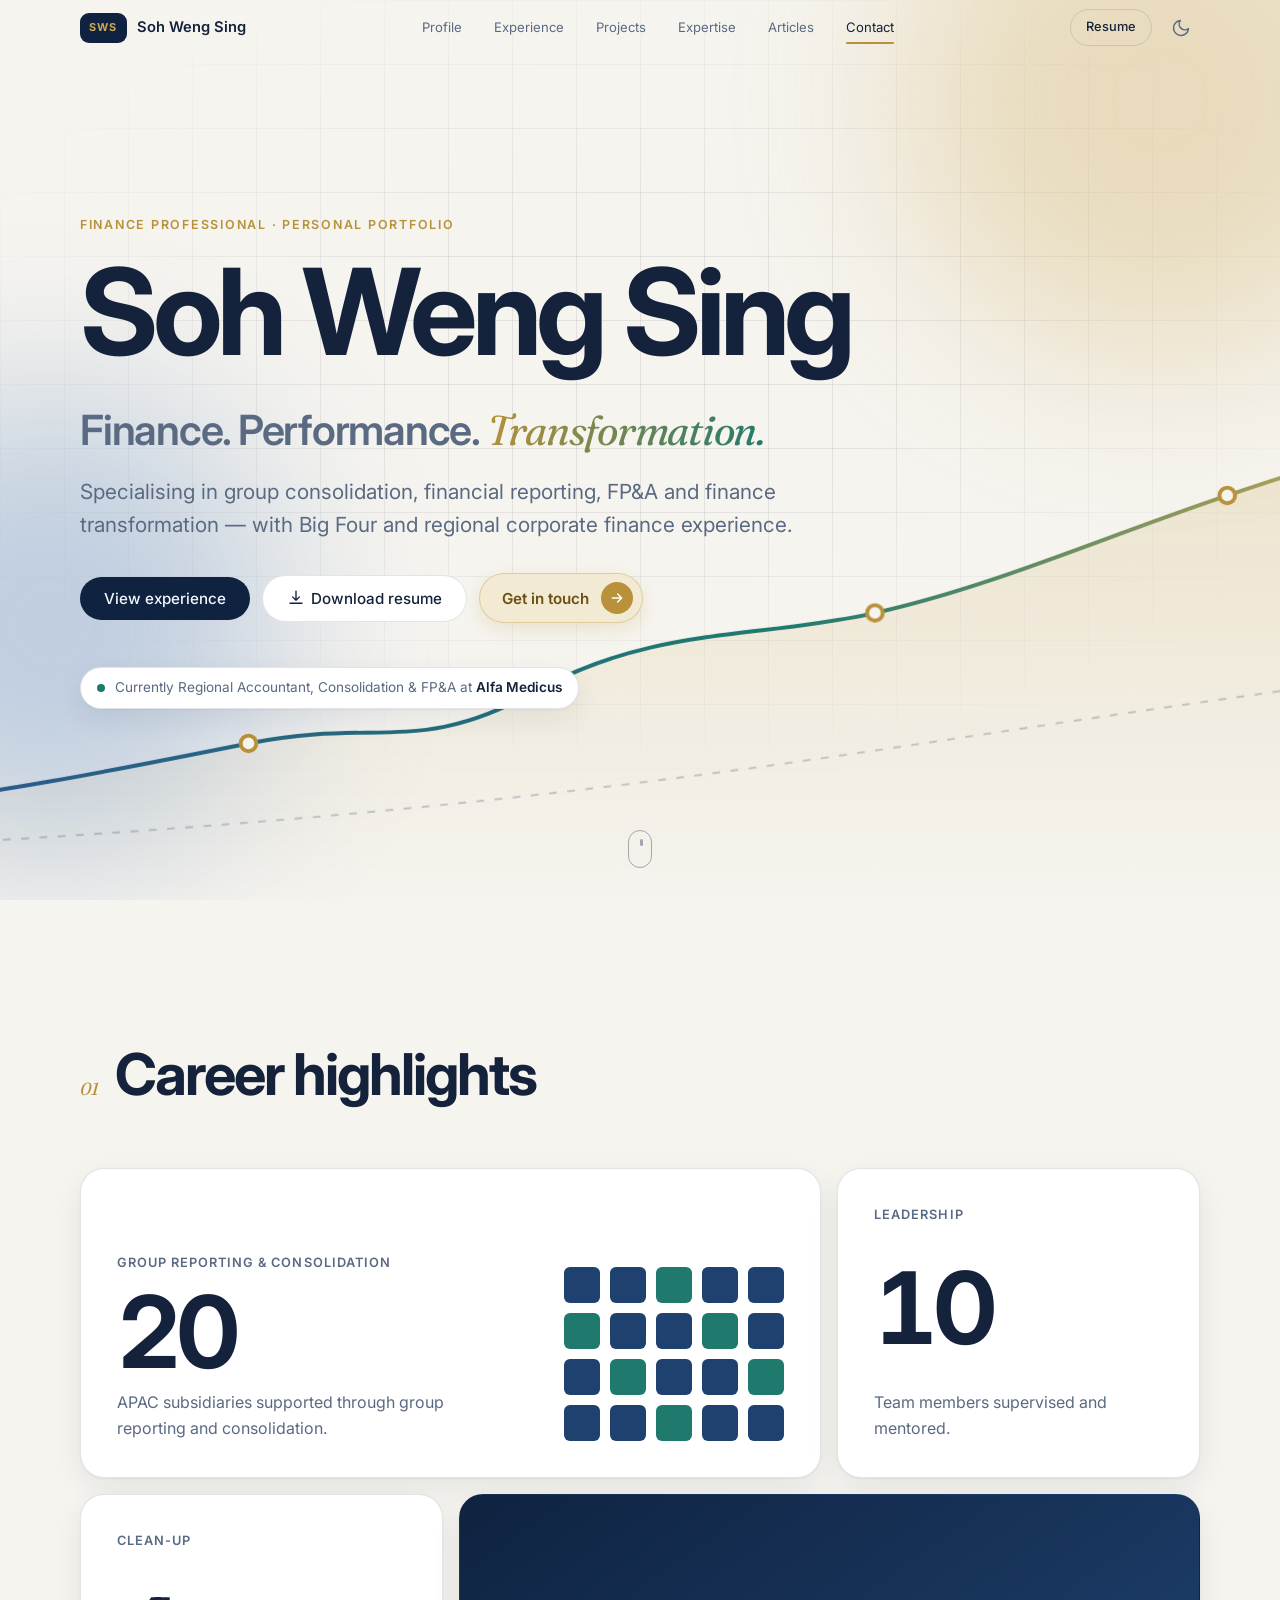
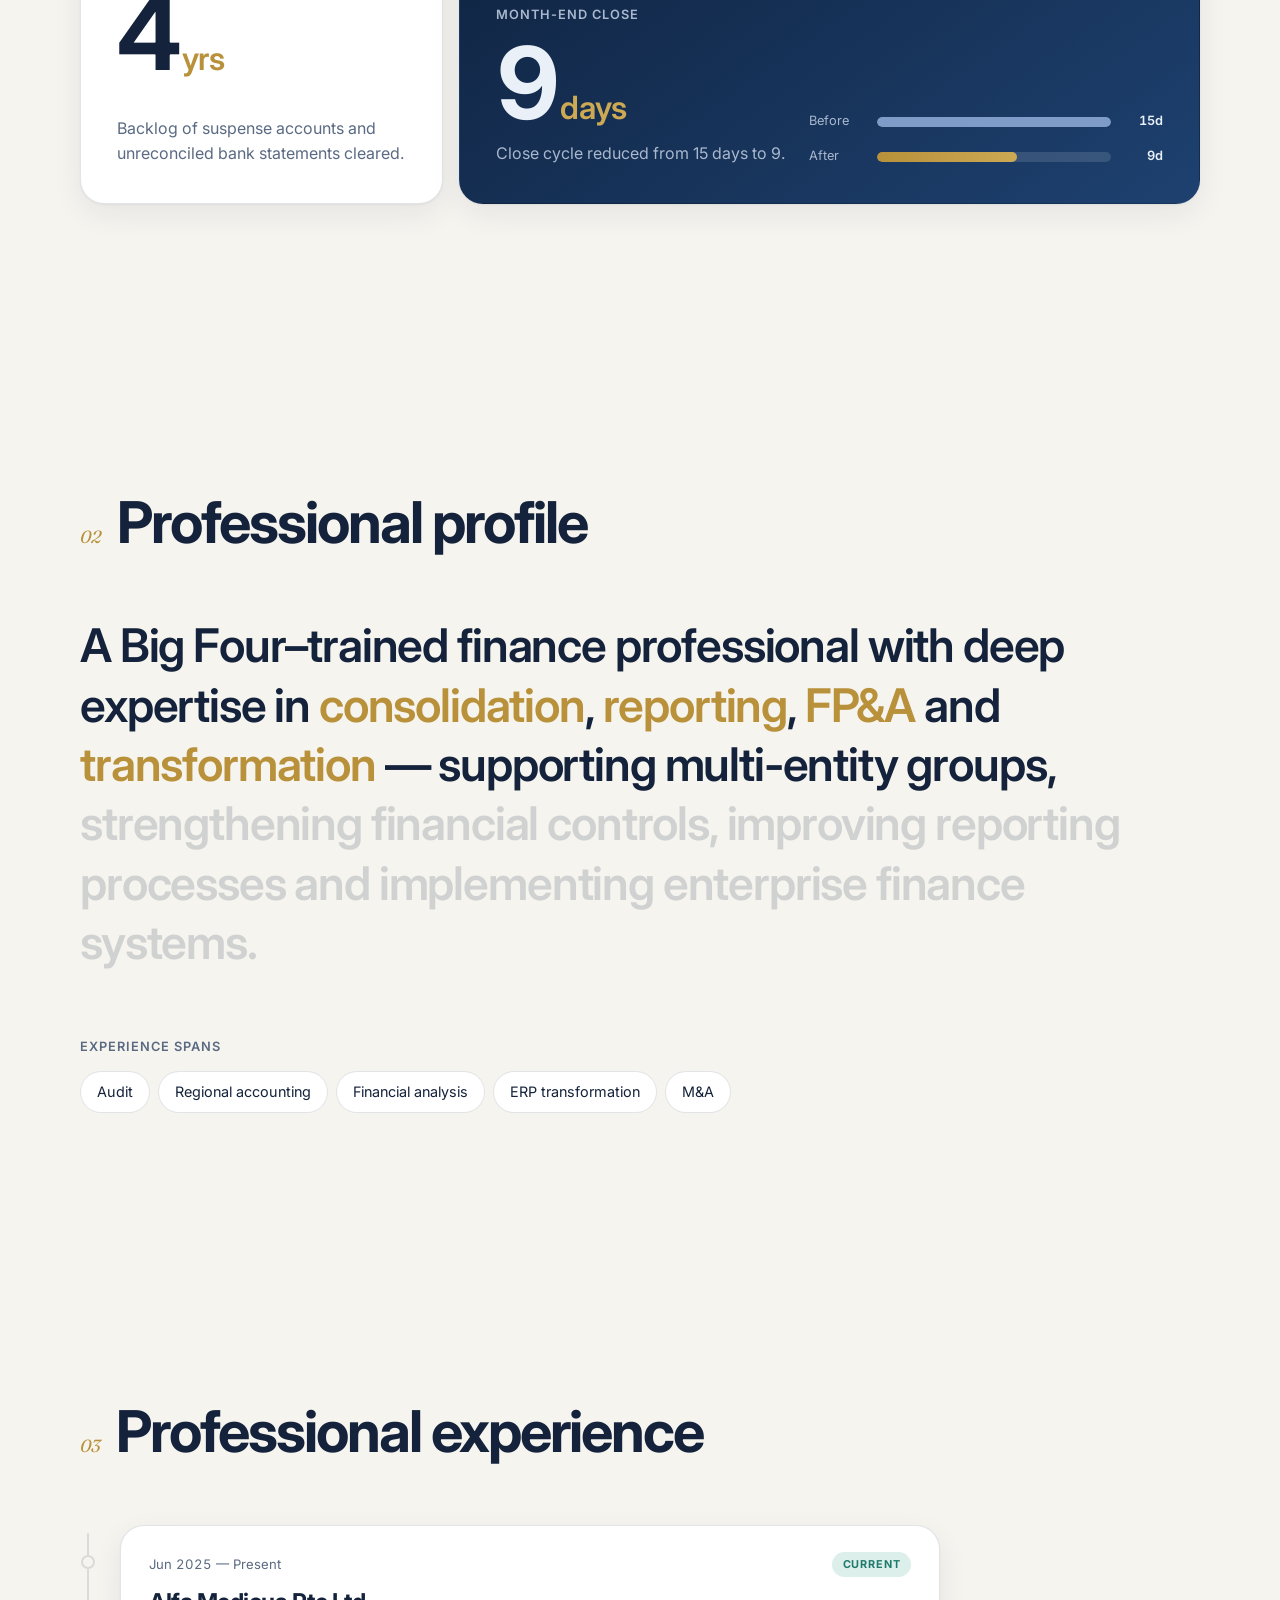
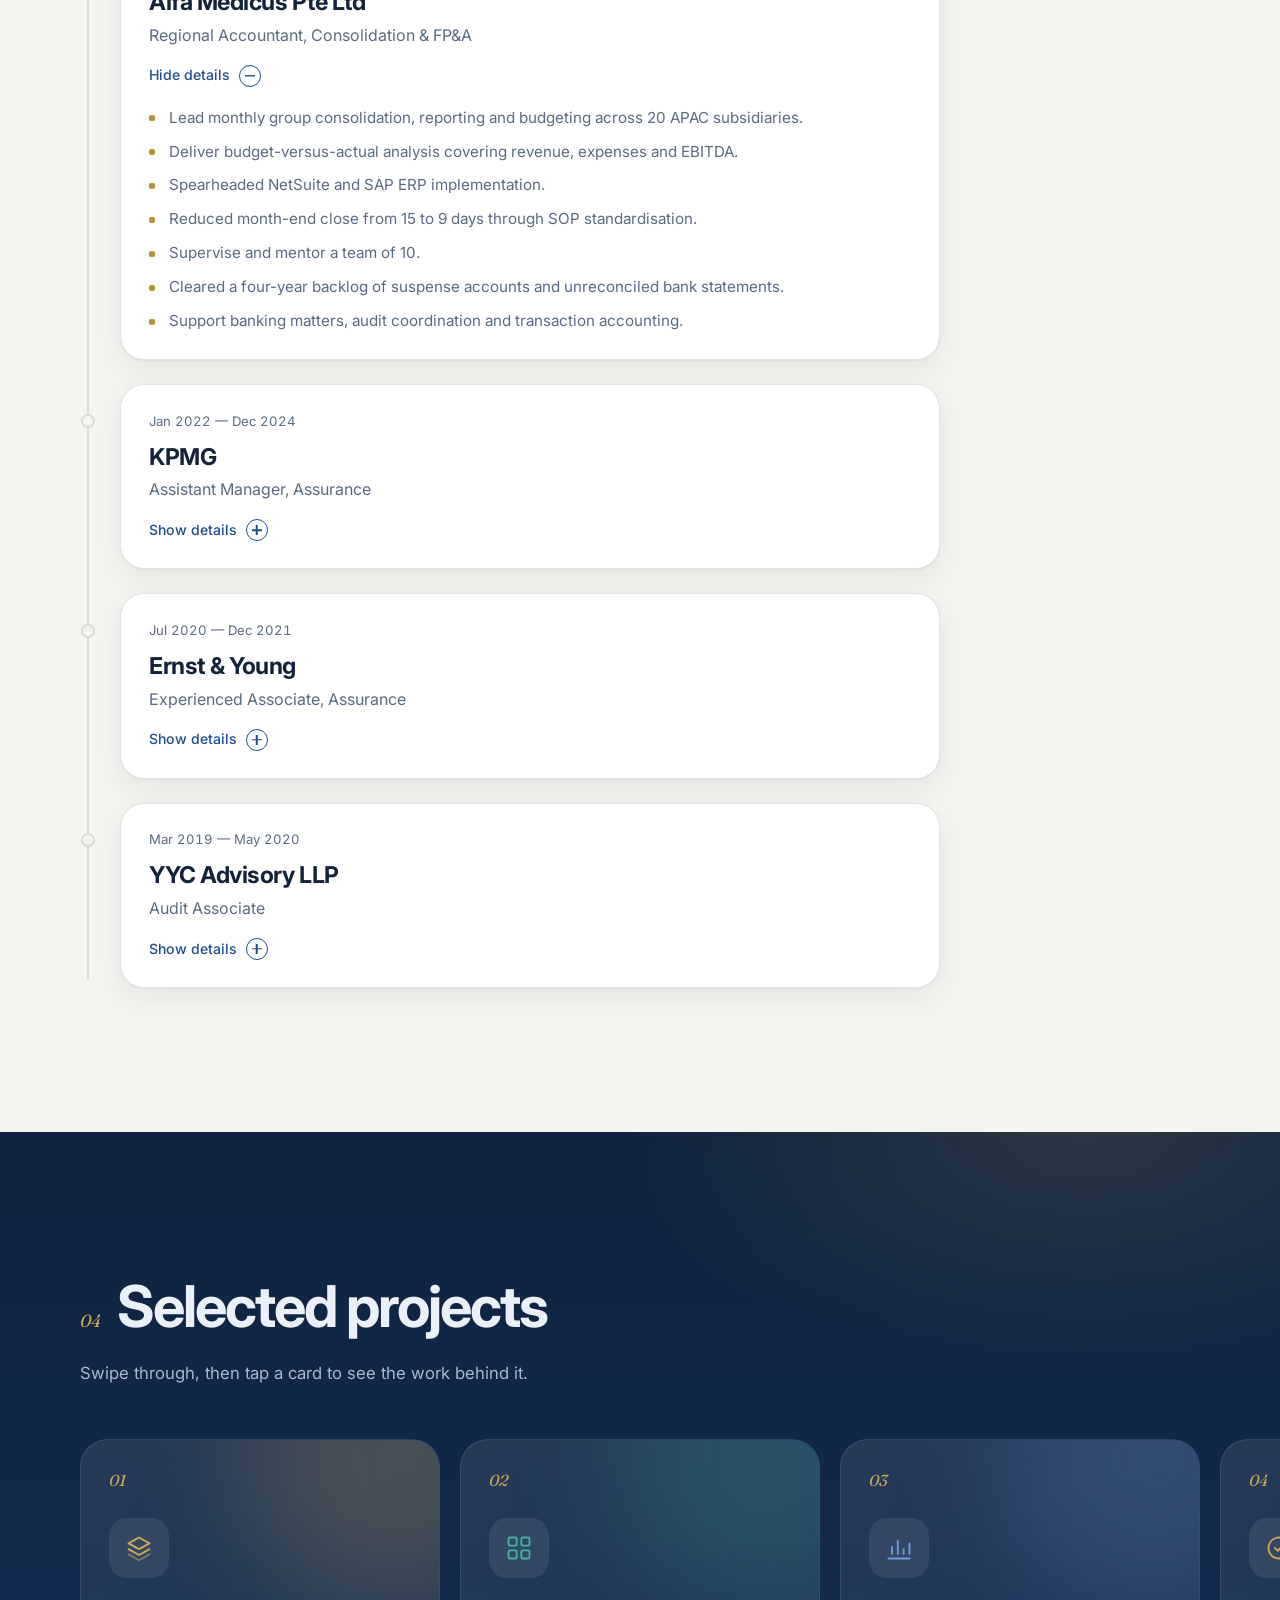
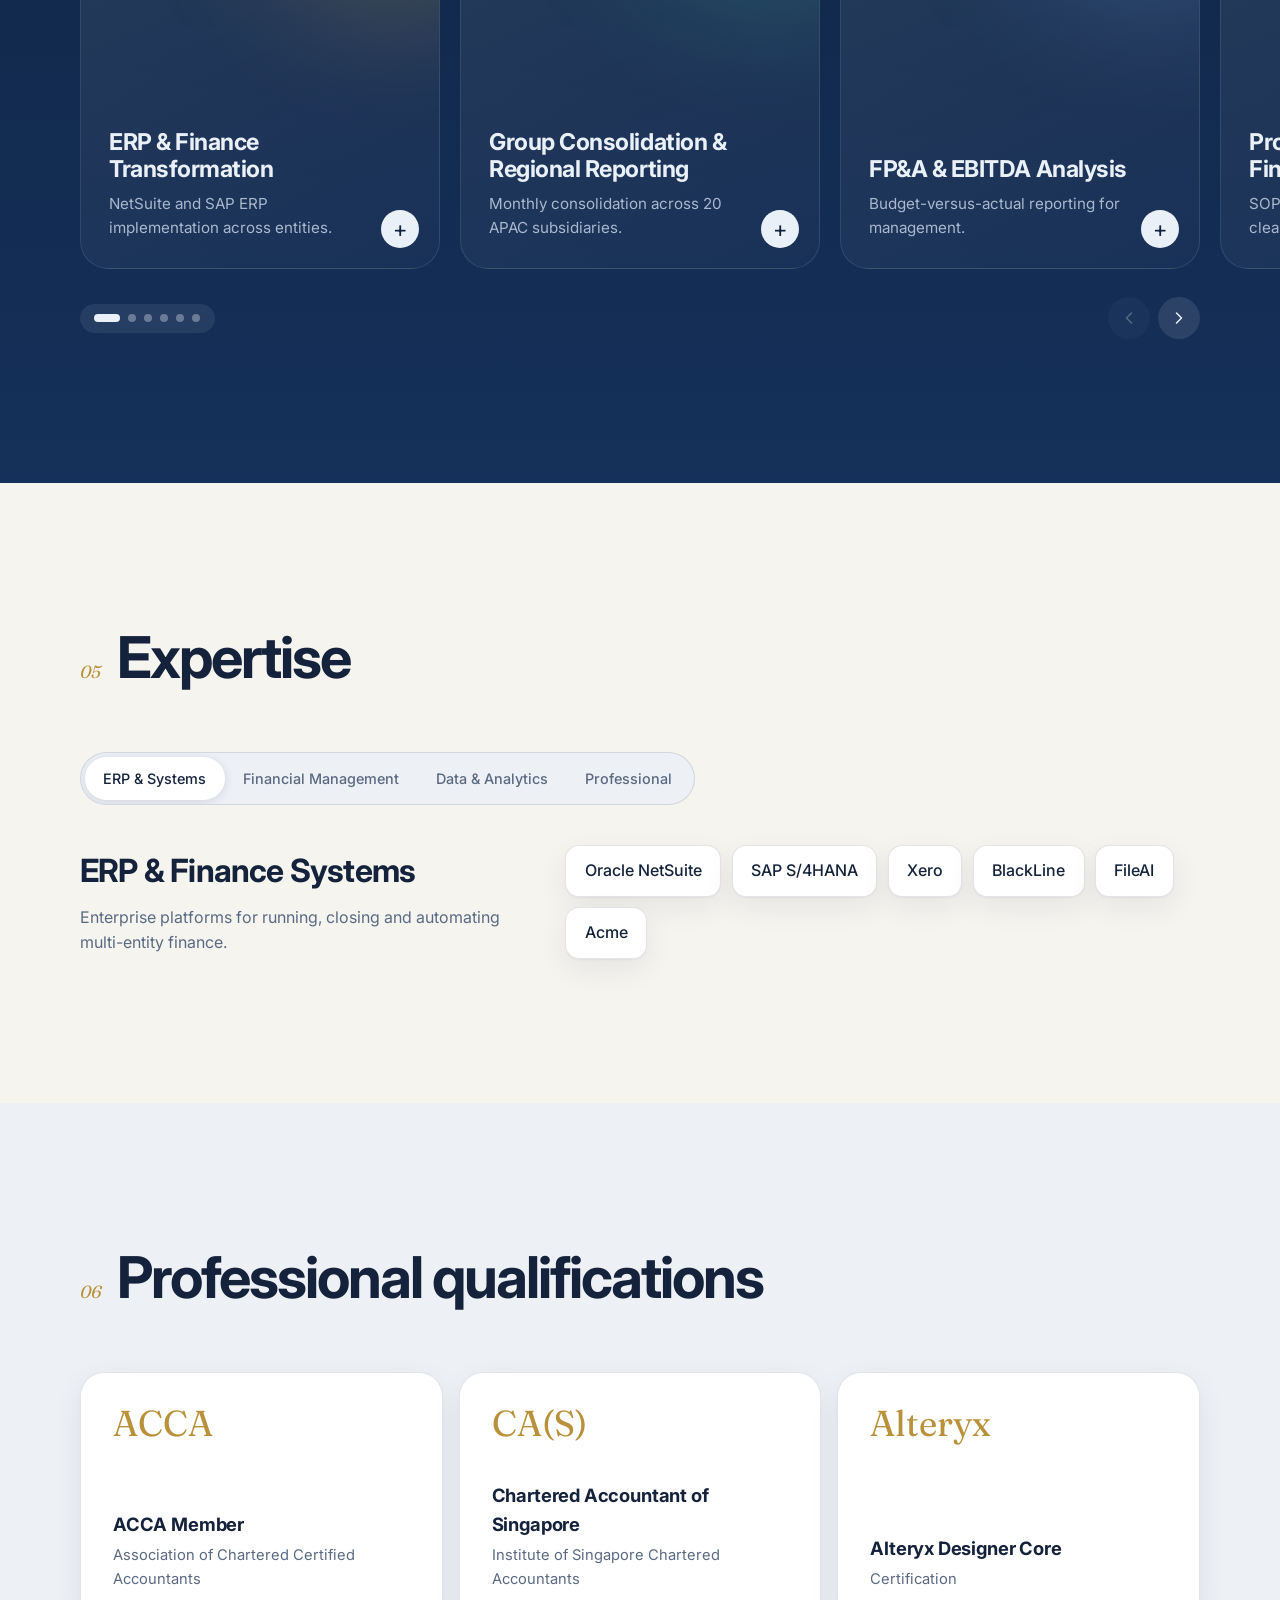
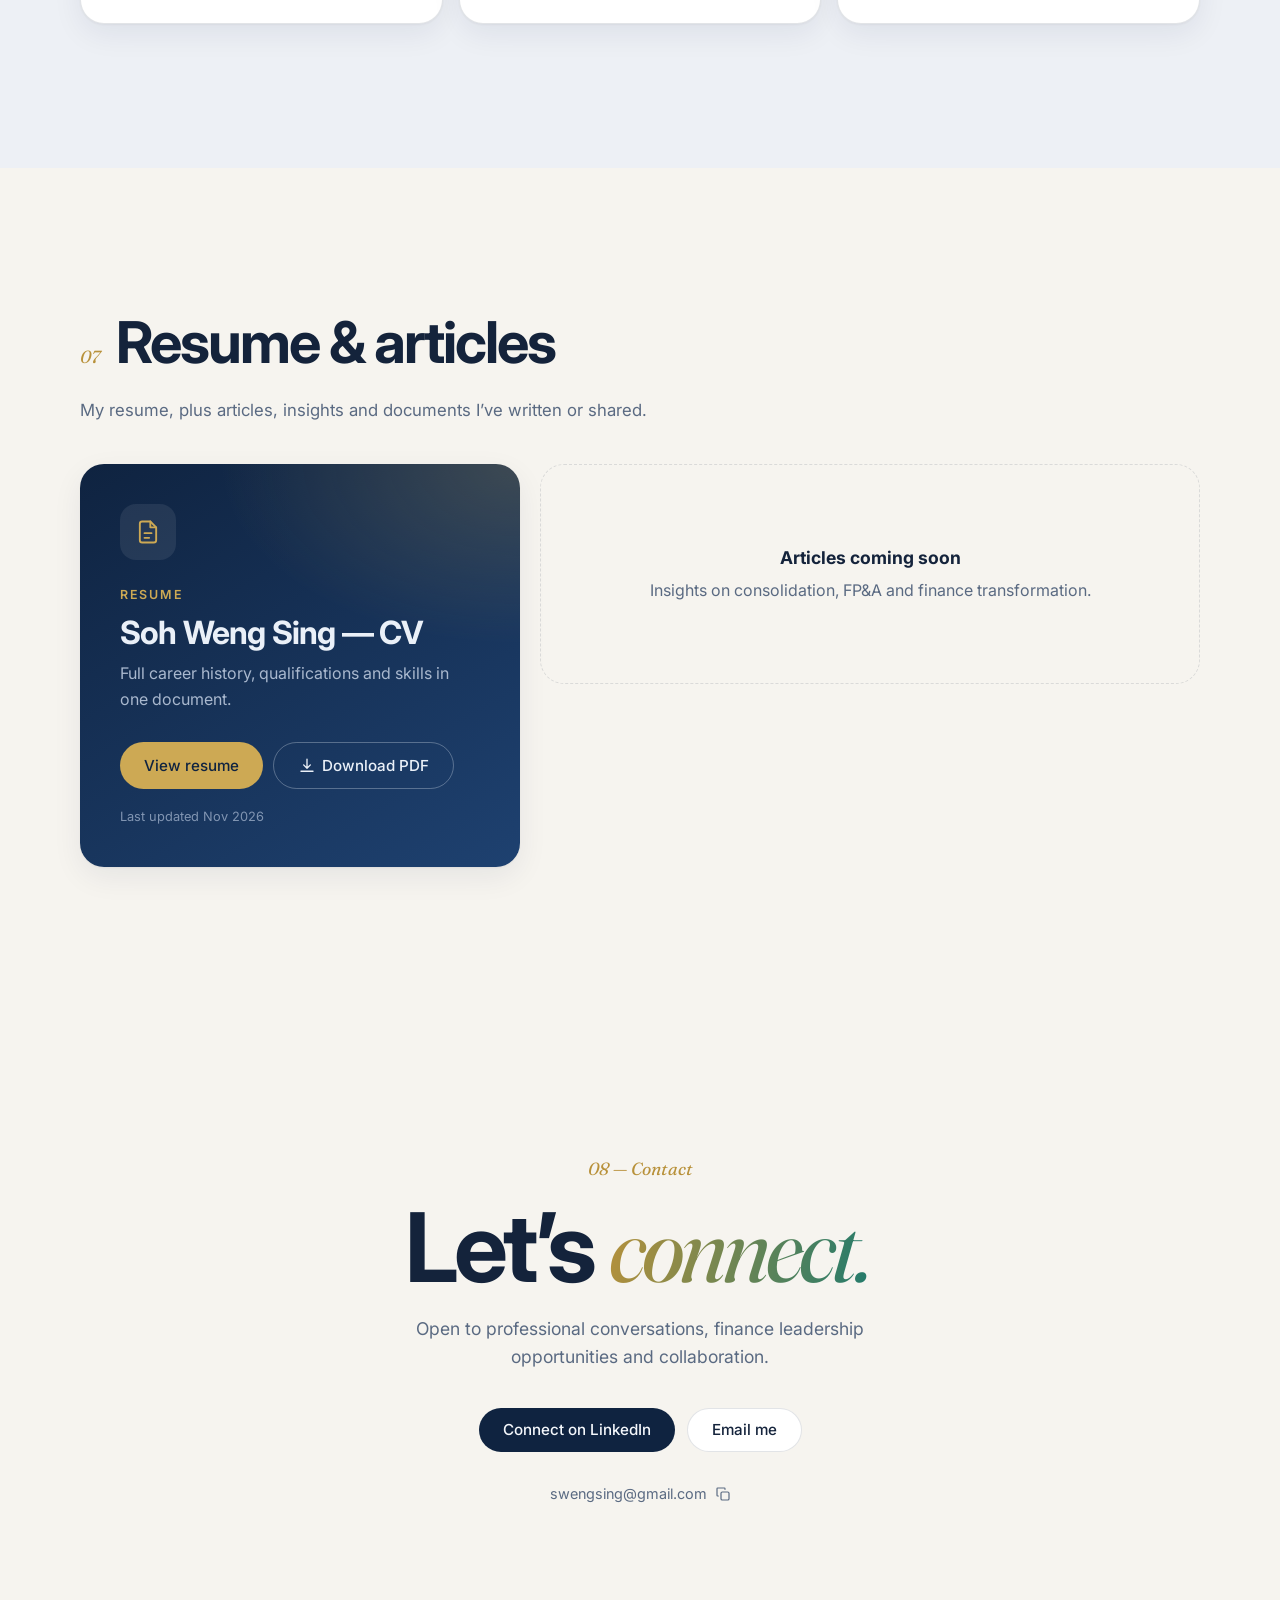
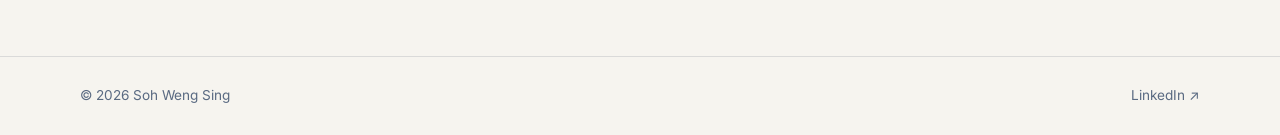
==== index.html @ 488f3e55 "Add files via upload" ====
<!DOCTYPE html>
<html lang="en">
<head>
  <meta charset="UTF-8" />
  <meta name="viewport" content="width=device-width, initial-scale=1, viewport-fit=cover" />
  <title>Soh Weng Sing — Finance Professional</title>
  <meta name="description" content="Soh Weng Sing — Regional Accountant specialising in group consolidation, financial reporting, FP&amp;A and finance transformation." />
  <meta name="theme-color" content="#F6F4EF" />
  <meta property="og:title" content="Soh Weng Sing — Finance Professional" />
  <meta property="og:description" content="Finance. Performance. Transformation." />
  <link rel="icon" href="data:image/svg+xml,<svg xmlns='http://www.w3.org/2000/svg' viewBox='0 0 64 64'><rect width='64' height='64' rx='14' fill='%230F2340'/><text x='50%25' y='58%25' text-anchor='middle' dominant-baseline='middle' font-family='Georgia,serif' font-size='30' fill='%23CDA954'>S</text></svg>" />

  <!-- Fonts -->
  <link rel="preconnect" href="https://fonts.googleapis.com" />
  <link rel="preconnect" href="https://fonts.gstatic.com" crossorigin />
  <link href="https://fonts.googleapis.com/css2?family=Fraunces:ital,opsz,wght@0,9..144,500;1,9..144,400&family=Inter:wght@400;500;600;700&display=swap" rel="stylesheet" />

  <link rel="stylesheet" href="styles.css" />

  <!-- Set theme before paint (prevents a flash of the wrong theme) -->
  <script>
    (function () {
      var d = document.documentElement;
      d.classList.add('js');
      try {
        var t = localStorage.getItem('theme') ||
          (window.matchMedia('(prefers-color-scheme: dark)').matches ? 'dark' : 'light');
        d.setAttribute('data-theme', t);
      } catch (e) { d.setAttribute('data-theme', 'light'); }
    })();
  </script>
  <script src="content.js" defer></script>
  <script src="script.js" defer></script>
</head>

<body>
  <a class="skip-link" href="#main">Skip to content</a>
  <div class="scroll-progress" aria-hidden="true"></div>

  <!-- ============ NAVIGATION ============ -->
  <header class="nav" id="nav">
    <div class="container nav__inner">
      <a href="#top" class="nav__logo" aria-label="Soh Weng Sing — back to top">
        <span class="nav__mark">SWS</span>
        <span class="nav__name">Soh Weng Sing</span>
      </a>

      <nav class="nav__links" aria-label="Primary">
        <a href="#profile">Profile</a>
        <a href="#experience">Experience</a>
        <a href="#projects">Projects</a>
        <a href="#expertise">Expertise</a>
        <a href="#articles">Articles</a>
        <a href="#contact">Contact</a>
      </nav>

      <div class="nav__actions">
        <a class="nav__resume" data-resume-view href="#articles" target="_blank" rel="noopener">Resume</a>
        <button class="icon-btn" id="themeToggle" type="button" aria-label="Switch light / dark theme">
          <svg class="i icon-moon" viewBox="0 0 24 24"><path d="M21 12.8A9 9 0 1 1 11.2 3a7 7 0 0 0 9.8 9.8Z"/></svg>
          <svg class="i icon-sun" viewBox="0 0 24 24"><circle cx="12" cy="12" r="4"/><path d="M12 2v2M12 20v2M4.9 4.9l1.4 1.4M17.7 17.7l1.4 1.4M2 12h2M20 12h2M4.9 19.1l1.4-1.4M17.7 6.3l1.4-1.4"/></svg>
        </button>
        <button class="icon-btn nav__burger" id="burger" type="button" aria-label="Open menu" aria-expanded="false" aria-controls="mobileMenu">
          <span></span><span></span>
        </button>
      </div>
    </div>
  </header>

  <!-- Mobile full-screen menu -->
  <div class="mobile-menu" id="mobileMenu" aria-hidden="true">
    <a href="#profile" style="--i:0">Profile</a>
    <a href="#experience" style="--i:1">Experience</a>
    <a href="#projects" style="--i:2">Projects</a>
    <a href="#expertise" style="--i:3">Expertise</a>
    <a href="#articles" style="--i:4">Articles</a>
    <a href="#contact" style="--i:5">Contact</a>
    <a href="#articles" style="--i:6" data-resume-view target="_blank" rel="noopener">Resume ↗</a>
  </div>

  <main id="main">

    <!-- ============ HERO ============ -->
    <section class="hero" id="top">
      <div class="hero__bg" aria-hidden="true">
        <div class="hero__glow hero__glow--gold"></div>
        <div class="hero__glow hero__glow--blue"></div>
        <div class="hero__grid"></div>
        <svg class="hero__chart" viewBox="0 0 1200 400" preserveAspectRatio="xMidYMax slice">
          <defs>
            <linearGradient id="lineGrad" x1="0" x2="1">
              <stop offset="0" stop-color="#2B5690" />
              <stop offset=".6" stop-color="#1F7A6D" />
              <stop offset="1" stop-color="#CDA954" />
            </linearGradient>
            <linearGradient id="areaGrad" x1="0" y1="0" x2="0" y2="1">
              <stop offset="0" stop-color="#CDA954" stop-opacity=".22" />
              <stop offset="1" stop-color="#CDA954" stop-opacity="0" />
            </linearGradient>
          </defs>
          <path class="chart-bench" d="M0,360 C200,350 400,335 600,310 S900,265 1200,225" />
          <path class="chart-area" d="M0,330 C100,320 200,300 300,280 S430,290 520,240 S690,200 780,180 S960,120 1050,90 S1160,55 1200,45 L1200,400 L0,400 Z" />
          <path class="chart-line" pathLength="1" d="M0,330 C100,320 200,300 300,280 S430,290 520,240 S690,200 780,180 S960,120 1050,90 S1160,55 1200,45" />
          <g class="chart-points">
            <circle cx="300" cy="280" r="6" />
            <circle cx="520" cy="240" r="6" />
            <circle cx="780" cy="180" r="6" />
            <circle cx="1050" cy="90" r="6" />
          </g>
        </svg>
      </div>

      <div class="container hero__content" id="heroContent">
        <p class="eyebrow fade-up" style="--d:.1s">Finance Professional · Personal Portfolio</p>
        <h1 class="hero__title">
          <span class="line"><span>Soh Weng Sing</span></span>
        </h1>
        <p class="hero__tagline fade-up" style="--d:.35s">Finance. Performance. <span class="accent">Transformation.</span></p>
        <p class="hero__sub fade-up" style="--d:.55s">
          Specialising in group consolidation, financial reporting, FP&amp;A and finance transformation —
          with Big Four and regional corporate finance experience.
        </p>
        <div class="hero__cta fade-up" style="--d:.7s">
          <a class="btn btn--primary" href="#experience">View experience</a>
          <a class="btn btn--ghost" data-resume-download href="#articles">
            <svg class="i" viewBox="0 0 24 24"><path d="M12 3v12m0 0-4.5-4.5M12 15l4.5-4.5M4 19h16"/></svg>Download resume
          </a>
          <a class="btn btn--touch" href="#contact">Get in touch <span class="chev" aria-hidden="true"><svg class="i" viewBox="0 0 24 24"><path d="M5 12h14M13 6l6 6-6 6"/></svg></span></a>
        </div>
        <p class="hero__status fade-up" style="--d:.85s">
          <span class="dot" aria-hidden="true"></span>
          <span>Currently Regional Accountant, Consolidation &amp; FP&amp;A at <strong>Alfa&nbsp;Medicus</strong></span>
        </p>
      </div>

      <a href="#highlights" class="scroll-cue" aria-label="Scroll to career highlights"><span></span></a>
    </section>

    <!-- ============ 01 HIGHLIGHTS ============ -->
    <section class="section" id="highlights">
      <div class="container">
        <header class="section-head reveal">
          <span class="section-num">01</span>
          <h2>Career highlights</h2>
        </header>

        <div class="bento">
          <article class="tile tile--wide reveal">
            <div>
              <p class="tile__label">Group reporting &amp; consolidation</p>
              <p class="tile__stat"><span class="count" data-to="20">0</span></p>
              <p class="tile__text">APAC subsidiaries supported through group reporting and consolidation.</p>
            </div>
            <div class="entity-grid" data-dots="20" aria-hidden="true"></div>
          </article>

          <article class="tile tile--narrow reveal" style="--d:.1s">
            <p class="tile__label">Leadership</p>
            <p class="tile__stat"><span class="count" data-to="10">0</span></p>
            <p class="tile__text">Team members supervised and mentored.</p>
          </article>

          <article class="tile tile--narrow reveal">
            <p class="tile__label">Clean-up</p>
            <p class="tile__stat"><span class="count" data-to="4">0</span><span class="tile__unit">yrs</span></p>
            <p class="tile__text">Backlog of suspense accounts and unreconciled bank statements cleared.</p>
          </article>

          <article class="tile tile--wide tile--navy reveal" style="--d:.1s">
            <div>
              <p class="tile__label">Month-end close</p>
              <p class="tile__stat"><span class="count" data-from="15" data-to="9" data-duration="2000">15</span><span class="tile__unit">days</span></p>
              <p class="tile__text">Close cycle reduced from 15 days to 9.</p>
            </div>
            <div class="bars" aria-hidden="true">
              <div class="bar"><span class="bar__label">Before</span><span class="bar__track"><span class="bar__fill" style="--w:100%"></span></span><span class="bar__val">15d</span></div>
              <div class="bar"><span class="bar__label">After</span><span class="bar__track"><span class="bar__fill bar__fill--gold" style="--w:60%"></span></span><span class="bar__val">9d</span></div>
            </div>
          </article>
        </div>
      </div>
    </section>

    <!-- ============ 02 PROFILE ============ -->
    <section class="section section--profile" id="profile">
      <div class="container">
        <header class="section-head reveal">
          <span class="section-num">02</span>
          <h2>Professional profile</h2>
        </header>

        <p class="scrub-text" data-scrub>
          A Big Four–trained finance professional with deep expertise in
          <em>consolidation</em>, <em>reporting</em>, <em>FP&amp;A</em> and <em>transformation</em> —
          supporting multi-entity groups, strengthening financial controls, improving reporting
          processes and implementing enterprise finance systems.
        </p>

        <div class="profile-meta reveal">
          <p class="profile-meta__label">Experience spans</p>
          <ul class="pill-list">
            <li>Audit</li>
            <li>Regional accounting</li>
            <li>Financial analysis</li>
            <li>ERP transformation</li>
            <li>M&amp;A</li>
          </ul>
        </div>
      </div>
    </section>

    <!-- ============ 03 EXPERIENCE ============ -->
    <section class="section" id="experience">
      <div class="container">
        <header class="section-head reveal">
          <span class="section-num">03</span>
          <h2>Professional experience</h2>
        </header>

        <div class="timeline">
          <div class="timeline__rail" aria-hidden="true"><div class="timeline__fill"></div></div>

          <article class="job is-open">
            <span class="job__marker" aria-hidden="true"></span>
            <div class="job__card reveal">
              <div class="job__top">
                <span class="job__date">Jun 2025 — Present</span>
                <span class="badge">Current</span>
              </div>
              <h3 class="job__company">Alfa Medicus Pte Ltd</h3>
              <p class="job__role">Regional Accountant, Consolidation &amp; FP&amp;A</p>
              <button class="job__toggle" type="button" aria-expanded="true" aria-controls="job-1">
                <span class="job__toggle-label">Hide details</span><span class="plus" aria-hidden="true"></span>
              </button>
              <div class="job__details" id="job-1">
                <div>
                  <ul>
                    <li>Lead monthly group consolidation, reporting and budgeting across 20 APAC subsidiaries.</li>
                    <li>Deliver budget-versus-actual analysis covering revenue, expenses and EBITDA.</li>
                    <li>Spearheaded NetSuite and SAP ERP implementation.</li>
                    <li>Reduced month-end close from 15 to 9 days through SOP standardisation.</li>
                    <li>Supervise and mentor a team of 10.</li>
                    <li>Cleared a four-year backlog of suspense accounts and unreconciled bank statements.</li>
                    <li>Support banking matters, audit coordination and transaction accounting.</li>
                  </ul>
                </div>
              </div>
            </div>
          </article>

          <article class="job">
            <span class="job__marker" aria-hidden="true"></span>
            <div class="job__card reveal">
              <div class="job__top"><span class="job__date">Jan 2022 — Dec 2024</span></div>
              <h3 class="job__company">KPMG</h3>
              <p class="job__role">Assistant Manager, Assurance</p>
              <button class="job__toggle" type="button" aria-expanded="false" aria-controls="job-2">
                <span class="job__toggle-label">Show details</span><span class="plus" aria-hidden="true"></span>
              </button>
              <div class="job__details" id="job-2">
                <div>
                  <ul>
                    <li>Led external audits for listed and multinational groups across APAC.</li>
                    <li>Managed and coached audit teams.</li>
                    <li>Performed SOX testing across R2R, P2P and O2C cycles.</li>
                    <li>Financial analysis, impairment assessments and M&amp;A due diligence.</li>
                    <li>Built an Alteryx fixed-asset depreciation tool, cutting testing from three days to one.</li>
                  </ul>
                </div>
              </div>
            </div>
          </article>

          <article class="job">
            <span class="job__marker" aria-hidden="true"></span>
            <div class="job__card reveal">
              <div class="job__top"><span class="job__date">Jul 2020 — Dec 2021</span></div>
              <h3 class="job__company">Ernst &amp; Young</h3>
              <p class="job__role">Experienced Associate, Assurance</p>
              <button class="job__toggle" type="button" aria-expanded="false" aria-controls="job-3">
                <span class="job__toggle-label">Show details</span><span class="plus" aria-hidden="true"></span>
              </button>
              <div class="job__details" id="job-3">
                <div>
                  <ul>
                    <li>Executed external audits across multiple industries.</li>
                  </ul>
                  <ul class="tag-row">
                    <li>Semiconductor</li><li>Industrial technology</li><li>Telecommunications</li><li>Property</li>
                  </ul>
                </div>
              </div>
            </div>
          </article>

          <article class="job">
            <span class="job__marker" aria-hidden="true"></span>
            <div class="job__card reveal">
              <div class="job__top"><span class="job__date">Mar 2019 — May 2020</span></div>
              <h3 class="job__company">YYC Advisory LLP</h3>
              <p class="job__role">Audit Associate</p>
              <button class="job__toggle" type="button" aria-expanded="false" aria-controls="job-4">
                <span class="job__toggle-label">Show details</span><span class="plus" aria-hidden="true"></span>
              </button>
              <div class="job__details" id="job-4">
                <div>
                  <ul>
                    <li>Performed audits for SME clients under MFRS and MPERS frameworks.</li>
                  </ul>
                </div>
              </div>
            </div>
          </article>
        </div>
      </div>
    </section>

    <!-- ============ 04 PROJECTS (Apple-style gallery) ============ -->
    <section class="section section--navy" id="projects">
      <div class="container">
        <header class="section-head reveal">
          <span class="section-num">04</span>
          <h2>Selected projects</h2>
        </header>
        <p class="section-lede reveal">Swipe through, then tap a card to see the work behind it.</p>
      </div>

      <div class="carousel reveal">
        <div class="carousel__track" id="projectTrack">
          <button class="project-card" type="button" style="--glow:#CDA954" aria-haspopup="dialog">
            <span class="project-card__num">01</span>
            <span class="project-card__icon"><svg class="i" viewBox="0 0 24 24"><path d="M12 3 3 8l9 5 9-5-9-5Z"/><path d="m3 13 9 5 9-5"/><path d="m3 17.5 9 5 9-5" opacity=".5"/></svg></span>
            <span class="project-card__body">
              <span class="project-card__title">ERP &amp; Finance Transformation</span>
              <span class="project-card__text">NetSuite and SAP ERP implementation across entities.</span>
            </span>
            <span class="project-card__plus" aria-hidden="true">+</span>
          </button>

          <button class="project-card" type="button" style="--glow:#3FB3A0" aria-haspopup="dialog">
            <span class="project-card__num">02</span>
            <span class="project-card__icon"><svg class="i" viewBox="0 0 24 24"><rect x="3" y="3" width="7" height="7" rx="1.5"/><rect x="14" y="3" width="7" height="7" rx="1.5"/><rect x="3" y="14" width="7" height="7" rx="1.5"/><rect x="14" y="14" width="7" height="7" rx="1.5"/></svg></span>
            <span class="project-card__body">
              <span class="project-card__title">Group Consolidation &amp; Regional Reporting</span>
              <span class="project-card__text">Monthly consolidation across 20 APAC subsidiaries.</span>
            </span>
            <span class="project-card__plus" aria-hidden="true">+</span>
          </button>

          <button class="project-card" type="button" style="--glow:#6F9BD8" aria-haspopup="dialog">
            <span class="project-card__num">03</span>
            <span class="project-card__icon"><svg class="i" viewBox="0 0 24 24"><path d="M3 21h18"/><path d="M6 17V11M11 17V6M16 17v-4M21 17V8"/></svg></span>
            <span class="project-card__body">
              <span class="project-card__title">FP&amp;A &amp; EBITDA Analysis</span>
              <span class="project-card__text">Budget-versus-actual reporting for management.</span>
            </span>
            <span class="project-card__plus" aria-hidden="true">+</span>
          </button>

          <button class="project-card" type="button" style="--glow:#CDA954" aria-haspopup="dialog">
            <span class="project-card__num">04</span>
            <span class="project-card__icon"><svg class="i" viewBox="0 0 24 24"><path d="M21 12a9 9 0 1 1-3-6.7L21 8"/><path d="M21 3v5h-5"/><path d="m8.5 12 2.5 2.5 4.5-5"/></svg></span>
            <span class="project-card__body">
              <span class="project-card__title">Process Improvement &amp; Financial Controls</span>
              <span class="project-card__text">SOP standardisation and backlog clearance.</span>
            </span>
            <span class="project-card__plus" aria-hidden="true">+</span>
          </button>

          <button class="project-card" type="button" style="--glow:#3FB3A0" aria-haspopup="dialog">
            <span class="project-card__num">05</span>
            <span class="project-card__icon"><svg class="i" viewBox="0 0 24 24"><circle cx="6" cy="5" r="2.5"/><circle cx="18" cy="5" r="2.5"/><path d="M6 7.5V9a6 6 0 0 0 12 0V7.5M12 15v6"/></svg></span>
            <span class="project-card__body">
              <span class="project-card__title">M&amp;A &amp; Corporate Transactions</span>
              <span class="project-card__text">Due diligence, entity amalgamation and PPA exposure.</span>
            </span>
            <span class="project-card__plus" aria-hidden="true">+</span>
          </button>

          <button class="project-card" type="button" style="--glow:#6F9BD8" aria-haspopup="dialog">
            <span class="project-card__num">06</span>
            <span class="project-card__icon"><svg class="i" viewBox="0 0 24 24"><ellipse cx="12" cy="5" rx="8" ry="3"/><path d="M4 5v14c0 1.7 3.6 3 8 3s8-1.3 8-3V5"/><path d="M4 12c0 1.7 3.6 3 8 3s8-1.3 8-3"/></svg></span>
            <span class="project-card__body">
              <span class="project-card__title">Data Analytics &amp; Automation</span>
              <span class="project-card__text">Alteryx and Excel VBA tools for finance and audit work.</span>
            </span>
            <span class="project-card__plus" aria-hidden="true">+</span>
          </button>
        </div>

        <div class="container carousel__controls">
          <div class="carousel__dots" id="carouselDots"></div>
          <div class="carousel__arrows">
            <button type="button" id="carouselPrev" aria-label="Previous project"><svg class="i" viewBox="0 0 24 24"><path d="m15 18-6-6 6-6"/></svg></button>
            <button type="button" id="carouselNext" aria-label="Next project"><svg class="i" viewBox="0 0 24 24"><path d="m9 18 6-6-6-6"/></svg></button>
          </div>
        </div>
      </div>
    </section>

    <!-- ============ 05 EXPERTISE (segmented control) ============ -->
    <section class="section" id="expertise">
      <div class="container">
        <header class="section-head reveal">
          <span class="section-num">05</span>
          <h2>Expertise</h2>
        </header>

        <div class="segmented reveal" role="tablist" aria-label="Expertise categories">
          <span class="segmented__pill" aria-hidden="true"></span>
          <button type="button" role="tab" id="tab-erp" aria-controls="panel-erp" aria-selected="true">ERP &amp; Systems</button>
          <button type="button" role="tab" id="tab-fin" aria-controls="panel-fin" aria-selected="false" tabindex="-1">Financial Management</button>
          <button type="button" role="tab" id="tab-data" aria-controls="panel-data" aria-selected="false" tabindex="-1">Data &amp; Analytics</button>
          <button type="button" role="tab" id="tab-pro" aria-controls="panel-pro" aria-selected="false" tabindex="-1">Professional</button>
        </div>

        <div class="tab-panels">
          <div class="tab-panel is-active" id="panel-erp" role="tabpanel" aria-labelledby="tab-erp">
            <div class="tab-panel__intro">
              <h3>ERP &amp; Finance Systems</h3>
              <p>Enterprise platforms for running, closing and automating multi-entity finance.</p>
            </div>
            <ul class="chips">
              <li class="chip">Oracle NetSuite</li><li class="chip">SAP S/4HANA</li><li class="chip">Xero</li>
              <li class="chip">BlackLine</li><li class="chip">FileAI</li><li class="chip">Acme</li>
            </ul>
          </div>

          <div class="tab-panel" id="panel-fin" role="tabpanel" aria-labelledby="tab-fin">
            <div class="tab-panel__intro">
              <h3>Financial Management</h3>
              <p>The core disciplines behind accurate group numbers and sound decisions.</p>
            </div>
            <ul class="chips">
              <li class="chip">Consolidation</li><li class="chip">Financial reporting</li><li class="chip">FP&amp;A</li>
              <li class="chip">Budgeting</li><li class="chip">EBITDA analysis</li><li class="chip">Financial controls</li>
              <li class="chip">M&amp;A accounting</li>
            </ul>
          </div>

          <div class="tab-panel" id="panel-data" role="tabpanel" aria-labelledby="tab-data">
            <div class="tab-panel__intro">
              <h3>Data &amp; Analytics</h3>
              <p>Tools for turning finance data into insight — and removing manual work.</p>
            </div>
            <ul class="chips">
              <li class="chip">Power BI</li><li class="chip">Tableau</li><li class="chip">Alteryx Designer Core</li>
              <li class="chip">Excel VBA</li><li class="chip">Power Query</li>
            </ul>
          </div>

          <div class="tab-panel" id="panel-pro" role="tabpanel" aria-labelledby="tab-pro">
            <div class="tab-panel__intro">
              <h3>Professional Experience</h3>
              <p>Assurance foundations paired with hands-on regional finance operations.</p>
            </div>
            <ul class="chips">
              <li class="chip">External audit</li><li class="chip">SOX</li><li class="chip">Financial statement analysis</li>
              <li class="chip">Process improvement</li><li class="chip">Regional finance operations</li>
            </ul>
          </div>
        </div>
      </div>
    </section>

    <!-- ============ 06 QUALIFICATIONS ============ -->
    <section class="section section--tint" id="qualifications">
      <div class="container">
        <header class="section-head reveal">
          <span class="section-num">06</span>
          <h2>Professional qualifications</h2>
        </header>

        <div class="quals reveal">
          <article class="qual">
            <span class="qual__badge">ACCA</span>
            <div>
              <h3>ACCA Member</h3>
              <p>Association of Chartered Certified Accountants</p>
            </div>
          </article>
          <article class="qual">
            <span class="qual__badge">CA(S)</span>
            <div>
              <h3>Chartered Accountant of Singapore</h3>
              <p>Institute of Singapore Chartered Accountants</p>
            </div>
          </article>
          <article class="qual">
            <span class="qual__badge">Alteryx</span>
            <div>
              <h3>Alteryx Designer Core</h3>
              <p>Certification</p>
            </div>
          </article>
        </div>
      </div>
    </section>

    <!-- ============ 07 RESUME, ARTICLES & DOCUMENTS ============ -->
    <!-- The resume link and article list come from content.js — edit that file, not this one. -->
    <section class="section" id="articles">
      <div class="container">
        <header class="section-head reveal">
          <span class="section-num">07</span>
          <h2>Resume &amp; articles</h2>
        </header>
        <p class="section-lede reveal">My resume, plus articles, insights and documents I’ve written or shared.</p>

        <div class="docs-grid">
          <article class="resume-card reveal" id="resumeCard">
            <span class="resume-card__icon" aria-hidden="true">
              <svg class="i" viewBox="0 0 24 24"><path d="M14 3H7a2 2 0 0 0-2 2v14a2 2 0 0 0 2 2h10a2 2 0 0 0 2-2V8l-5-5Z"/><path d="M14 3v5h5M9 13h6M9 17h4"/></svg>
            </span>
            <p class="eyebrow">Resume</p>
            <h3>Soh Weng Sing — CV</h3>
            <p class="resume-card__text">Full career history, qualifications and skills in one document.</p>
            <div class="resume-card__actions">
              <a class="btn btn--gold" data-resume-view href="#" target="_blank" rel="noopener">View resume</a>
              <a class="btn btn--outline-light" data-resume-download href="#">
                <svg class="i" viewBox="0 0 24 24"><path d="M12 3v12m0 0-4.5-4.5M12 15l4.5-4.5M4 19h16"/></svg>Download PDF
              </a>
            </div>
            <p class="resume-card__updated" data-resume-updated></p>
          </article>

          <div class="article-list reveal" id="articleList" style="--d:.1s"></div>
        </div>
      </div>
    </section>

    <!-- ============ 08 CONTACT ============ -->
    <section class="section section--contact" id="contact">
      <div class="container">
        <span class="section-num reveal">08 — Contact</span>
        <h2 class="contact__title reveal">Let’s <span class="accent">connect.</span></h2>
        <p class="contact__text reveal">Open to professional conversations, finance leadership opportunities and collaboration.</p>
        <div class="contact__actions reveal">
          <a class="btn btn--primary" href="https://www.linkedin.com/in/wengsingsoh/" target="_blank" rel="noopener">
            Connect on LinkedIn
          </a>
          <a class="btn btn--ghost" href="mailto:swengsing@gmail.com">Email me</a>
        </div>
        <button class="copy-email reveal" id="copyEmail" type="button" data-email="swengsing@gmail.com" aria-label="Copy email address">
          swengsing@gmail.com
          <svg class="i" viewBox="0 0 24 24"><rect x="9" y="9" width="12" height="12" rx="2"/><path d="M5 15H4a1 1 0 0 1-1-1V4a1 1 0 0 1 1-1h10a1 1 0 0 1 1 1v1"/></svg>
        </button>
      </div>
    </section>
  </main>

  <!-- ============ FOOTER ============ -->
  <footer class="footer">
    <div class="container footer__inner">
      <p>© <span id="year">2026</span> Soh Weng Sing</p>
      <a href="https://www.linkedin.com/in/wengsingsoh/" target="_blank" rel="noopener">LinkedIn ↗</a>
    </div>
  </footer>

  <!-- Project detail modal -->
  <dialog class="modal" id="projectModal" aria-labelledby="modalTitle">
    <div class="modal__inner">
      <button class="modal__close" id="modalClose" type="button" aria-label="Close">
        <svg class="i" viewBox="0 0 24 24"><path d="M18 6 6 18M6 6l12 12"/></svg>
      </button>
      <p class="modal__tag" id="modalTag"></p>
      <h3 class="modal__title" id="modalTitle"></h3>
      <div class="modal__metric" id="modalMetric"></div>
      <p class="modal__summary" id="modalSummary"></p>
      <ul class="modal__points" id="modalPoints"></ul>
      <ul class="tag-row" id="modalTags"></ul>
    </div>
  </dialog>

  <div class="toast" id="toast" role="status" aria-live="polite"></div>

  <button class="to-top" id="toTop" type="button" aria-label="Back to top">
    <svg class="i" viewBox="0 0 24 24"><path d="m18 15-6-6-6 6"/></svg>
  </button>
</body>
</html>
---- styles.css ----
/* =========================================================
   Soh Weng Sing — Portfolio
   Palette: deep navy · ivory · brass gold · ledger teal
   ========================================================= */

:root {
  /* Brand */
  --navy-900: #0F2340;
  --navy-800: #15305A;
  --navy-700: #1E4170;
  --navy-600: #2B5690;
  --gold-500: #B8913A;
  --gold-400: #CDA954;
  --gold-100: #F3EAD3;
  --teal-600: #1F7A6D;
  --teal-100: #DCEFEA;

  /* Light theme (default) */
  --bg: #F6F4EF;
  --surface: #FFFFFF;
  --surface-2: #EDF0F5;
  --text: #14233B;
  --text-muted: #5A6A82;
  --line: rgba(20, 35, 59, .12);
  --accent: var(--gold-500);
  --accent-2: var(--teal-600);
  --link: #1E4F8F;
  --nav-bg: rgba(246, 244, 239, .72);
  --day: var(--navy-700);
  --shadow: 0 1px 2px rgba(15, 35, 64, .05), 0 10px 30px rgba(15, 35, 64, .07);

  /* Type & layout */
  --font-sans: "Inter", -apple-system, BlinkMacSystemFont, "SF Pro Text", "Segoe UI", Roboto, sans-serif;
  --font-serif: "Fraunces", Georgia, "Times New Roman", serif;
  --radius: 24px;
  --container: 1120px;
  --nav-h: 56px;
  --ease: cubic-bezier(.22, 1, .36, 1);
}

[data-theme="dark"] {
  --bg: #0E1D33;
  --surface: #14284A;
  --surface-2: #112443;
  --text: #EAF0F8;
  --text-muted: #A3B2C8;
  --line: rgba(234, 240, 248, .12);
  --accent: var(--gold-400);
  --accent-2: #3FB3A0;
  --link: #E2C27A;
  --nav-bg: rgba(14, 29, 51, .72);
  --day: var(--navy-600);
  --shadow: 0 10px 30px rgba(5, 14, 30, .35);
}

/* ---------- Base ---------- */
*, *::before, *::after { box-sizing: border-box; }
html { scroll-behavior: smooth; -webkit-text-size-adjust: 100%; }
body {
  margin: 0;
  font-family: var(--font-sans);
  background: var(--bg);
  color: var(--text);
  line-height: 1.6;
  -webkit-font-smoothing: antialiased;
  overflow-x: clip;
  transition: background-color .4s var(--ease), color .4s var(--ease);
}
body.menu-open, body.modal-open { overflow: hidden; }
img, svg { display: block; max-width: 100%; }
a { color: inherit; text-decoration: none; }
button { font: inherit; color: inherit; background: none; border: 0; padding: 0; cursor: pointer; }
h1, h2, h3 { font-weight: 700; }
:focus-visible { outline: 2px solid var(--accent); outline-offset: 3px; border-radius: 8px; }
section[id] { scroll-margin-top: var(--nav-h); }

.container { width: min(100% - 2.5rem, var(--container)); margin-inline: auto; }

.i { width: 20px; height: 20px; fill: none; stroke: currentColor; stroke-width: 1.8; stroke-linecap: round; stroke-linejoin: round; }

.skip-link {
  position: absolute; left: 1rem; top: -100px; z-index: 999;
  padding: .6rem 1rem; border-radius: 10px; background: var(--navy-900); color: #fff;
}
.skip-link:focus { top: 1rem; }

.eyebrow {
  margin: 0;
  font-size: .78rem; font-weight: 600; letter-spacing: .14em; text-transform: uppercase;
  color: var(--accent);
}
.accent {
  font-family: var(--font-serif); font-style: italic; font-weight: 400;
  background: linear-gradient(100deg, var(--accent), var(--accent-2));
  -webkit-background-clip: text; background-clip: text; color: transparent;
  padding-right: .08em;
}

/* ---------- Scroll progress ---------- */
.scroll-progress {
  position: fixed; inset: 0 0 auto 0; height: 2px; z-index: 200;
  transform-origin: 0 50%; transform: scaleX(0);
  background: linear-gradient(90deg, var(--accent), var(--accent-2));
}

/* ---------- Buttons ---------- */
.btn {
  display: inline-flex; align-items: center; justify-content: center; gap: .4rem;
  padding: .85rem 1.5rem; border-radius: 980px;
  font-size: .95rem; font-weight: 500; line-height: 1;
  transition: transform .25s var(--ease), background-color .25s, border-color .25s, color .25s;
}
.btn:active { transform: scale(.97); }
.btn--primary { background: var(--navy-900); color: #F4F7FB; }
.btn--primary:hover { background: var(--navy-700); }
[data-theme="dark"] .btn--primary { background: var(--gold-400); color: var(--navy-900); }
[data-theme="dark"] .btn--primary:hover { background: #DDBB6A; }
.btn--link { color: var(--link); padding-inline: .5rem; }
.btn--link .chev { display: inline-block; font-size: 1.25em; transition: transform .25s var(--ease); }
.btn--link:hover .chev { transform: translateX(4px); }
.btn--ghost { background: var(--surface); border: 1px solid var(--line); }
.btn--ghost:hover { border-color: var(--accent); }
/* "Get in touch" — warm gold pill with an arrow that slides on hover */
.btn--touch {
  padding: .5rem .55rem .5rem 1.35rem; gap: .75rem;
  background: var(--gold-100); color: #6B4F14; font-weight: 600;
  border: 1px solid rgba(184, 145, 58, .35);
  box-shadow: 0 6px 18px rgba(184, 145, 58, .18);
}
.btn--touch .chev {
  display: grid; place-items: center; width: 32px; height: 32px; border-radius: 50%;
  background: var(--gold-500); color: #fff; transition: transform .3s var(--ease), background-color .3s;
}
.btn--touch .chev .i { width: 16px; height: 16px; stroke-width: 2.2; }
.btn--touch:hover { background: #EEDFB8; border-color: var(--gold-500); }
.btn--touch:hover .chev { transform: translateX(3px); background: var(--navy-900); }
[data-theme="dark"] .btn--touch { background: rgba(205, 169, 84, .14); color: var(--gold-400); border-color: rgba(205, 169, 84, .4); box-shadow: none; }
[data-theme="dark"] .btn--touch .chev { background: var(--gold-400); color: var(--navy-900); }
[data-theme="dark"] .btn--touch:hover .chev { background: #F4F7FB; }
.btn .i { width: 18px; height: 18px; }
.btn--gold { background: var(--gold-400); color: var(--navy-900); }
.btn--gold:hover { background: #DDBB6A; }
.btn--outline-light { border: 1px solid rgba(234, 240, 248, .3); color: #EAF0F8; }
.btn--outline-light:hover { border-color: var(--gold-400); }

/* ---------- Navigation (frosted glass, hides on scroll down) ---------- */
.nav {
  position: fixed; inset: 0 0 auto 0; z-index: 100; height: var(--nav-h);
  border-bottom: 1px solid transparent;
  transition: transform .5s var(--ease), background-color .3s, border-color .3s;
}
.nav.is-scrolled, body.menu-open .nav {
  background: var(--nav-bg);
  -webkit-backdrop-filter: saturate(180%) blur(20px);
  backdrop-filter: saturate(180%) blur(20px);
  border-bottom-color: var(--line);
}
.nav.is-hidden { transform: translateY(-100%); }
.nav__inner { height: 100%; display: flex; align-items: center; justify-content: space-between; gap: 1rem; }
.nav__logo { display: inline-flex; align-items: center; gap: .65rem; font-weight: 600; font-size: .92rem; }
.nav__mark {
  display: grid; place-items: center; height: 30px; padding: 0 .55rem; border-radius: 9px;
  background: var(--navy-900); color: var(--gold-400);
  font-size: .68rem; font-weight: 700; letter-spacing: .12em;
}
[data-theme="dark"] .nav__mark { background: var(--gold-400); color: var(--navy-900); }
.nav__links { display: flex; gap: 2rem; }
.nav__links a { position: relative; font-size: .82rem; color: var(--text-muted); transition: color .2s; }
.nav__links a:hover, .nav__links a.is-active { color: var(--text); }
.nav__links a::after {
  content: ""; position: absolute; left: 0; right: 0; bottom: -6px; height: 2px; border-radius: 2px;
  background: var(--accent); transform: scaleX(0); transition: transform .35s var(--ease);
}
.nav__links a.is-active::after { transform: scaleX(1); }
.nav__actions { display: flex; align-items: center; gap: .25rem; }
.icon-btn {
  width: 38px; height: 38px; border-radius: 50%; display: grid; place-items: center;
  color: var(--text-muted); transition: background-color .2s, color .2s;
}
.icon-btn:hover { background: var(--surface-2); color: var(--text); }
.icon-sun { display: none; }
[data-theme="dark"] .icon-sun { display: block; }
[data-theme="dark"] .icon-moon { display: none; }

.nav__resume {
  margin-right: .35rem; padding: .45rem .95rem; border-radius: 999px;
  border: 1px solid var(--line); font-size: .8rem; font-weight: 500;
  transition: border-color .2s, background-color .2s;
}
.nav__resume:hover { border-color: var(--accent); background: var(--surface); }
.nav__burger { display: none; place-content: center; gap: 6px; }
.nav__burger span { display: block; width: 18px; height: 1.5px; border-radius: 2px; background: currentColor; transition: transform .4s var(--ease); }
.nav__burger[aria-expanded="true"] span:first-child { transform: translateY(3.75px) rotate(45deg); }
.nav__burger[aria-expanded="true"] span:last-child { transform: translateY(-3.75px) rotate(-45deg); }

.mobile-menu {
  position: fixed; inset: 0; z-index: 90;
  display: flex; flex-direction: column;
  padding: calc(var(--nav-h) + 2rem) 1.5rem 2rem;
  background: var(--bg);
  opacity: 0; visibility: hidden;
  transition: opacity .4s var(--ease), visibility .4s;
}
.mobile-menu.is-open { opacity: 1; visibility: visible; }
.mobile-menu a {
  padding: .7rem 0; border-bottom: 1px solid var(--line);
  font-size: 1.75rem; font-weight: 600; letter-spacing: -.02em;
  opacity: 0; transform: translateY(-10px);
  transition: opacity .45s var(--ease), transform .45s var(--ease);
}
.mobile-menu.is-open a { opacity: 1; transform: none; transition-delay: calc(var(--i) * 50ms + 80ms); }

@media (max-width: 820px) {
  .nav__links, .nav__resume { display: none; }
  .nav__burger { display: grid; }
}
@media (max-width: 380px) { .nav__name { display: none; } }

/* ---------- Hero ---------- */
.hero {
  position: relative; isolation: isolate; overflow: hidden;
  min-height: 100vh; min-height: 100svh;
  display: flex; align-items: center;
  padding: calc(var(--nav-h) + 4rem) 0 6rem;
}
.hero__bg { position: absolute; inset: 0; z-index: -1; pointer-events: none; will-change: transform; }
.hero__glow { position: absolute; border-radius: 50%; filter: blur(90px); opacity: .32; animation: drift 14s ease-in-out infinite; }
.hero__glow--gold { width: 520px; height: 520px; top: -160px; right: -140px; background: var(--gold-400); }
.hero__glow--blue { width: 460px; height: 460px; bottom: 5%; left: -180px; background: #4F7FBF; animation-delay: -7s; }
.hero__grid {
  position: absolute; inset: 0; opacity: .7;
  background-image:
    linear-gradient(var(--line) 1px, transparent 1px),
    linear-gradient(90deg, var(--line) 1px, transparent 1px);
  background-size: 64px 64px;
  -webkit-mask-image: radial-gradient(ellipse 80% 65% at 50% 40%, #fff 25%, transparent 75%);
  mask-image: radial-gradient(ellipse 80% 65% at 50% 40%, #fff 25%, transparent 75%);
}
.hero__chart { position: absolute; left: 0; bottom: 0; width: 100%; height: 58%; }
.chart-line { fill: none; stroke: url(#lineGrad); stroke-width: 3; stroke-linecap: round; stroke-dasharray: 1; stroke-dashoffset: 1; animation: draw 2.4s var(--ease) .5s forwards; }
.chart-area { fill: url(#areaGrad); opacity: 0; animation: fadeIn 1.4s ease 1.5s forwards; }
.chart-bench { fill: none; stroke: var(--text-muted); stroke-opacity: .35; stroke-width: 1.5; stroke-dasharray: 6 8; opacity: 0; animation: fadeIn 1s ease 1s forwards; }
.chart-points circle {
  fill: var(--bg); stroke: var(--accent); stroke-width: 3;
  transform-box: fill-box; transform-origin: center; transform: scale(0);
  animation: pop .6s var(--ease) forwards;
}
.chart-points circle:nth-child(1) { animation-delay: 1.1s; }
.chart-points circle:nth-child(2) { animation-delay: 1.4s; }
.chart-points circle:nth-child(3) { animation-delay: 1.7s; }
.chart-points circle:nth-child(4) { animation-delay: 2s; }

.hero__content { position: relative; will-change: transform, opacity; }
.hero__title {
  margin: 1rem 0 1.5rem;
  font-size: clamp(3rem, 10vw, 7.5rem); line-height: 1.02; letter-spacing: -.045em;
}
.hero__period { color: var(--accent); }
.hero__tagline {
  margin: 0 0 1.25rem; font-size: clamp(1.45rem, 3.6vw, 2.6rem); font-weight: 600;
  line-height: 1.15; letter-spacing: -.03em; color: var(--text-muted);
}
.hero__title .line { display: block; overflow: hidden; padding-bottom: .08em; }
.hero__title .line > span { display: inline-block; transform: translateY(110%); animation: rise 1.1s var(--ease) forwards; }
.hero__sub { max-width: 36em; margin: 0 0 2rem; font-size: clamp(1.05rem, 1.8vw, 1.3rem); color: var(--text-muted); }
.hero__cta { display: flex; flex-wrap: wrap; align-items: center; gap: .75rem; }
.hero__status {
  display: inline-flex; align-items: center; gap: .6rem; margin: 2.75rem 0 0;
  padding: .55rem 1rem; border-radius: 999px;
  background: var(--surface); border: 1px solid var(--line); box-shadow: var(--shadow);
  font-size: .85rem; color: var(--text-muted);
}
.hero__status strong { color: var(--text); font-weight: 600; }
@media (max-width: 600px) { .hero__status { border-radius: 16px; font-size: .8rem; } }
.dot { flex-shrink: 0; width: 8px; height: 8px; border-radius: 50%; background: var(--accent-2); animation: pulse 2s infinite; }

.fade-up { opacity: 0; transform: translateY(18px); animation: fadeUp .9s var(--ease) forwards; animation-delay: var(--d, 0s); }

.scroll-cue {
  position: absolute; left: 50%; bottom: 2rem; transform: translateX(-50%);
  width: 24px; height: 38px; border: 1.5px solid var(--text-muted); border-radius: 12px; opacity: .55;
}
.scroll-cue span { position: absolute; left: 50%; top: 8px; width: 3px; height: 7px; border-radius: 2px; background: var(--text-muted); animation: scrollDot 1.8s infinite; }
@media (max-height: 680px), (max-width: 600px) { .scroll-cue { display: none; } }
@media (max-width: 600px) { .hero__chart { opacity: .6; height: 45%; } }

/* ---------- Sections ---------- */
.section { padding: clamp(5rem, 12vw, 9rem) 0; }
.section--tint { background: var(--surface-2); }
.section-head { display: flex; align-items: baseline; gap: 1rem; margin-bottom: clamp(2.5rem, 6vw, 4rem); }
.section-num { font-family: var(--font-serif); font-style: italic; font-size: 1.1rem; color: var(--accent); }
.section-head h2 { margin: 0; font-size: clamp(2rem, 5.2vw, 3.6rem); line-height: 1.05; letter-spacing: -.035em; }
.section-lede { max-width: 36em; margin: calc(-1 * clamp(1.5rem, 4vw, 2.5rem)) 0 2.5rem; color: var(--text-muted); font-size: 1.05rem; }

/* Reveal on scroll (only when JS is running) */
.js .reveal { opacity: 0; transform: translateY(36px); transition: opacity 1s var(--ease), transform 1s var(--ease); transition-delay: var(--d, 0s); }
.js .reveal.is-visible { opacity: 1; transform: none; }

/* ---------- 01 Bento highlights ---------- */
.bento { display: grid; grid-template-columns: repeat(6, 1fr); gap: 1rem; }
.tile {
  position: relative; overflow: hidden;
  display: flex; flex-direction: column; justify-content: space-between; gap: 1.5rem;
  min-height: 240px; padding: clamp(1.5rem, 3vw, 2.25rem);
  background: var(--surface); border: 1px solid var(--line); border-radius: var(--radius);
  box-shadow: var(--shadow);
}
.tile--wide { grid-column: span 4; flex-direction: row; align-items: flex-end; }
.tile--narrow { grid-column: span 2; }
.tile__label { margin: 0; font-size: .8rem; font-weight: 600; letter-spacing: .08em; text-transform: uppercase; color: var(--text-muted); }
.tile__stat { margin: .5rem 0; font-size: clamp(3.75rem, 9vw, 6.25rem); font-weight: 700; line-height: 1; letter-spacing: -.05em; font-variant-numeric: tabular-nums; }
.tile__unit { margin-left: .35rem; font-size: .32em; font-weight: 600; letter-spacing: -.01em; color: var(--accent); }
.tile__text { margin: 0; max-width: 24em; color: var(--text-muted); }
.tile--navy { background: linear-gradient(145deg, var(--navy-900), var(--navy-700)); border-color: transparent; color: #EAF0F8; }
.tile--navy .tile__label, .tile--navy .tile__text { color: #A9B8CE; }
.tile--navy .tile__unit { color: var(--gold-400); }

.entity-grid { flex-shrink: 0; display: grid; grid-template-columns: repeat(5, 1fr); gap: 10px; width: min(100%, 220px); }
.entity-grid span {
  aspect-ratio: 1; border-radius: 6px; background: var(--surface-2); border: 1px solid var(--line);
  transform: scale(.8);
  transition: background-color .5s var(--ease), transform .5s var(--ease), border-color .5s;
  transition-delay: calc(var(--i) * 45ms + .3s);
}
.is-visible .entity-grid span { background: var(--navy-700); border-color: transparent; transform: none; }
.is-visible .entity-grid span:nth-child(3n) { background: var(--accent-2); }
[data-theme="dark"] .is-visible .entity-grid span { background: var(--navy-600); }
[data-theme="dark"] .is-visible .entity-grid span:nth-child(3n) { background: var(--gold-400); }

.bars { flex: 1; display: grid; gap: .9rem; min-width: min(100%, 280px); }
.bar { display: grid; grid-template-columns: 3.5rem 1fr 2.5rem; align-items: center; gap: .75rem; font-size: .8rem; color: #A9B8CE; }
.bar__track { height: 10px; border-radius: 99px; background: rgba(255, 255, 255, .12); overflow: hidden; }
.bar__fill { display: block; height: 100%; width: 0; border-radius: inherit; background: #7E9CC7; transition: width 1.4s var(--ease) .4s; }
.bar__fill--gold { background: linear-gradient(90deg, var(--gold-500), var(--gold-400)); transition-delay: .8s; }
.is-visible .bar__fill { width: var(--w); }
.bar__val { text-align: right; font-weight: 600; color: #EAF0F8; font-variant-numeric: tabular-nums; }

@media (max-width: 820px) {
  .tile--wide, .tile--narrow { grid-column: span 6; }
  .tile--wide { flex-direction: column; align-items: stretch; }
  .tile { min-height: 0; }
}

/* ---------- 02 Profile: scroll-scrubbed text ---------- */
.scrub-text { max-width: 24em; margin: 0; font-size: clamp(1.6rem, 3.8vw, 2.9rem); font-weight: 600; line-height: 1.28; letter-spacing: -.025em; }
.scrub-text em { font-style: normal; color: var(--accent); }
.js .scrub-text .w { opacity: .16; transition: opacity .35s ease; }
.js .scrub-text .w.is-lit { opacity: 1; }
.profile-meta { margin-top: clamp(2.5rem, 6vw, 4rem); }
.profile-meta__label { margin: 0 0 .9rem; font-size: .8rem; font-weight: 600; letter-spacing: .08em; text-transform: uppercase; color: var(--text-muted); }
.pill-list { display: flex; flex-wrap: wrap; gap: .5rem; margin: 0; padding: 0; list-style: none; }
.pill-list li { padding: .5rem 1rem; border-radius: 999px; border: 1px solid var(--line); background: var(--surface); font-size: .9rem; }

/* ---------- 03 Experience timeline ---------- */
.timeline { position: relative; max-width: 860px; padding-left: 2.5rem; }
.timeline__rail { position: absolute; left: 7px; top: 8px; bottom: 8px; width: 2px; border-radius: 2px; background: var(--line); overflow: hidden; }
.timeline__fill { position: absolute; inset: 0; transform-origin: top; transform: scaleY(0); background: linear-gradient(var(--accent), var(--accent-2)); }
.job { position: relative; padding-bottom: 1.5rem; }
.job:last-child { padding-bottom: 0; }
.job__marker {
  position: absolute; left: calc(-2.5rem + 1px); top: 1.9rem;
  width: 14px; height: 14px; border-radius: 50%;
  background: var(--bg); border: 2px solid var(--line);
  transition: background-color .4s, border-color .4s, box-shadow .4s;
}
.job.is-reached .job__marker { background: var(--accent); border-color: var(--accent); box-shadow: 0 0 0 5px color-mix(in srgb, var(--accent) 20%, transparent); }
.job__card { padding: 1.6rem 1.75rem; border-radius: var(--radius); background: var(--surface); border: 1px solid var(--line); box-shadow: var(--shadow); }
.job__top { display: flex; flex-wrap: wrap; justify-content: space-between; align-items: center; gap: .5rem; }
.job__date { font-size: .82rem; color: var(--text-muted); font-variant-numeric: tabular-nums; }
.badge { padding: .25rem .65rem; border-radius: 999px; background: var(--teal-100); color: var(--teal-600); font-size: .68rem; font-weight: 700; letter-spacing: .08em; text-transform: uppercase; }
[data-theme="dark"] .badge { background: rgba(63, 179, 160, .15); color: #6FD0BF; }
.job__company { margin: .45rem 0 .1rem; font-size: clamp(1.2rem, 2.4vw, 1.45rem); letter-spacing: -.02em; }
.job__role { margin: 0; color: var(--text-muted); }
.job__toggle { display: inline-flex; align-items: center; gap: .55rem; margin-top: 1rem; font-size: .88rem; font-weight: 500; color: var(--link); }
.plus { position: relative; width: 22px; height: 22px; border-radius: 50%; border: 1.5px solid currentColor; }
.plus::before, .plus::after { content: ""; position: absolute; left: 50%; top: 50%; width: 10px; height: 1.5px; background: currentColor; transform: translate(-50%, -50%); transition: transform .4s var(--ease); }
.plus::after { transform: translate(-50%, -50%) rotate(90deg); }
[aria-expanded="true"] .plus::after { transform: translate(-50%, -50%) rotate(0deg); }
.job__details { display: grid; grid-template-rows: 0fr; transition: grid-template-rows .55s var(--ease); }
.job.is-open .job__details { grid-template-rows: 1fr; }
.job__details > div { overflow: hidden; }
.job__details ul:not(.tag-row) { display: grid; gap: .6rem; margin: 1.1rem 0 0; padding: 0; list-style: none; }
.job__details li { position: relative; padding-left: 1.25rem; font-size: .95rem; color: var(--text-muted); }
.job__details ul:not(.tag-row) li::before { content: ""; position: absolute; left: 0; top: .62em; width: 6px; height: 6px; border-radius: 2px; background: var(--accent); }

.tag-row { display: flex; flex-wrap: wrap; gap: .4rem; margin: 1rem 0 0; padding: 0; list-style: none; }
.tag-row li { padding: .3rem .75rem !important; border-radius: 999px; background: var(--surface-2); color: var(--text); font-size: .8rem; }

@media (max-width: 600px) {
  .timeline { padding-left: 1.75rem; }
  .job__marker { left: calc(-1.75rem + 1px); }
  .job__card { padding: 1.25rem; }
}

/* ---------- 04 Projects gallery ---------- */
.section--navy {
  color: #EAF0F8;
  background:
    radial-gradient(800px 400px at 85% 0%, rgba(205, 169, 84, .14), transparent 60%),
    linear-gradient(180deg, var(--navy-900), var(--navy-800));
}
[data-theme="dark"] .section--navy {
  background:
    radial-gradient(800px 400px at 85% 0%, rgba(205, 169, 84, .12), transparent 60%),
    linear-gradient(180deg, #0B1A31, #102443);
}
.section--navy .section-num { color: var(--gold-400); }
.section--navy .section-lede { color: #A9B8CE; }

.carousel__track {
  --side: max(1.25rem, calc((100vw - var(--container)) / 2));
  position: relative;
  display: flex; gap: 1.25rem;
  overflow-x: auto; overscroll-behavior-x: contain;
  scroll-snap-type: x mandatory; scroll-padding-inline: var(--side);
  padding: .75rem var(--side) 1.75rem;
  scrollbar-width: none; -webkit-overflow-scrolling: touch;
}
.carousel__track::-webkit-scrollbar { display: none; }

.project-card {
  position: relative; overflow: hidden; isolation: isolate;
  flex: 0 0 clamp(270px, 31vw, 360px); min-height: 430px;
  display: flex; flex-direction: column; gap: 1.5rem;
  padding: 1.75rem; border-radius: 28px; text-align: left; scroll-snap-align: start;
  background: linear-gradient(160deg, rgba(255, 255, 255, .09), rgba(255, 255, 255, .025));
  border: 1px solid rgba(255, 255, 255, .1);
  transition: transform .5s var(--ease), border-color .3s;
}
.project-card::before {
  content: ""; position: absolute; z-index: -1; width: 320px; height: 320px; top: -140px; right: -120px; border-radius: 50%;
  background: var(--glow); opacity: .22; filter: blur(60px); transition: opacity .4s, transform .6s var(--ease);
}
.project-card:hover { transform: translateY(-6px); border-color: rgba(205, 169, 84, .45); }
.project-card:hover::before { opacity: .38; transform: scale(1.15); }
.project-card__num { font-family: var(--font-serif); font-style: italic; color: var(--gold-400); }
.project-card__icon { display: grid; place-items: center; width: 60px; height: 60px; border-radius: 18px; background: rgba(255, 255, 255, .08); color: var(--glow); }
.project-card__icon .i { width: 28px; height: 28px; stroke-width: 1.6; }
.project-card__body { display: grid; gap: .55rem; margin-top: auto; padding-right: 2.75rem; }
.project-card__title { font-size: 1.45rem; font-weight: 700; line-height: 1.15; letter-spacing: -.02em; }
.project-card__text { font-size: .95rem; color: #A9B8CE; }
.project-card__plus {
  position: absolute; right: 1.25rem; bottom: 1.25rem; display: grid; place-items: center;
  width: 38px; height: 38px; border-radius: 50%; background: #EAF0F8; color: var(--navy-900);
  font-size: 1.4rem; line-height: 1; transition: transform .45s var(--ease), background-color .3s;
}
.project-card:hover .project-card__plus { transform: rotate(90deg); background: var(--gold-400); }

.carousel__controls { display: flex; justify-content: space-between; align-items: center; gap: 1rem; }
.carousel__dots { display: flex; gap: .5rem; padding: .65rem .9rem; border-radius: 999px; background: rgba(255, 255, 255, .08); -webkit-backdrop-filter: blur(10px); backdrop-filter: blur(10px); }
.carousel__dots button { width: 8px; height: 8px; border-radius: 999px; background: rgba(234, 240, 248, .35); transition: width .45s var(--ease), background-color .3s; }
.carousel__dots button.is-active { width: 26px; background: #EAF0F8; }
.carousel__arrows { display: flex; gap: .5rem; }
.carousel__arrows button { display: grid; place-items: center; width: 42px; height: 42px; border-radius: 50%; background: rgba(255, 255, 255, .1); transition: background-color .2s, opacity .2s; }
.carousel__arrows button:hover:not(:disabled) { background: rgba(255, 255, 255, .2); }
.carousel__arrows button:disabled { opacity: .3; cursor: default; }

/* ---------- Modal ---------- */
.modal {
  width: min(720px, calc(100% - 2rem)); max-width: none; max-height: calc(100svh - 4rem);
  padding: 0; border: 0; border-radius: 28px;
  background: var(--surface); color: var(--text);
  box-shadow: 0 30px 80px rgba(8, 20, 40, .35);
}
.modal::backdrop { background: rgba(11, 27, 51, .55); -webkit-backdrop-filter: blur(8px); backdrop-filter: blur(8px); }
.modal[open] { animation: modalIn .55s var(--ease); }
.modal[open]::backdrop { animation: backdropIn .4s ease; }
.modal.is-closing { animation: modalOut .3s ease forwards; }
.modal__inner { position: relative; max-height: inherit; overflow: auto; padding: clamp(1.75rem, 5vw, 3rem); }
.modal__close { position: absolute; top: 1rem; right: 1rem; display: grid; place-items: center; width: 38px; height: 38px; border-radius: 50%; background: var(--surface-2); transition: transform .3s var(--ease); }
.modal__close:hover { transform: rotate(90deg); }
.modal__tag { margin: 0 0 .5rem; font-size: .78rem; font-weight: 600; letter-spacing: .1em; text-transform: uppercase; color: var(--accent); }
.modal__title { margin: 0 0 1.25rem; padding-right: 2.5rem; font-size: clamp(1.75rem, 4vw, 2.5rem); line-height: 1.1; letter-spacing: -.03em; }
.modal__metric:empty { display: none; }
.modal__metric { display: inline-flex; align-items: baseline; gap: .6rem; margin-bottom: 1.25rem; padding: .8rem 1.1rem; border-radius: 16px; background: var(--surface-2); }
.modal__metric strong { font-size: 1.75rem; letter-spacing: -.03em; font-variant-numeric: tabular-nums; }
.modal__metric span { font-size: .9rem; color: var(--text-muted); }
.modal__summary { margin: 0 0 1.25rem; font-size: 1.08rem; color: var(--text-muted); }
.modal__points { display: grid; gap: .7rem; margin: 0; padding: 0; list-style: none; }
.modal__points li { position: relative; padding-left: 1.5rem; }
.modal__points li::before { content: ""; position: absolute; left: 0; top: .5em; width: 10px; height: 6px; border-left: 2px solid var(--accent-2); border-bottom: 2px solid var(--accent-2); transform: rotate(-45deg); }

@media (max-width: 600px) {
  /* Bottom sheet on phones */
  .modal { width: 100%; margin: auto 0 0; border-radius: 24px 24px 0 0; max-height: 88svh; }
  .modal[open] { animation: sheetIn .5s var(--ease); }
  .modal.is-closing { animation: sheetOut .3s ease forwards; }
  .modal__inner { padding-bottom: calc(2rem + env(safe-area-inset-bottom)); }
}

/* ---------- 05 Expertise segmented control ---------- */
.segmented {
  position: relative; display: inline-flex; max-width: 100%; padding: 4px;
  border-radius: 999px; background: var(--surface-2); border: 1px solid var(--line);
  overflow-x: auto; scrollbar-width: none;
}
.segmented::-webkit-scrollbar { display: none; }
.segmented__pill {
  position: absolute; z-index: 0; top: 4px; bottom: 4px; left: 0;
  border-radius: 999px; background: var(--surface); box-shadow: 0 2px 10px rgba(15, 35, 64, .12);
  transition: transform .5s var(--ease), width .5s var(--ease);
}
[data-theme="dark"] .segmented__pill { background: var(--navy-600); }
.segmented button {
  position: relative; z-index: 1; padding: .65rem 1.15rem; border-radius: 999px; white-space: nowrap;
  font-size: .9rem; font-weight: 500; color: var(--text-muted); transition: color .3s;
}
.segmented button[aria-selected="true"] { color: var(--text); }

.tab-panels { display: grid; margin-top: 2.5rem; }
.tab-panel {
  grid-area: 1 / 1; display: grid; grid-template-columns: 1fr 1.4fr; gap: 2rem; align-items: start;
  opacity: 0; visibility: hidden; transform: translateY(14px);
  transition: opacity .5s var(--ease), transform .5s var(--ease), visibility .5s;
}
.tab-panel.is-active { opacity: 1; visibility: visible; transform: none; }
.tab-panel__intro h3 { margin: 0 0 .5rem; font-size: clamp(1.4rem, 3vw, 2rem); letter-spacing: -.025em; }
.tab-panel__intro p { margin: 0; color: var(--text-muted); }
.chips { display: flex; flex-wrap: wrap; gap: .65rem; margin: 0; padding: 0; list-style: none; }
.chip {
  padding: .75rem 1.15rem; border-radius: 14px;
  background: var(--surface); border: 1px solid var(--line); box-shadow: var(--shadow);
  font-weight: 500; transition: border-color .25s, transform .25s var(--ease);
}
.chip:hover { border-color: var(--accent); transform: translateY(-2px); }
.tab-panel.is-active .chip { animation: chipIn .55s var(--ease) both; animation-delay: calc(var(--i, 0) * 45ms + 80ms); }
@media (max-width: 820px) { .tab-panel { grid-template-columns: 1fr; gap: 1.25rem; } }

/* ---------- 06 Qualifications ---------- */
.quals { display: grid; grid-template-columns: repeat(3, 1fr); gap: 1rem; }
.qual {
  position: relative; overflow: hidden;
  display: flex; flex-direction: column; justify-content: space-between; gap: 2.5rem;
  min-height: 250px; padding: 2rem; border-radius: var(--radius);
  background: var(--surface); border: 1px solid var(--line); box-shadow: var(--shadow);
  transition: transform .25s ease-out, border-color .3s;
}
.qual::before {
  content: ""; position: absolute; inset: 0; pointer-events: none; opacity: 0; transition: opacity .3s;
  background: radial-gradient(420px circle at var(--mx, 50%) var(--my, 50%), rgba(184, 145, 58, .16), transparent 45%);
}
.qual:hover { border-color: color-mix(in srgb, var(--accent) 40%, transparent); }
.qual:hover::before { opacity: 1; }
.qual__badge { font-family: var(--font-serif); font-size: 2.25rem; line-height: 1; color: var(--accent); }
.qual h3 { margin: 0 0 .3rem; font-size: 1.15rem; letter-spacing: -.01em; }
.qual p { margin: 0; font-size: .92rem; color: var(--text-muted); }
@media (max-width: 820px) { .quals { grid-template-columns: 1fr; } .qual { min-height: 0; } }

/* ---------- 07 Resume & articles ---------- */
.docs-grid { display: grid; grid-template-columns: minmax(0, 1fr) minmax(0, 1.5fr); gap: 1.25rem; align-items: start; }
.resume-card {
  position: relative; overflow: hidden; display: flex; flex-direction: column; gap: .6rem;
  padding: clamp(1.75rem, 4vw, 2.5rem); border-radius: var(--radius);
  background: radial-gradient(500px 300px at 100% 0%, rgba(205, 169, 84, .22), transparent 60%),
              linear-gradient(150deg, var(--navy-900), var(--navy-700));
  color: #EAF0F8; box-shadow: var(--shadow);
}
.resume-card .eyebrow { color: var(--gold-400); }
.resume-card__icon { display: grid; place-items: center; width: 56px; height: 56px; margin-bottom: 1rem; border-radius: 16px; background: rgba(255, 255, 255, .08); color: var(--gold-400); }
.resume-card__icon .i { width: 28px; height: 28px; stroke-width: 1.6; }
.resume-card h3 { margin: 0; font-size: clamp(1.5rem, 3vw, 2rem); letter-spacing: -.025em; line-height: 1.15; }
.resume-card__text { margin: 0; color: #A9B8CE; }
.resume-card__actions { display: flex; flex-wrap: wrap; gap: .6rem; margin-top: 1.25rem; }
.resume-card__updated { margin: .5rem 0 0; font-size: .8rem; color: #8195B2; }
.resume-card__updated:empty { display: none; }

.article-list { display: grid; gap: .75rem; }
.article-item {
  display: grid; grid-template-columns: 1fr auto; gap: .35rem 1.25rem; align-items: center;
  padding: 1.35rem 1.5rem; border-radius: 20px;
  background: var(--surface); border: 1px solid var(--line); box-shadow: var(--shadow);
  transition: transform .35s var(--ease), border-color .25s;
}
.article-item:hover { transform: translateY(-3px); border-color: var(--accent); }
.article-item__meta { display: flex; flex-wrap: wrap; align-items: center; gap: .6rem; font-size: .78rem; color: var(--text-muted); }
.article-item__type { padding: .2rem .6rem; border-radius: 999px; background: var(--gold-100); color: #7A5C1C; font-size: .68rem; font-weight: 700; letter-spacing: .08em; text-transform: uppercase; }
[data-theme="dark"] .article-item__type { background: rgba(205, 169, 84, .15); color: var(--gold-400); }
.article-item__title { grid-column: 1; font-size: 1.1rem; font-weight: 600; letter-spacing: -.015em; line-height: 1.3; }
.article-item__summary { grid-column: 1; font-size: .92rem; color: var(--text-muted); }
.article-item__arrow {
  grid-column: 2; grid-row: 1 / span 3; display: grid; place-items: center;
  width: 40px; height: 40px; border-radius: 50%; background: var(--surface-2); color: var(--text);
  transition: transform .35s var(--ease), background-color .25s, color .25s;
}
.article-item:hover .article-item__arrow { transform: translateX(3px); background: var(--accent); color: #fff; }
.article-empty {
  display: grid; place-items: center; align-content: center; gap: .4rem; min-height: 220px; padding: 2rem; text-align: center;
  border: 1.5px dashed var(--line); border-radius: var(--radius); color: var(--text-muted);
}
.article-empty strong { font-size: 1.1rem; color: var(--text); }
@media (max-width: 820px) { .docs-grid { grid-template-columns: 1fr; } }

/* ---------- 08 Contact ---------- */
.section--contact { text-align: center; }
.section--contact .section-num { display: inline-block; margin-bottom: 1rem; }
.contact__title { margin: 0 0 1.25rem; font-size: clamp(2.75rem, 9vw, 6rem); line-height: 1; letter-spacing: -.045em; }
.contact__text { max-width: 30em; margin: 0 auto; font-size: 1.1rem; color: var(--text-muted); }
.contact__actions { display: flex; flex-wrap: wrap; justify-content: center; gap: .75rem; margin-top: 2.25rem; }
.copy-email {
  display: inline-flex; align-items: center; gap: .5rem; margin-top: 1.5rem;
  padding: .4rem .8rem; border-radius: 10px; font-size: .9rem; color: var(--text-muted);
  transition: color .2s, background-color .2s;
}
.copy-email:hover { color: var(--text); background: var(--surface-2); }
.copy-email .i { width: 16px; height: 16px; }

/* ---------- Footer ---------- */
.footer { border-top: 1px solid var(--line); padding: 1.75rem 0 calc(1.75rem + env(safe-area-inset-bottom)); font-size: .85rem; color: var(--text-muted); }
.footer__inner { display: flex; flex-wrap: wrap; justify-content: space-between; gap: 1rem; }
.footer p { margin: 0; }
.footer a:hover { color: var(--text); }

/* ---------- Toast & back-to-top ---------- */
.toast {
  position: fixed; left: 50%; bottom: calc(1.5rem + env(safe-area-inset-bottom)); z-index: 300;
  padding: .75rem 1.25rem; border-radius: 999px; background: var(--navy-900); color: #F4F7FB;
  font-size: .9rem; box-shadow: var(--shadow);
  opacity: 0; transform: translate(-50%, 20px); pointer-events: none;
  transition: opacity .4s var(--ease), transform .4s var(--ease);
}
[data-theme="dark"] .toast { background: var(--gold-400); color: var(--navy-900); }
.toast.is-visible { opacity: 1; transform: translate(-50%, 0); }

.to-top {
  position: fixed; right: 1.25rem; bottom: calc(1.25rem + env(safe-area-inset-bottom)); z-index: 80;
  display: grid; place-items: center; width: 46px; height: 46px; border-radius: 50%;
  background: var(--surface); border: 1px solid var(--line); box-shadow: var(--shadow); color: var(--text);
  opacity: 0; visibility: hidden; transform: translateY(12px) scale(.9);
  transition: opacity .35s var(--ease), transform .35s var(--ease), visibility .35s;
}
.to-top.is-visible { opacity: 1; visibility: visible; transform: none; }
.to-top:hover { border-color: var(--accent); }

/* ---------- Keyframes ---------- */
@keyframes rise { to { transform: translateY(0); } }
@keyframes fadeUp { to { opacity: 1; transform: none; } }
@keyframes fadeIn { to { opacity: 1; } }
@keyframes draw { to { stroke-dashoffset: 0; } }
@keyframes pop { to { transform: scale(1); } }
@keyframes pulse {
  0% { box-shadow: 0 0 0 0 rgba(31, 122, 109, .45); }
  70% { box-shadow: 0 0 0 10px rgba(31, 122, 109, 0); }
  100% { box-shadow: 0 0 0 0 rgba(31, 122, 109, 0); }
}
@keyframes drift { 0%, 100% { transform: translate(0, 0); } 50% { transform: translate(40px, -30px); } }
@keyframes scrollDot {
  0% { opacity: 0; transform: translate(-50%, 0); }
  40% { opacity: 1; }
  80% { opacity: 0; transform: translate(-50%, 12px); }
  100% { opacity: 0; }
}
@keyframes chipIn { from { opacity: 0; transform: translateY(12px); } }
@keyframes modalIn { from { opacity: 0; transform: translateY(28px) scale(.97); } }
@keyframes modalOut { to { opacity: 0; transform: translateY(16px) scale(.98); } }
@keyframes backdropIn { from { opacity: 0; } }
@keyframes sheetIn { from { transform: translateY(100%); } }
@keyframes sheetOut { to { transform: translateY(100%); } }

/* ---------- Accessibility: reduced motion ---------- */
@media (prefers-reduced-motion: reduce) {
  html { scroll-behavior: auto; }
  *, *::before, *::after {
    animation-duration: .01ms !important;
    animation-iteration-count: 1 !important;
    animation-delay: 0s !important;
    transition-duration: .01ms !important;
    transition-delay: 0s !important;
  }
  .js .reveal { opacity: 1; transform: none; }
}
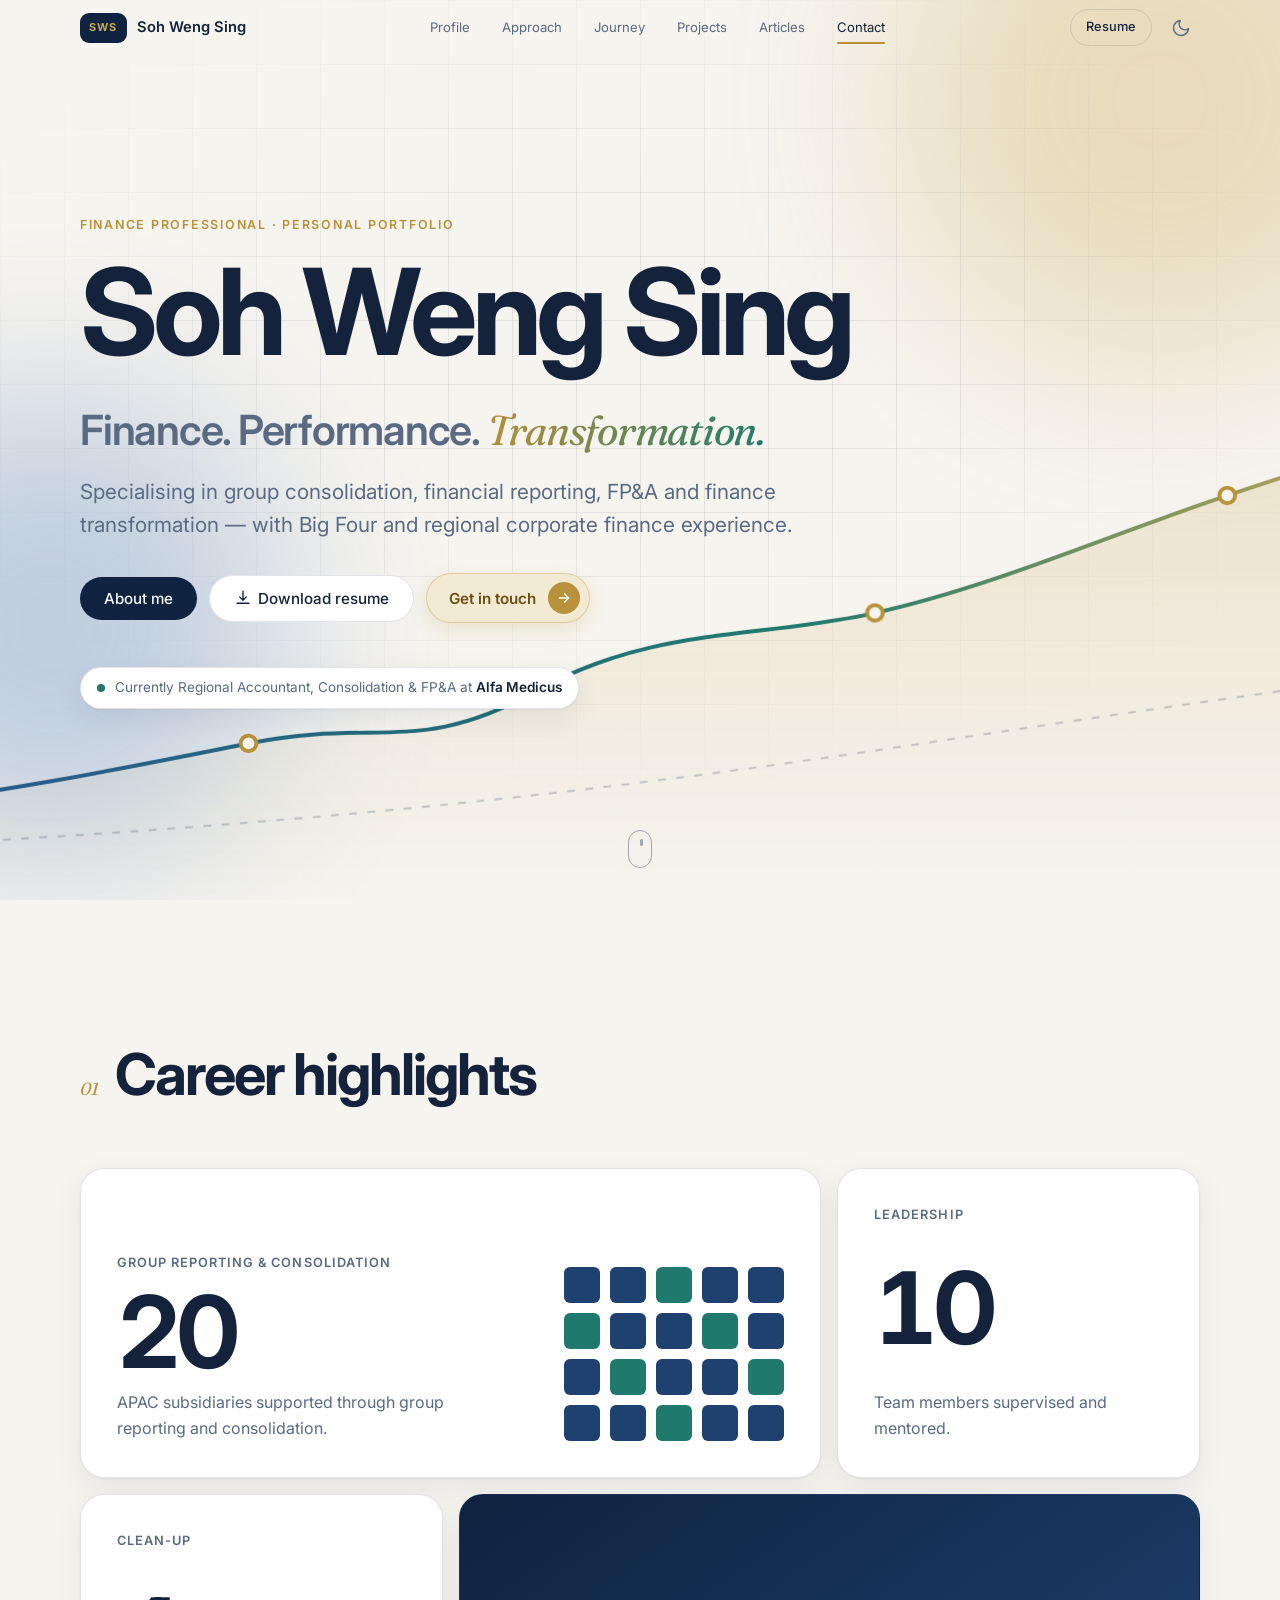
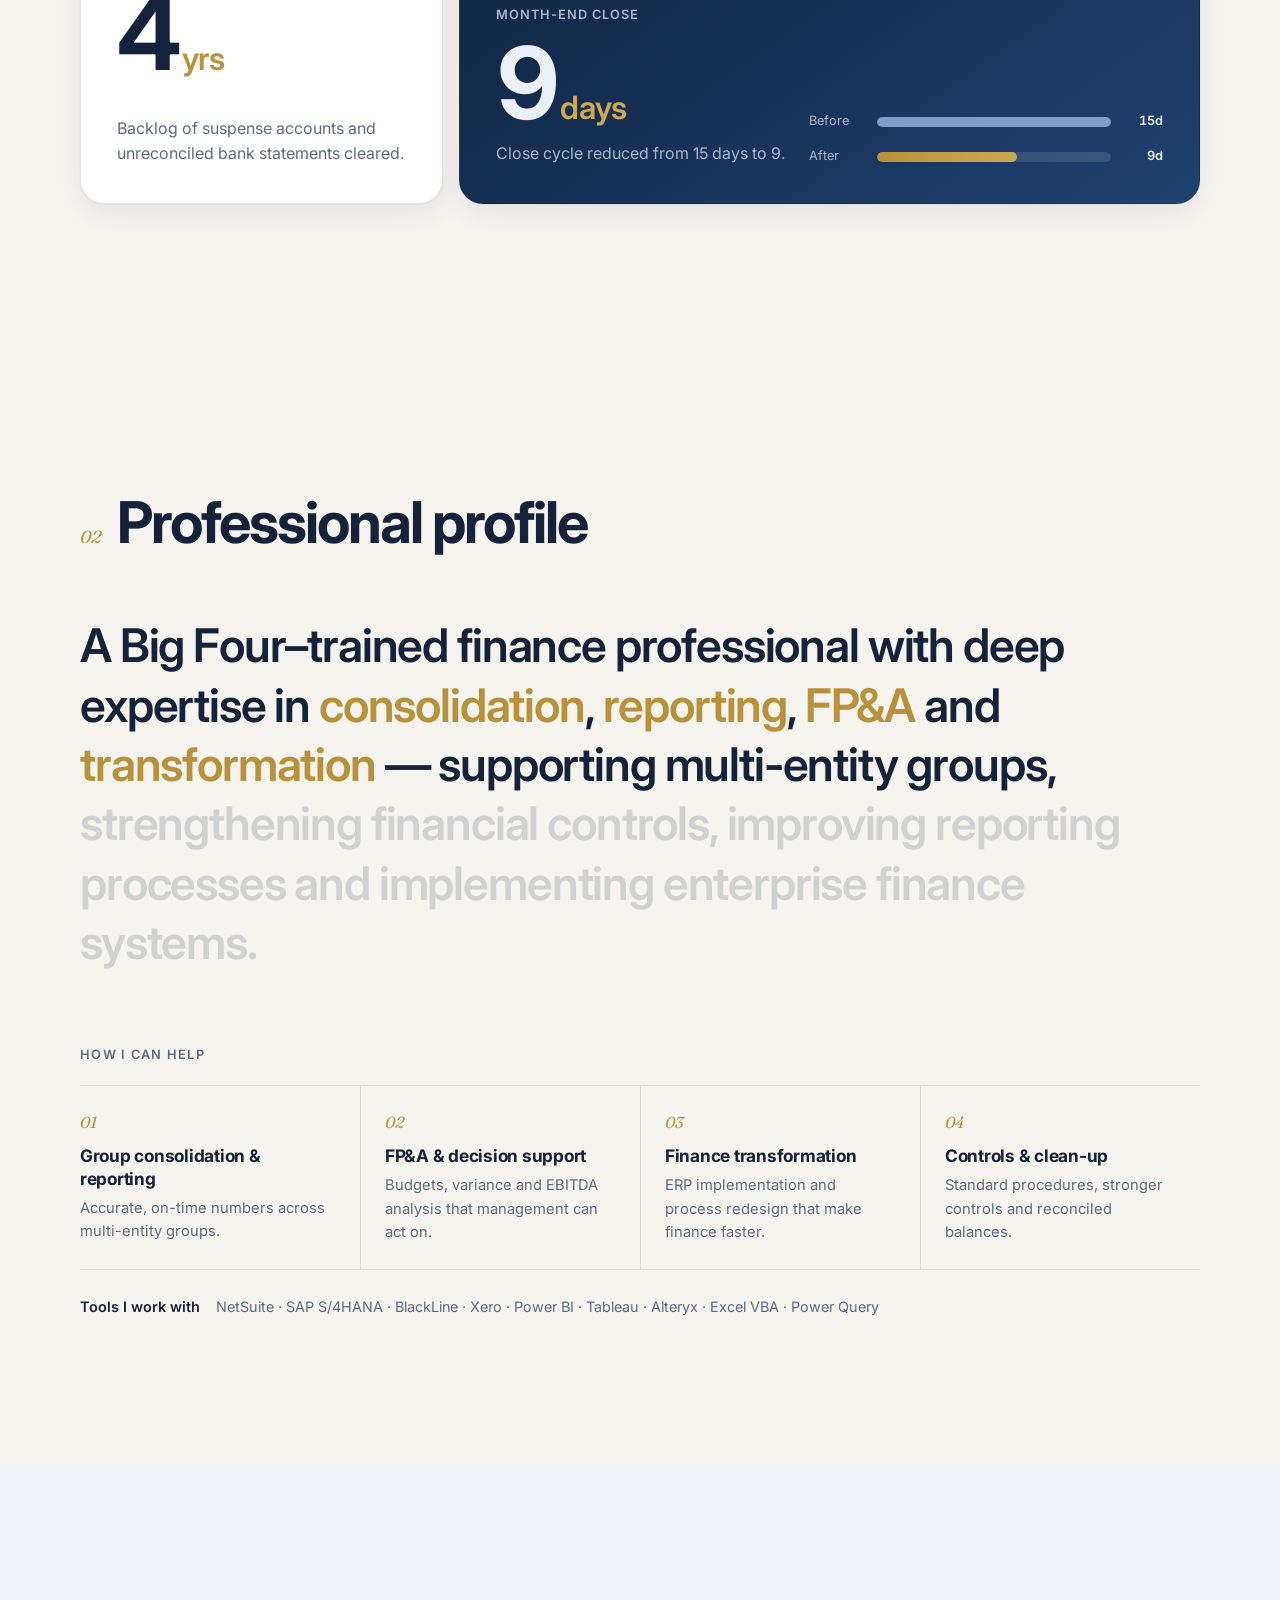
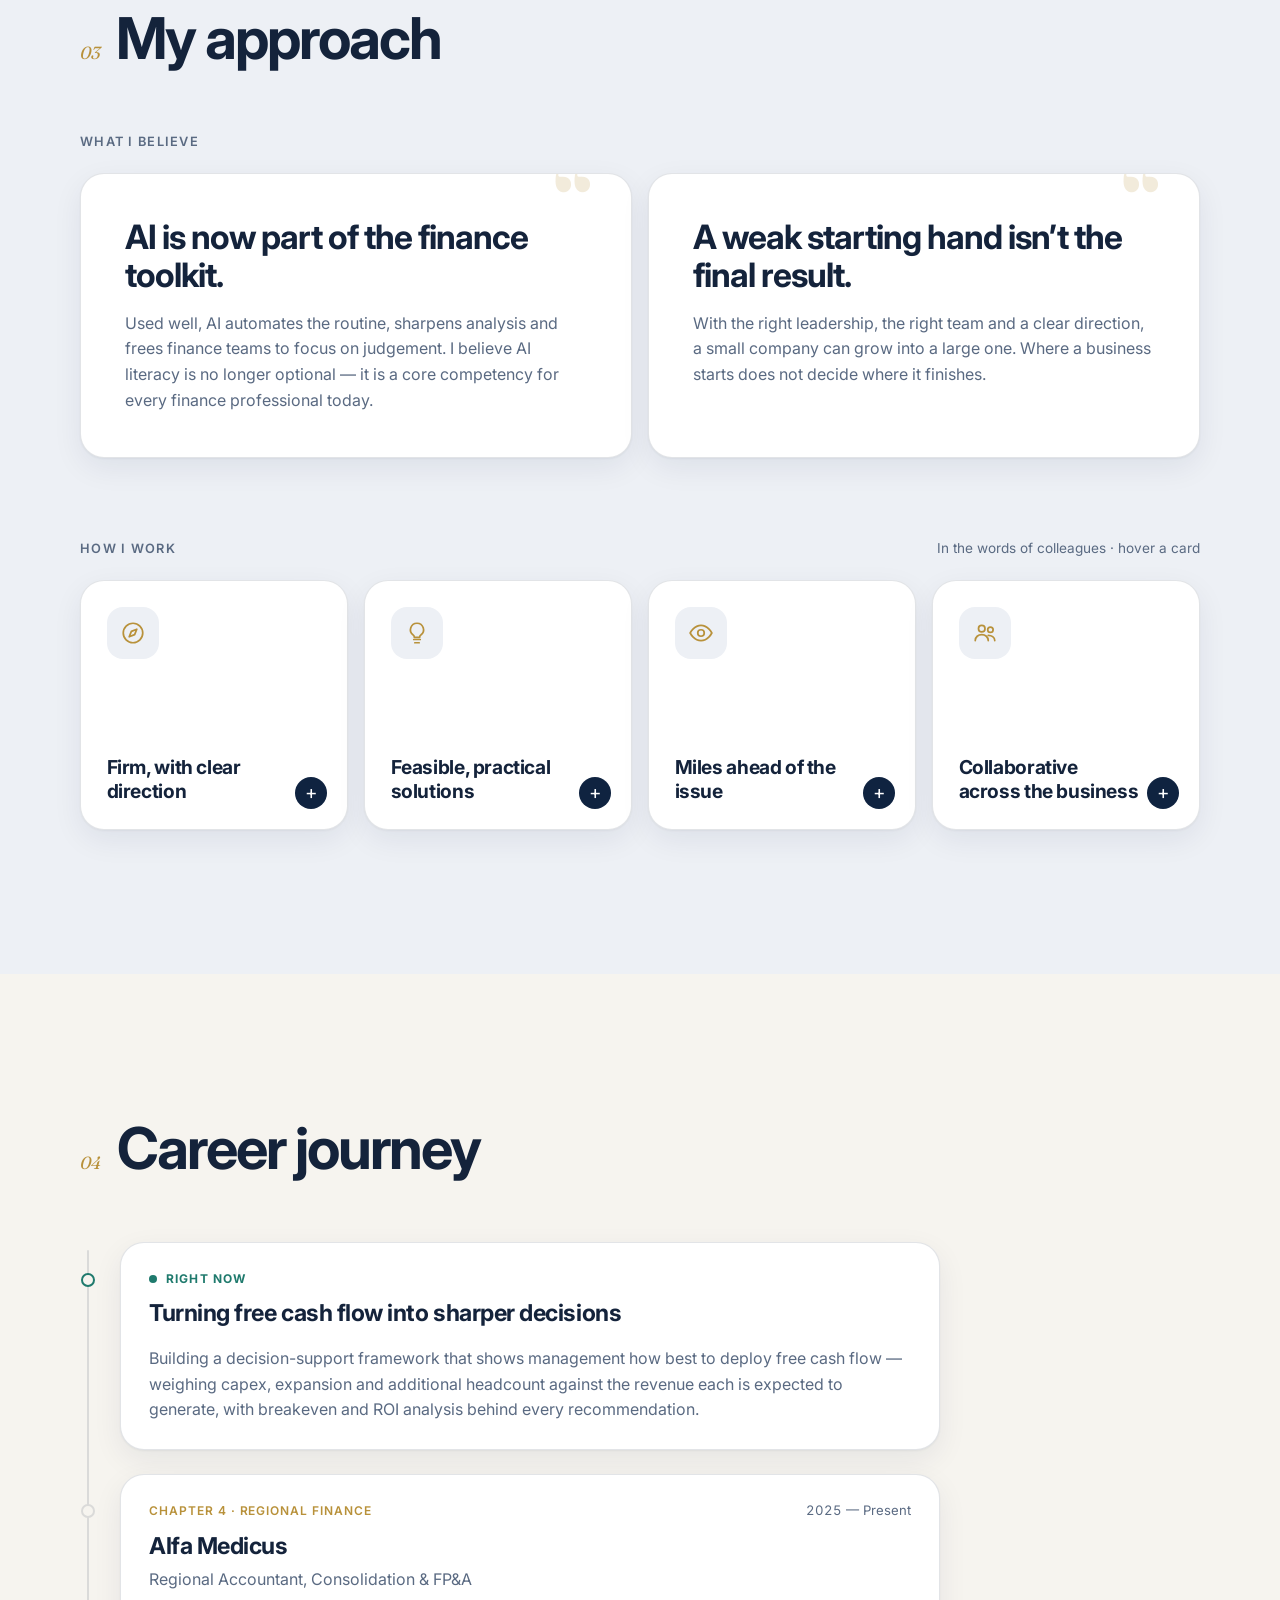
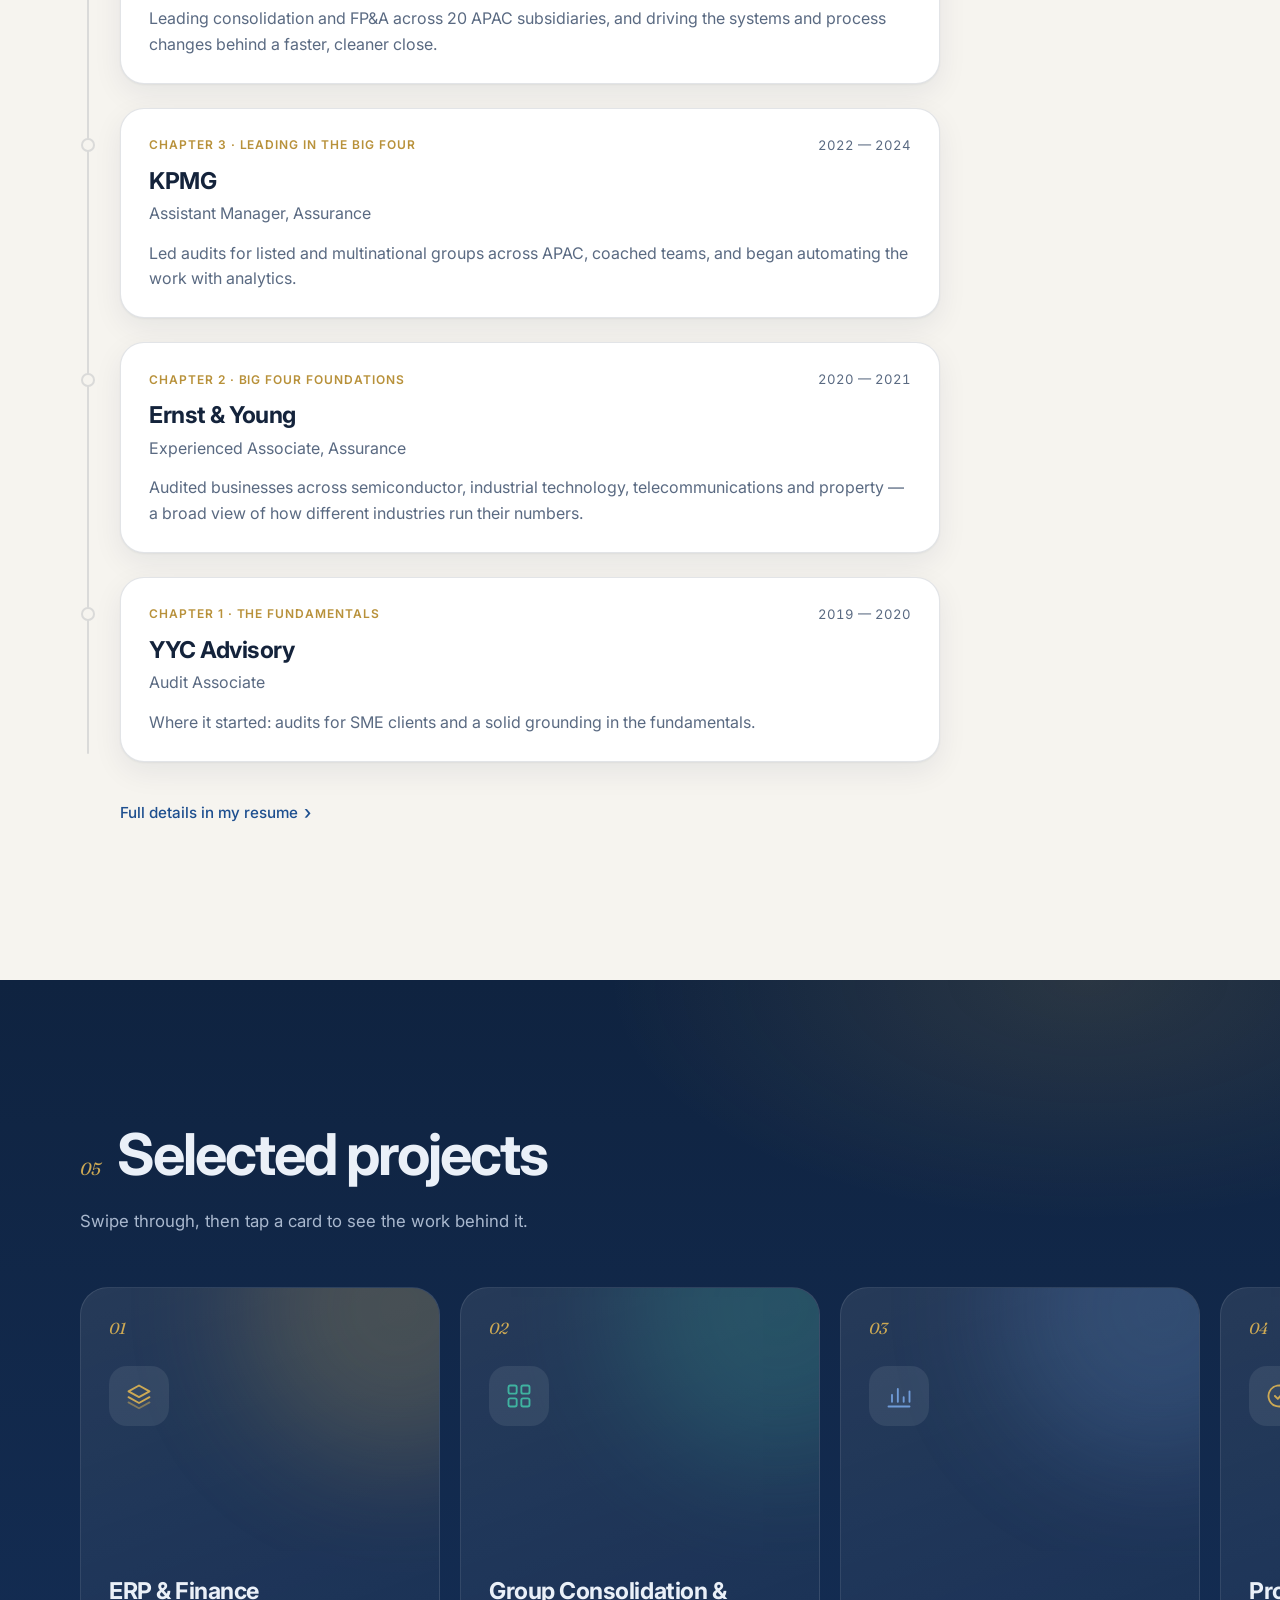
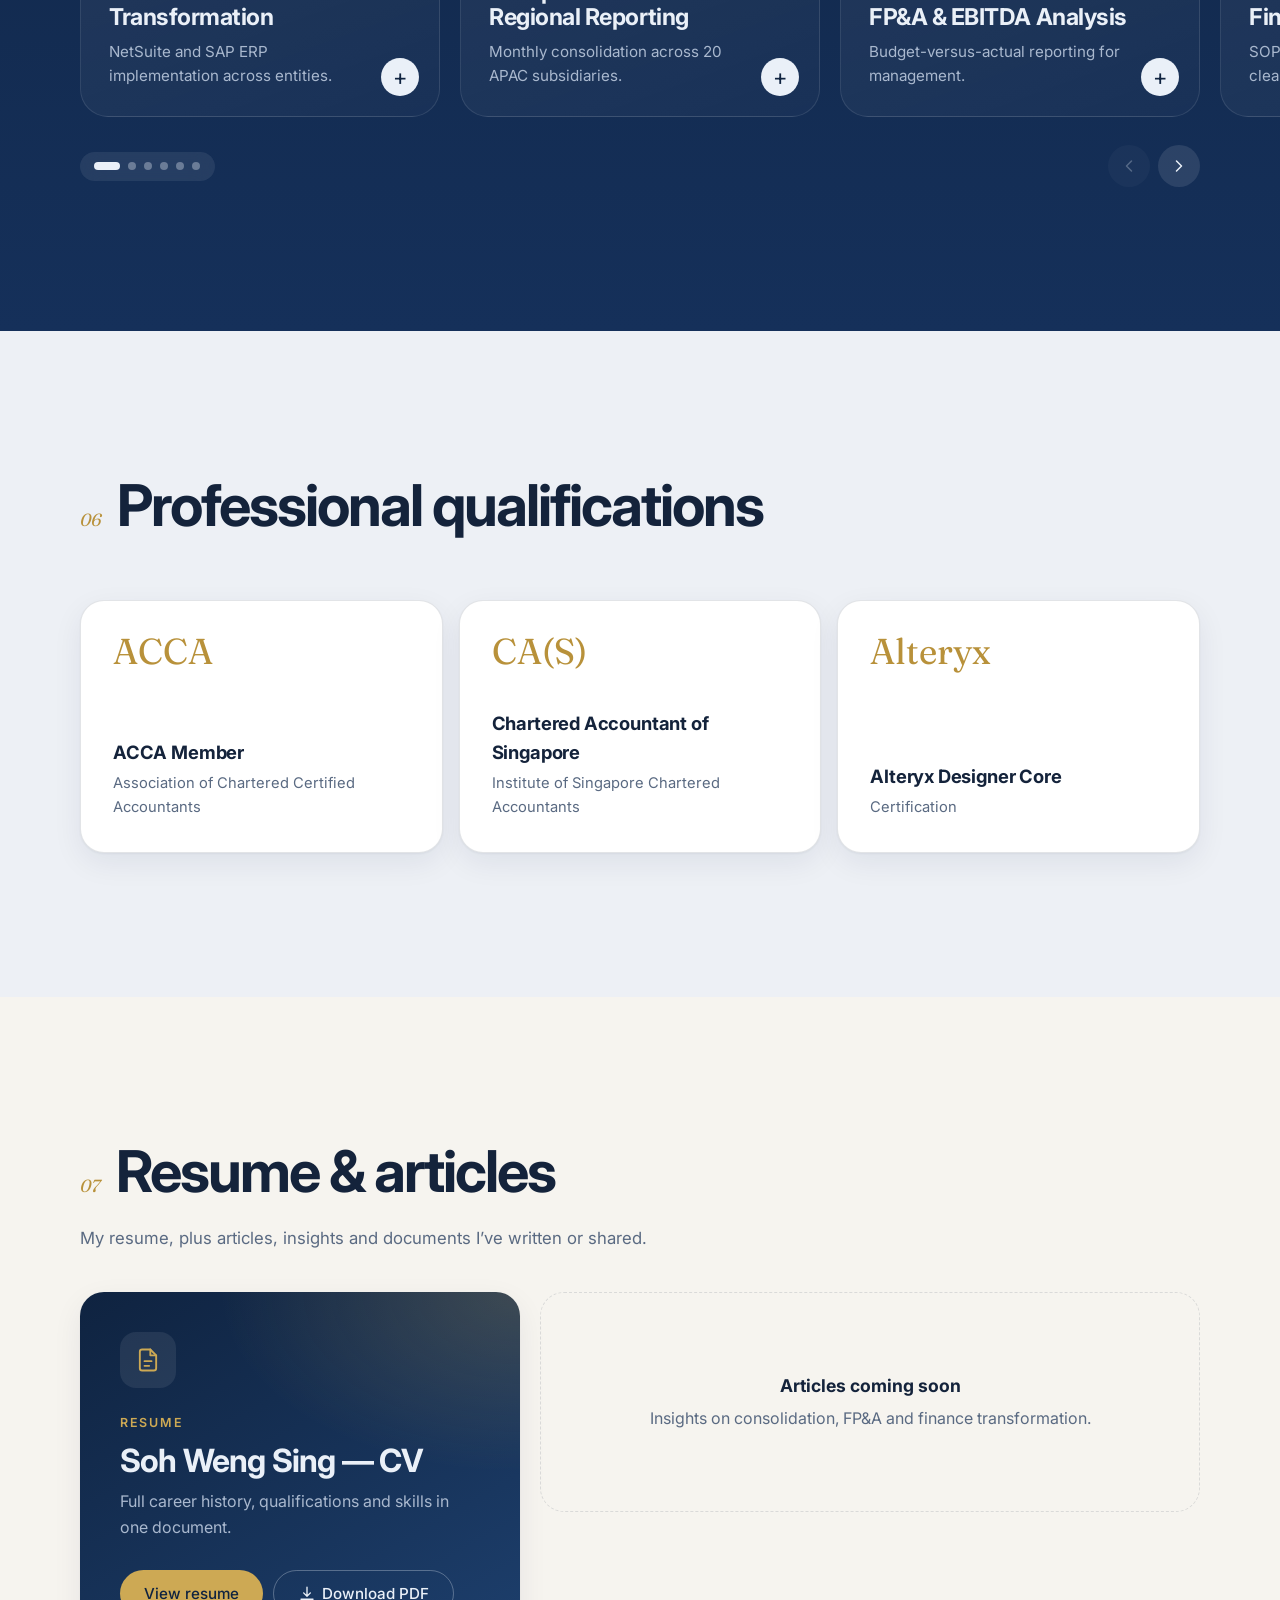
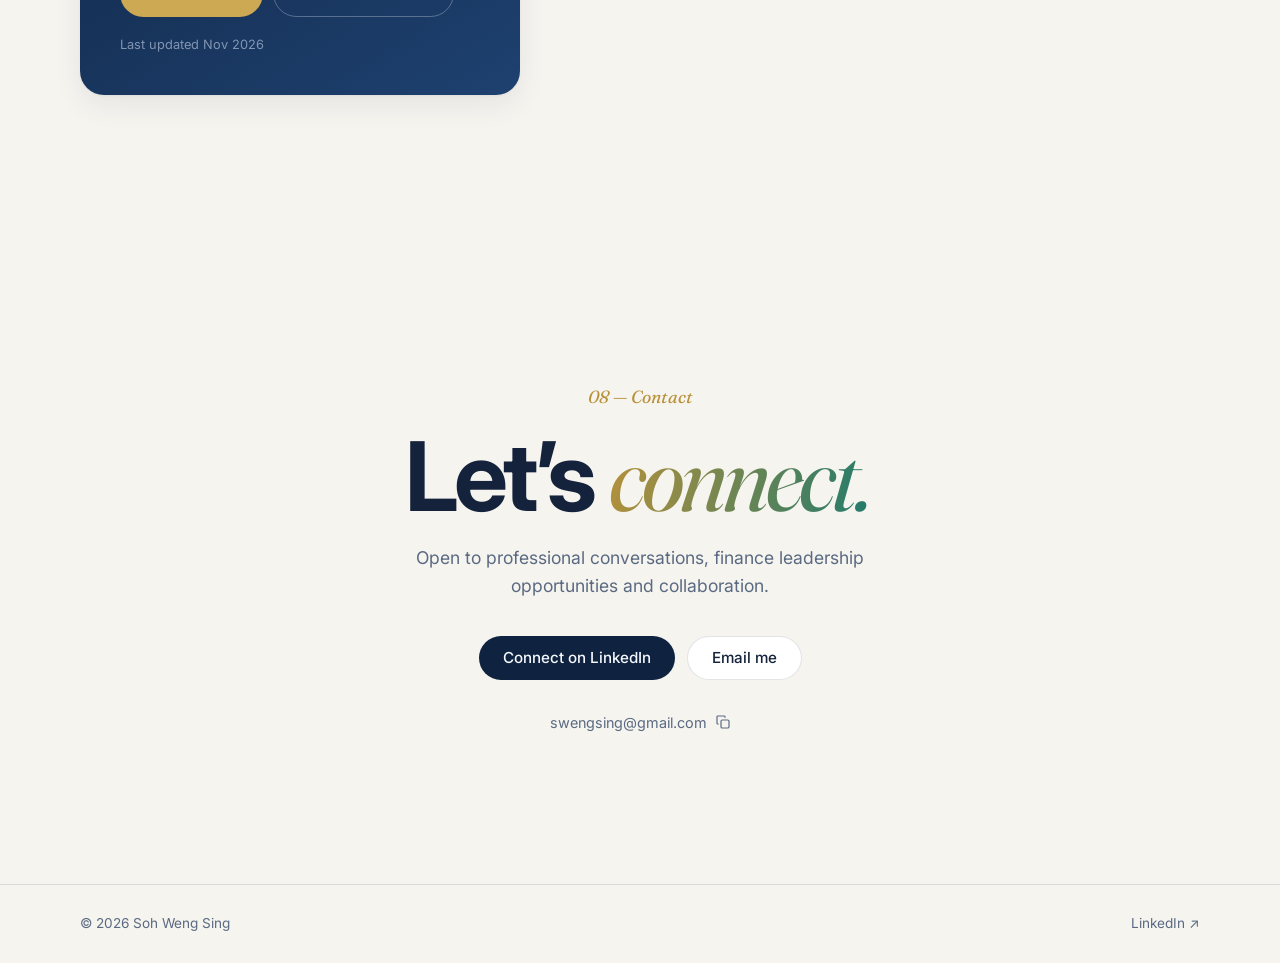
==== commit 05425b7f: "Add files via upload" ====
--- a/index.html
+++ b/index.html
@@ -47,9 +47,9 @@
 
       <nav class="nav__links" aria-label="Primary">
         <a href="#profile">Profile</a>
-        <a href="#experience">Experience</a>
+        <a href="#approach">Approach</a>
+        <a href="#experience">Journey</a>
         <a href="#projects">Projects</a>
-        <a href="#expertise">Expertise</a>
         <a href="#articles">Articles</a>
         <a href="#contact">Contact</a>
       </nav>
@@ -70,9 +70,9 @@
   <!-- Mobile full-screen menu -->
   <div class="mobile-menu" id="mobileMenu" aria-hidden="true">
     <a href="#profile" style="--i:0">Profile</a>
-    <a href="#experience" style="--i:1">Experience</a>
-    <a href="#projects" style="--i:2">Projects</a>
-    <a href="#expertise" style="--i:3">Expertise</a>
+    <a href="#approach" style="--i:1">Approach</a>
+    <a href="#experience" style="--i:2">Journey</a>
+    <a href="#projects" style="--i:3">Projects</a>
     <a href="#articles" style="--i:4">Articles</a>
     <a href="#contact" style="--i:5">Contact</a>
     <a href="#articles" style="--i:6" data-resume-view target="_blank" rel="noopener">Resume ↗</a>
@@ -121,7 +121,7 @@
           with Big Four and regional corporate finance experience.
         </p>
         <div class="hero__cta fade-up" style="--d:.7s">
-          <a class="btn btn--primary" href="#experience">View experience</a>
+          <a class="btn btn--primary" href="#profile">About me</a>
           <a class="btn btn--ghost" data-resume-download href="#articles">
             <svg class="i" viewBox="0 0 24 24"><path d="M12 3v12m0 0-4.5-4.5M12 15l4.5-4.5M4 19h16"/></svg>Download resume
           </a>
@@ -181,7 +181,7 @@
       </div>
     </section>
 
-    <!-- ============ 02 PROFILE ============ -->
+    <!-- ============ 02 PROFILE + HOW I CAN HELP ============ -->
     <section class="section section--profile" id="profile">
       <div class="container">
         <header class="section-head reveal">
@@ -196,130 +196,211 @@
           processes and implementing enterprise finance systems.
         </p>
 
-        <div class="profile-meta reveal">
-          <p class="profile-meta__label">Experience spans</p>
-          <ul class="pill-list">
-            <li>Audit</li>
-            <li>Regional accounting</li>
-            <li>Financial analysis</li>
-            <li>ERP transformation</li>
-            <li>M&amp;A</li>
-          </ul>
-        </div>
-      </div>
-    </section>
-
-    <!-- ============ 03 EXPERIENCE ============ -->
+        <div class="help reveal">
+          <p class="help__label">How I can help</p>
+          <div class="help__grid">
+            <div class="help__item">
+              <span class="help__num">01</span>
+              <h3>Group consolidation &amp; reporting</h3>
+              <p>Accurate, on-time numbers across multi-entity groups.</p>
+            </div>
+            <div class="help__item">
+              <span class="help__num">02</span>
+              <h3>FP&amp;A &amp; decision support</h3>
+              <p>Budgets, variance and EBITDA analysis that management can act on.</p>
+            </div>
+            <div class="help__item">
+              <span class="help__num">03</span>
+              <h3>Finance transformation</h3>
+              <p>ERP implementation and process redesign that make finance faster.</p>
+            </div>
+            <div class="help__item">
+              <span class="help__num">04</span>
+              <h3>Controls &amp; clean-up</h3>
+              <p>Standard procedures, stronger controls and reconciled balances.</p>
+            </div>
+          </div>
+          <p class="help__tools"><span>Tools I work with</span> NetSuite · SAP S/4HANA · BlackLine · Xero · Power BI · Tableau · Alteryx · Excel VBA · Power Query</p>
+        </div>
+      </div>
+    </section>
+
+    <!-- ============ 03 MY APPROACH: beliefs + how I work ============ -->
+    <section class="section section--tint" id="approach">
+      <div class="container">
+        <header class="section-head reveal">
+          <span class="section-num">03</span>
+          <h2>My approach</h2>
+        </header>
+
+        <p class="sub-label reveal">What I believe</p>
+        <div class="beliefs">
+          <article class="belief reveal">
+            <span class="belief__mark" aria-hidden="true">“</span>
+            <h3>AI is now part of the finance toolkit.</h3>
+            <p>Used well, AI automates the routine, sharpens analysis and frees finance teams to focus on judgement.
+              I believe AI literacy is no longer optional — it is a core competency for every finance professional today.</p>
+          </article>
+          <article class="belief reveal" style="--d:.1s">
+            <span class="belief__mark" aria-hidden="true">“</span>
+            <h3>A weak starting hand isn’t the final result.</h3>
+            <p>With the right leadership, the right team and a clear direction, a small company can grow into a large one.
+              Where a business starts does not decide where it finishes.</p>
+          </article>
+        </div>
+
+        <div class="work-head reveal">
+          <p class="sub-label">How I work</p>
+          <p class="work-head__note">In the words of colleagues · <span class="hint-desktop">hover</span><span class="hint-touch">tap</span> a card</p>
+        </div>
+        <div class="flip-grid reveal">
+          <button class="flip" type="button" aria-pressed="false">
+            <span class="flip__inner">
+              <span class="flip__face flip__front">
+                <span class="flip__icon"><svg class="i" viewBox="0 0 24 24"><circle cx="12" cy="12" r="9"/><path d="m15.5 8.5-2 5-5 2 2-5 5-2Z"/></svg></span>
+                <span class="flip__title">Firm, with clear direction</span>
+                <span class="flip__more" aria-hidden="true">+</span>
+              </span>
+              <span class="flip__face flip__back">
+                <span class="flip__title">Firm, with clear direction</span>
+                <span class="flip__text">Sets a clear course and holds to it, so the team always knows where we are heading and what good looks like.</span>
+              </span>
+            </span>
+          </button>
+          <button class="flip" type="button" aria-pressed="false">
+            <span class="flip__inner">
+              <span class="flip__face flip__front">
+                <span class="flip__icon"><svg class="i" viewBox="0 0 24 24"><path d="M9 18h6M10 21h4"/><path d="M12 3a6 6 0 0 0-3.5 10.9c.6.4 1 1.1 1 1.8V16h5v-.3c0-.7.4-1.4 1-1.8A6 6 0 0 0 12 3Z"/></svg></span>
+                <span class="flip__title">Feasible, practical solutions</span>
+                <span class="flip__more" aria-hidden="true">+</span>
+              </span>
+              <span class="flip__face flip__back">
+                <span class="flip__title">Feasible, practical solutions</span>
+                <span class="flip__text">Recommendations built for how the business actually runs — workable, realistic and ready to implement.</span>
+              </span>
+            </span>
+          </button>
+          <button class="flip" type="button" aria-pressed="false">
+            <span class="flip__inner">
+              <span class="flip__face flip__front">
+                <span class="flip__icon"><svg class="i" viewBox="0 0 24 24"><path d="M2 12s3.5-7 10-7 10 7 10 7-3.5 7-10 7S2 12 2 12Z"/><circle cx="12" cy="12" r="3"/></svg></span>
+                <span class="flip__title">Miles ahead of the issue</span>
+                <span class="flip__more" aria-hidden="true">+</span>
+              </span>
+              <span class="flip__face flip__back">
+                <span class="flip__title">Miles ahead of the issue</span>
+                <span class="flip__text">Anticipates problems early, preventing shortfalls before they surface and avoiding rushed, last-minute fixes.</span>
+              </span>
+            </span>
+          </button>
+          <button class="flip" type="button" aria-pressed="false">
+            <span class="flip__inner">
+              <span class="flip__face flip__front">
+                <span class="flip__icon"><svg class="i" viewBox="0 0 24 24"><circle cx="9" cy="8" r="3"/><circle cx="17" cy="9" r="2.5"/><path d="M3 19c0-3.3 2.7-5.5 6-5.5s6 2.2 6 5.5M15 14.2c3 .1 6 1.8 6 4.8"/></svg></span>
+                <span class="flip__title">Collaborative across the business</span>
+                <span class="flip__more" aria-hidden="true">+</span>
+              </span>
+              <span class="flip__face flip__back">
+                <span class="flip__title">Collaborative across the business</span>
+                <span class="flip__text">Works hand in hand with the whole finance team and with other departments — because good numbers depend on everyone.</span>
+              </span>
+            </span>
+          </button>
+        </div>
+      </div>
+    </section>
+
+    <!-- ============ 04 CAREER JOURNEY ============ -->
     <section class="section" id="experience">
       <div class="container">
         <header class="section-head reveal">
-          <span class="section-num">03</span>
-          <h2>Professional experience</h2>
+          <span class="section-num">04</span>
+          <h2>Career journey</h2>
         </header>
 
         <div class="timeline">
           <div class="timeline__rail" aria-hidden="true"><div class="timeline__fill"></div></div>
 
-          <article class="job is-open">
+          <article class="job job--now">
+            <span class="job__marker" aria-hidden="true"></span>
+            <div class="job__card now-card reveal">
+              <div class="job__top">
+                <span class="now-card__label"><span class="dot" aria-hidden="true"></span>Right now</span>
+              </div>
+              <h3 class="job__company">Turning free cash flow into sharper decisions</h3>
+              <p class="job__story">Building a decision-support framework that shows management how best to deploy free cash flow —
+                weighing capex, expansion and additional headcount against the revenue each is expected to generate,
+                with breakeven and ROI analysis behind every recommendation.</p>
+            </div>
+          </article>
+
+          <article class="job">
             <span class="job__marker" aria-hidden="true"></span>
             <div class="job__card reveal">
               <div class="job__top">
-                <span class="job__date">Jun 2025 — Present</span>
-                <span class="badge">Current</span>
+                <span class="job__chapter">Chapter 4 · Regional finance</span>
+                <span class="job__date">2025 — Present</span>
               </div>
-              <h3 class="job__company">Alfa Medicus Pte Ltd</h3>
+              <h3 class="job__company">Alfa Medicus</h3>
               <p class="job__role">Regional Accountant, Consolidation &amp; FP&amp;A</p>
-              <button class="job__toggle" type="button" aria-expanded="true" aria-controls="job-1">
-                <span class="job__toggle-label">Hide details</span><span class="plus" aria-hidden="true"></span>
-              </button>
-              <div class="job__details" id="job-1">
-                <div>
-                  <ul>
-                    <li>Lead monthly group consolidation, reporting and budgeting across 20 APAC subsidiaries.</li>
-                    <li>Deliver budget-versus-actual analysis covering revenue, expenses and EBITDA.</li>
-                    <li>Spearheaded NetSuite and SAP ERP implementation.</li>
-                    <li>Reduced month-end close from 15 to 9 days through SOP standardisation.</li>
-                    <li>Supervise and mentor a team of 10.</li>
-                    <li>Cleared a four-year backlog of suspense accounts and unreconciled bank statements.</li>
-                    <li>Support banking matters, audit coordination and transaction accounting.</li>
-                  </ul>
-                </div>
-              </div>
+              <p class="job__story">Leading consolidation and FP&amp;A across 20 APAC subsidiaries, and driving the systems
+                and process changes behind a faster, cleaner close.</p>
             </div>
           </article>
 
           <article class="job">
             <span class="job__marker" aria-hidden="true"></span>
             <div class="job__card reveal">
-              <div class="job__top"><span class="job__date">Jan 2022 — Dec 2024</span></div>
+              <div class="job__top">
+                <span class="job__chapter">Chapter 3 · Leading in the Big Four</span>
+                <span class="job__date">2022 — 2024</span>
+              </div>
               <h3 class="job__company">KPMG</h3>
               <p class="job__role">Assistant Manager, Assurance</p>
-              <button class="job__toggle" type="button" aria-expanded="false" aria-controls="job-2">
-                <span class="job__toggle-label">Show details</span><span class="plus" aria-hidden="true"></span>
-              </button>
-              <div class="job__details" id="job-2">
-                <div>
-                  <ul>
-                    <li>Led external audits for listed and multinational groups across APAC.</li>
-                    <li>Managed and coached audit teams.</li>
-                    <li>Performed SOX testing across R2R, P2P and O2C cycles.</li>
-                    <li>Financial analysis, impairment assessments and M&amp;A due diligence.</li>
-                    <li>Built an Alteryx fixed-asset depreciation tool, cutting testing from three days to one.</li>
-                  </ul>
-                </div>
-              </div>
+              <p class="job__story">Led audits for listed and multinational groups across APAC, coached teams,
+                and began automating the work with analytics.</p>
             </div>
           </article>
 
           <article class="job">
             <span class="job__marker" aria-hidden="true"></span>
             <div class="job__card reveal">
-              <div class="job__top"><span class="job__date">Jul 2020 — Dec 2021</span></div>
+              <div class="job__top">
+                <span class="job__chapter">Chapter 2 · Big Four foundations</span>
+                <span class="job__date">2020 — 2021</span>
+              </div>
               <h3 class="job__company">Ernst &amp; Young</h3>
               <p class="job__role">Experienced Associate, Assurance</p>
-              <button class="job__toggle" type="button" aria-expanded="false" aria-controls="job-3">
-                <span class="job__toggle-label">Show details</span><span class="plus" aria-hidden="true"></span>
-              </button>
-              <div class="job__details" id="job-3">
-                <div>
-                  <ul>
-                    <li>Executed external audits across multiple industries.</li>
-                  </ul>
-                  <ul class="tag-row">
-                    <li>Semiconductor</li><li>Industrial technology</li><li>Telecommunications</li><li>Property</li>
-                  </ul>
-                </div>
-              </div>
+              <p class="job__story">Audited businesses across semiconductor, industrial technology, telecommunications
+                and property — a broad view of how different industries run their numbers.</p>
             </div>
           </article>
 
           <article class="job">
             <span class="job__marker" aria-hidden="true"></span>
             <div class="job__card reveal">
-              <div class="job__top"><span class="job__date">Mar 2019 — May 2020</span></div>
-              <h3 class="job__company">YYC Advisory LLP</h3>
+              <div class="job__top">
+                <span class="job__chapter">Chapter 1 · The fundamentals</span>
+                <span class="job__date">2019 — 2020</span>
+              </div>
+              <h3 class="job__company">YYC Advisory</h3>
               <p class="job__role">Audit Associate</p>
-              <button class="job__toggle" type="button" aria-expanded="false" aria-controls="job-4">
-                <span class="job__toggle-label">Show details</span><span class="plus" aria-hidden="true"></span>
-              </button>
-              <div class="job__details" id="job-4">
-                <div>
-                  <ul>
-                    <li>Performed audits for SME clients under MFRS and MPERS frameworks.</li>
-                  </ul>
-                </div>
-              </div>
-            </div>
-          </article>
-        </div>
-      </div>
-    </section>
-
-    <!-- ============ 04 PROJECTS (Apple-style gallery) ============ -->
+              <p class="job__story">Where it started: audits for SME clients and a solid grounding in the fundamentals.</p>
+            </div>
+          </article>
+        </div>
+
+        <a class="btn btn--link journey__resume reveal" data-resume-view href="#articles" target="_blank" rel="noopener">
+          Full details in my resume <span class="chev">›</span>
+        </a>
+      </div>
+    </section>
+
+    <!-- ============ 05 PROJECTS (Apple-style gallery) ============ -->
     <section class="section section--navy" id="projects">
       <div class="container">
         <header class="section-head reveal">
-          <span class="section-num">04</span>
+          <span class="section-num">05</span>
           <h2>Selected projects</h2>
         </header>
         <p class="section-lede reveal">Swipe through, then tap a card to see the work behind it.</p>
@@ -393,71 +474,6 @@
           <div class="carousel__arrows">
             <button type="button" id="carouselPrev" aria-label="Previous project"><svg class="i" viewBox="0 0 24 24"><path d="m15 18-6-6 6-6"/></svg></button>
             <button type="button" id="carouselNext" aria-label="Next project"><svg class="i" viewBox="0 0 24 24"><path d="m9 18 6-6-6-6"/></svg></button>
-          </div>
-        </div>
-      </div>
-    </section>
-
-    <!-- ============ 05 EXPERTISE (segmented control) ============ -->
-    <section class="section" id="expertise">
-      <div class="container">
-        <header class="section-head reveal">
-          <span class="section-num">05</span>
-          <h2>Expertise</h2>
-        </header>
-
-        <div class="segmented reveal" role="tablist" aria-label="Expertise categories">
-          <span class="segmented__pill" aria-hidden="true"></span>
-          <button type="button" role="tab" id="tab-erp" aria-controls="panel-erp" aria-selected="true">ERP &amp; Systems</button>
-          <button type="button" role="tab" id="tab-fin" aria-controls="panel-fin" aria-selected="false" tabindex="-1">Financial Management</button>
-          <button type="button" role="tab" id="tab-data" aria-controls="panel-data" aria-selected="false" tabindex="-1">Data &amp; Analytics</button>
-          <button type="button" role="tab" id="tab-pro" aria-controls="panel-pro" aria-selected="false" tabindex="-1">Professional</button>
-        </div>
-
-        <div class="tab-panels">
-          <div class="tab-panel is-active" id="panel-erp" role="tabpanel" aria-labelledby="tab-erp">
-            <div class="tab-panel__intro">
-              <h3>ERP &amp; Finance Systems</h3>
-              <p>Enterprise platforms for running, closing and automating multi-entity finance.</p>
-            </div>
-            <ul class="chips">
-              <li class="chip">Oracle NetSuite</li><li class="chip">SAP S/4HANA</li><li class="chip">Xero</li>
-              <li class="chip">BlackLine</li><li class="chip">FileAI</li><li class="chip">Acme</li>
-            </ul>
-          </div>
-
-          <div class="tab-panel" id="panel-fin" role="tabpanel" aria-labelledby="tab-fin">
-            <div class="tab-panel__intro">
-              <h3>Financial Management</h3>
-              <p>The core disciplines behind accurate group numbers and sound decisions.</p>
-            </div>
-            <ul class="chips">
-              <li class="chip">Consolidation</li><li class="chip">Financial reporting</li><li class="chip">FP&amp;A</li>
-              <li class="chip">Budgeting</li><li class="chip">EBITDA analysis</li><li class="chip">Financial controls</li>
-              <li class="chip">M&amp;A accounting</li>
-            </ul>
-          </div>
-
-          <div class="tab-panel" id="panel-data" role="tabpanel" aria-labelledby="tab-data">
-            <div class="tab-panel__intro">
-              <h3>Data &amp; Analytics</h3>
-              <p>Tools for turning finance data into insight — and removing manual work.</p>
-            </div>
-            <ul class="chips">
-              <li class="chip">Power BI</li><li class="chip">Tableau</li><li class="chip">Alteryx Designer Core</li>
-              <li class="chip">Excel VBA</li><li class="chip">Power Query</li>
-            </ul>
-          </div>
-
-          <div class="tab-panel" id="panel-pro" role="tabpanel" aria-labelledby="tab-pro">
-            <div class="tab-panel__intro">
-              <h3>Professional Experience</h3>
-              <p>Assurance foundations paired with hands-on regional finance operations.</p>
-            </div>
-            <ul class="chips">
-              <li class="chip">External audit</li><li class="chip">SOX</li><li class="chip">Financial statement analysis</li>
-              <li class="chip">Process improvement</li><li class="chip">Regional finance operations</li>
-            </ul>
           </div>
         </div>
       </div>
--- a/styles.css
+++ b/styles.css
@@ -351,6 +351,81 @@
 .pill-list { display: flex; flex-wrap: wrap; gap: .5rem; margin: 0; padding: 0; list-style: none; }
 .pill-list li { padding: .5rem 1rem; border-radius: 999px; border: 1px solid var(--line); background: var(--surface); font-size: .9rem; }
 
+/* ---------- 02 How I can help ---------- */
+.help { margin-top: clamp(3rem, 7vw, 4.5rem); }
+.help__label, .sub-label { margin: 0 0 1.25rem; font-size: .8rem; font-weight: 600; letter-spacing: .1em; text-transform: uppercase; color: var(--text-muted); }
+.help__grid { display: grid; grid-template-columns: repeat(4, 1fr); border-top: 1px solid var(--line); }
+.help__item { padding: 1.5rem 1.5rem 1.5rem 0; border-bottom: 1px solid var(--line); }
+.help__item + .help__item { padding-left: 1.5rem; border-left: 1px solid var(--line); }
+.help__num { font-family: var(--font-serif); font-style: italic; color: var(--accent); }
+.help__item h3 { margin: .6rem 0 .4rem; font-size: 1.08rem; letter-spacing: -.015em; line-height: 1.3; }
+.help__item p { margin: 0; font-size: .92rem; color: var(--text-muted); }
+.help__tools { margin: 1.5rem 0 0; font-size: .9rem; color: var(--text-muted); line-height: 1.8; }
+.help__tools span { margin-right: .75rem; font-weight: 600; color: var(--text); }
+@media (max-width: 900px) {
+  .help__grid { grid-template-columns: 1fr 1fr; }
+  .help__item:nth-child(3) { padding-left: 0; border-left: 0; }
+}
+@media (max-width: 560px) {
+  .help__grid { grid-template-columns: 1fr; }
+  .help__item, .help__item + .help__item { padding: 1.25rem 0; border-left: 0; }
+}
+
+/* ---------- 03 My approach ---------- */
+.beliefs { display: grid; grid-template-columns: 1fr 1fr; gap: 1rem; margin-bottom: clamp(3.5rem, 8vw, 5rem); }
+.belief {
+  position: relative; overflow: hidden; padding: clamp(1.75rem, 4vw, 2.75rem);
+  border-radius: var(--radius); background: var(--surface); border: 1px solid var(--line); box-shadow: var(--shadow);
+}
+.belief__mark { position: absolute; top: -.2em; right: .25em; font-family: var(--font-serif); font-size: 9rem; line-height: 1; color: var(--accent); opacity: .18; }
+.belief h3 { position: relative; margin: 0 0 1rem; font-size: clamp(1.5rem, 3vw, 2.1rem); line-height: 1.15; letter-spacing: -.03em; }
+.belief p { position: relative; margin: 0; color: var(--text-muted); }
+@media (max-width: 820px) { .beliefs { grid-template-columns: 1fr; } }
+
+.work-head { display: flex; flex-wrap: wrap; justify-content: space-between; align-items: baseline; gap: .5rem 1rem; }
+.work-head__note { margin: 0 0 1.25rem; font-size: .85rem; color: var(--text-muted); }
+.hint-touch { display: none; }
+@media (hover: none) { .hint-desktop { display: none; } .hint-touch { display: inline; } }
+
+.flip-grid { display: grid; grid-template-columns: repeat(4, 1fr); gap: 1rem; }
+.flip { display: block; width: 100%; height: 250px; text-align: left; perspective: 1100px; border-radius: var(--radius); }
+.flip__inner { position: relative; display: block; width: 100%; height: 100%; transform-style: preserve-3d; transition: transform .8s var(--ease); }
+.flip.is-flipped .flip__inner { transform: rotateY(180deg); }
+@media (hover: hover) { .flip:hover .flip__inner { transform: rotateY(180deg); } }
+.flip__face {
+  position: absolute; inset: 0; display: flex; flex-direction: column; gap: .75rem;
+  padding: 1.6rem; border-radius: var(--radius); backface-visibility: hidden; -webkit-backface-visibility: hidden;
+}
+.flip__front { justify-content: space-between; background: var(--surface); border: 1px solid var(--line); box-shadow: var(--shadow); }
+.flip__back {
+  justify-content: center; transform: rotateY(180deg); color: #EAF0F8;
+  background: radial-gradient(300px 200px at 100% 0%, rgba(205, 169, 84, .25), transparent 60%), linear-gradient(150deg, var(--navy-900), var(--navy-700));
+}
+.flip__icon { display: grid; place-items: center; width: 52px; height: 52px; border-radius: 16px; background: var(--surface-2); color: var(--accent); }
+.flip__icon .i { width: 26px; height: 26px; stroke-width: 1.6; }
+.flip__title { font-size: 1.2rem; font-weight: 700; line-height: 1.25; letter-spacing: -.02em; padding-right: 2rem; }
+.flip__back .flip__title { color: var(--gold-400); font-size: 1rem; padding-right: 0; }
+.flip__text { font-size: .98rem; line-height: 1.55; color: #D6DEEA; }
+.flip__more {
+  position: absolute; right: 1.25rem; bottom: 1.25rem; display: grid; place-items: center;
+  width: 32px; height: 32px; border-radius: 50%; background: var(--navy-900); color: #fff; font-size: 1.2rem; line-height: 1;
+}
+[data-theme="dark"] .flip__more { background: var(--gold-400); color: var(--navy-900); }
+@media (max-width: 1000px) { .flip-grid { grid-template-columns: 1fr 1fr; } }
+@media (max-width: 520px) { .flip { height: 180px; } .flip-grid { grid-template-columns: 1fr; gap: .75rem; } .flip__face { padding: 1.35rem; } .flip__icon { width: 44px; height: 44px; border-radius: 14px; } }
+
+/* ---------- 04 Career journey extras ---------- */
+.job__chapter { font-size: .75rem; font-weight: 600; letter-spacing: .08em; text-transform: uppercase; color: var(--accent); }
+.job__story { margin: .85rem 0 0; color: var(--text-muted); }
+.now-card {
+  border-color: color-mix(in srgb, var(--accent) 45%, transparent);
+  background: linear-gradient(135deg, color-mix(in srgb, var(--gold-100) 70%, var(--surface)), var(--surface) 60%);
+}
+[data-theme="dark"] .now-card { background: linear-gradient(135deg, rgba(205, 169, 84, .12), var(--surface) 60%); }
+.now-card__label { display: inline-flex; align-items: center; gap: .55rem; font-size: .75rem; font-weight: 700; letter-spacing: .1em; text-transform: uppercase; color: var(--accent-2); }
+.job--now .job__marker { border-color: var(--accent-2); }
+.journey__resume { margin-top: 1.75rem; margin-left: 2rem; }
+
 /* ---------- 03 Experience timeline ---------- */
 .timeline { position: relative; max-width: 860px; padding-left: 2.5rem; }
 .timeline__rail { position: absolute; left: 7px; top: 8px; bottom: 8px; width: 2px; border-radius: 2px; background: var(--line); overflow: hidden; }
@@ -371,17 +446,6 @@
 [data-theme="dark"] .badge { background: rgba(63, 179, 160, .15); color: #6FD0BF; }
 .job__company { margin: .45rem 0 .1rem; font-size: clamp(1.2rem, 2.4vw, 1.45rem); letter-spacing: -.02em; }
 .job__role { margin: 0; color: var(--text-muted); }
-.job__toggle { display: inline-flex; align-items: center; gap: .55rem; margin-top: 1rem; font-size: .88rem; font-weight: 500; color: var(--link); }
-.plus { position: relative; width: 22px; height: 22px; border-radius: 50%; border: 1.5px solid currentColor; }
-.plus::before, .plus::after { content: ""; position: absolute; left: 50%; top: 50%; width: 10px; height: 1.5px; background: currentColor; transform: translate(-50%, -50%); transition: transform .4s var(--ease); }
-.plus::after { transform: translate(-50%, -50%) rotate(90deg); }
-[aria-expanded="true"] .plus::after { transform: translate(-50%, -50%) rotate(0deg); }
-.job__details { display: grid; grid-template-rows: 0fr; transition: grid-template-rows .55s var(--ease); }
-.job.is-open .job__details { grid-template-rows: 1fr; }
-.job__details > div { overflow: hidden; }
-.job__details ul:not(.tag-row) { display: grid; gap: .6rem; margin: 1.1rem 0 0; padding: 0; list-style: none; }
-.job__details li { position: relative; padding-left: 1.25rem; font-size: .95rem; color: var(--text-muted); }
-.job__details ul:not(.tag-row) li::before { content: ""; position: absolute; left: 0; top: .62em; width: 6px; height: 6px; border-radius: 2px; background: var(--accent); }
 
 .tag-row { display: flex; flex-wrap: wrap; gap: .4rem; margin: 1rem 0 0; padding: 0; list-style: none; }
 .tag-row li { padding: .3rem .75rem !important; border-radius: 999px; background: var(--surface-2); color: var(--text); font-size: .8rem; }
@@ -488,44 +552,6 @@
   .modal__inner { padding-bottom: calc(2rem + env(safe-area-inset-bottom)); }
 }
 
-/* ---------- 05 Expertise segmented control ---------- */
-.segmented {
-  position: relative; display: inline-flex; max-width: 100%; padding: 4px;
-  border-radius: 999px; background: var(--surface-2); border: 1px solid var(--line);
-  overflow-x: auto; scrollbar-width: none;
-}
-.segmented::-webkit-scrollbar { display: none; }
-.segmented__pill {
-  position: absolute; z-index: 0; top: 4px; bottom: 4px; left: 0;
-  border-radius: 999px; background: var(--surface); box-shadow: 0 2px 10px rgba(15, 35, 64, .12);
-  transition: transform .5s var(--ease), width .5s var(--ease);
-}
-[data-theme="dark"] .segmented__pill { background: var(--navy-600); }
-.segmented button {
-  position: relative; z-index: 1; padding: .65rem 1.15rem; border-radius: 999px; white-space: nowrap;
-  font-size: .9rem; font-weight: 500; color: var(--text-muted); transition: color .3s;
-}
-.segmented button[aria-selected="true"] { color: var(--text); }
-
-.tab-panels { display: grid; margin-top: 2.5rem; }
-.tab-panel {
-  grid-area: 1 / 1; display: grid; grid-template-columns: 1fr 1.4fr; gap: 2rem; align-items: start;
-  opacity: 0; visibility: hidden; transform: translateY(14px);
-  transition: opacity .5s var(--ease), transform .5s var(--ease), visibility .5s;
-}
-.tab-panel.is-active { opacity: 1; visibility: visible; transform: none; }
-.tab-panel__intro h3 { margin: 0 0 .5rem; font-size: clamp(1.4rem, 3vw, 2rem); letter-spacing: -.025em; }
-.tab-panel__intro p { margin: 0; color: var(--text-muted); }
-.chips { display: flex; flex-wrap: wrap; gap: .65rem; margin: 0; padding: 0; list-style: none; }
-.chip {
-  padding: .75rem 1.15rem; border-radius: 14px;
-  background: var(--surface); border: 1px solid var(--line); box-shadow: var(--shadow);
-  font-weight: 500; transition: border-color .25s, transform .25s var(--ease);
-}
-.chip:hover { border-color: var(--accent); transform: translateY(-2px); }
-.tab-panel.is-active .chip { animation: chipIn .55s var(--ease) both; animation-delay: calc(var(--i, 0) * 45ms + 80ms); }
-@media (max-width: 820px) { .tab-panel { grid-template-columns: 1fr; gap: 1.25rem; } }
-
 /* ---------- 06 Qualifications ---------- */
 .quals { display: grid; grid-template-columns: repeat(3, 1fr); gap: 1rem; }
 .qual {
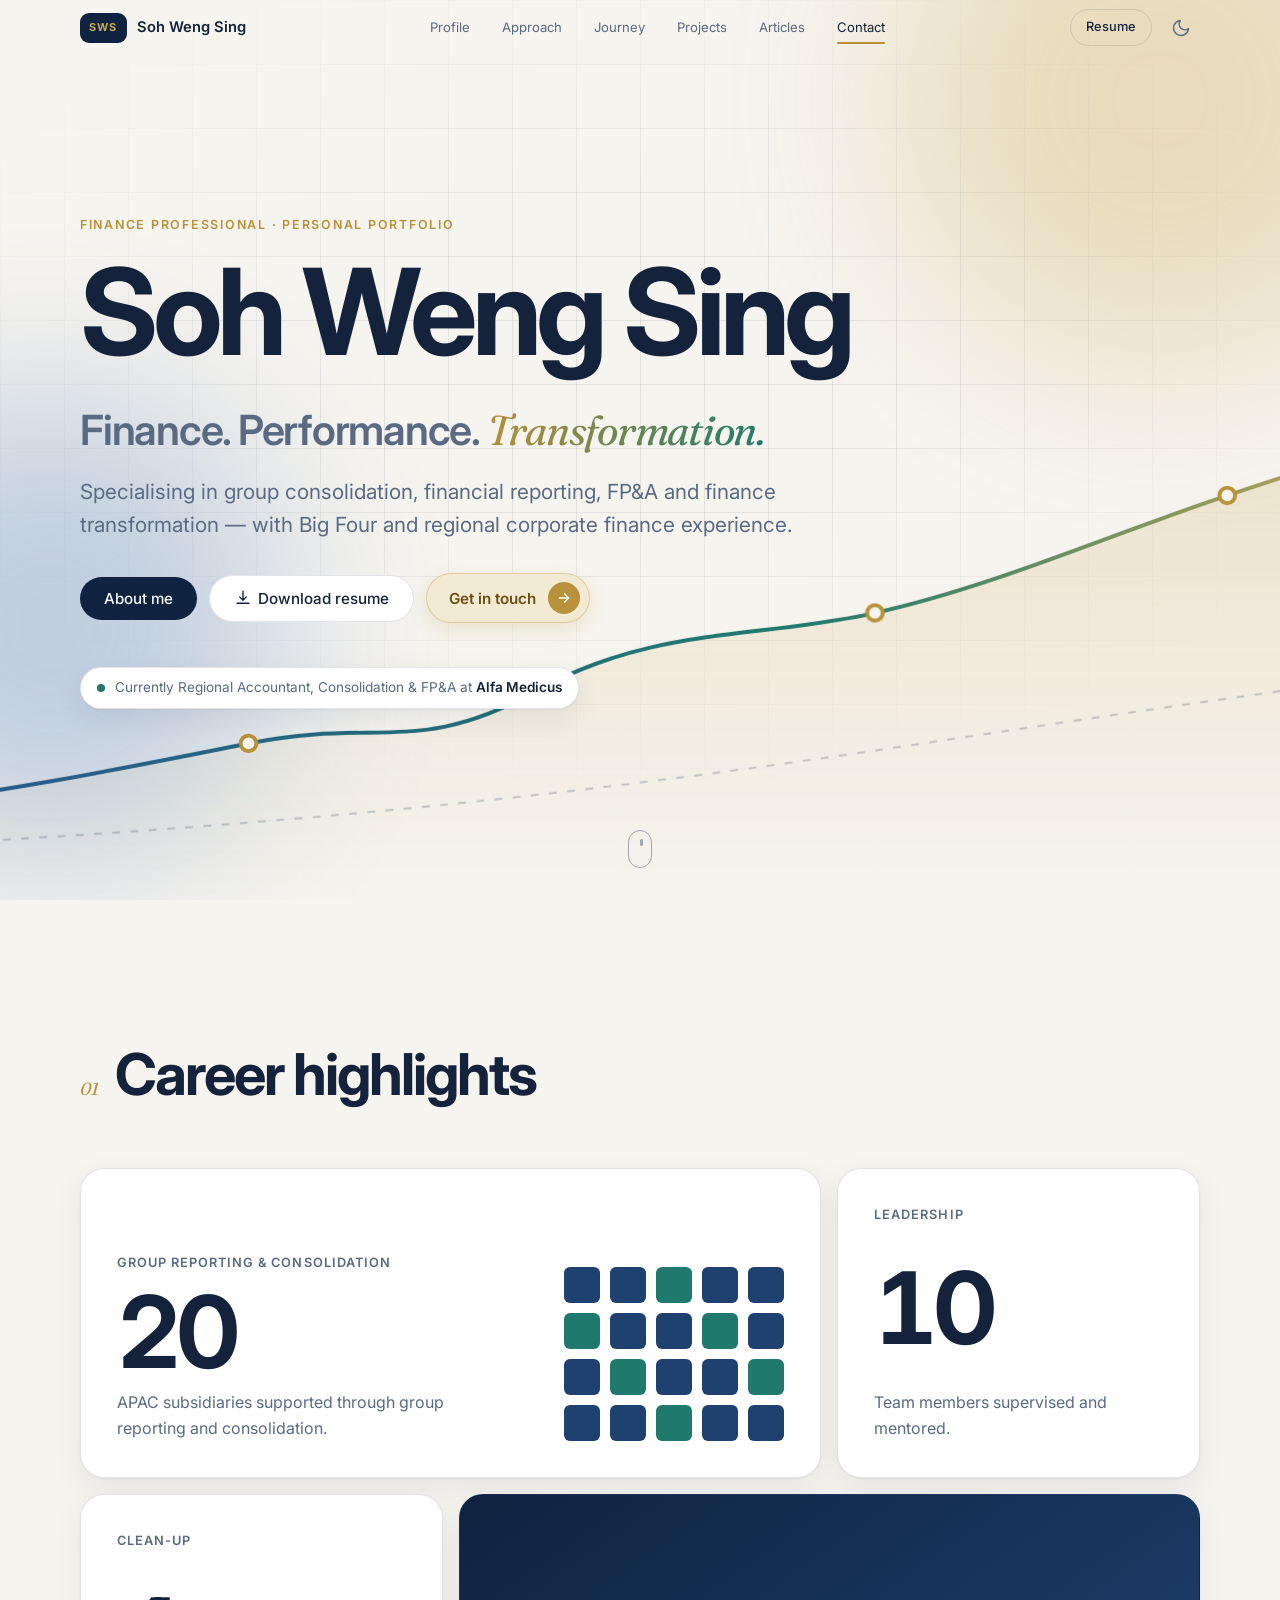
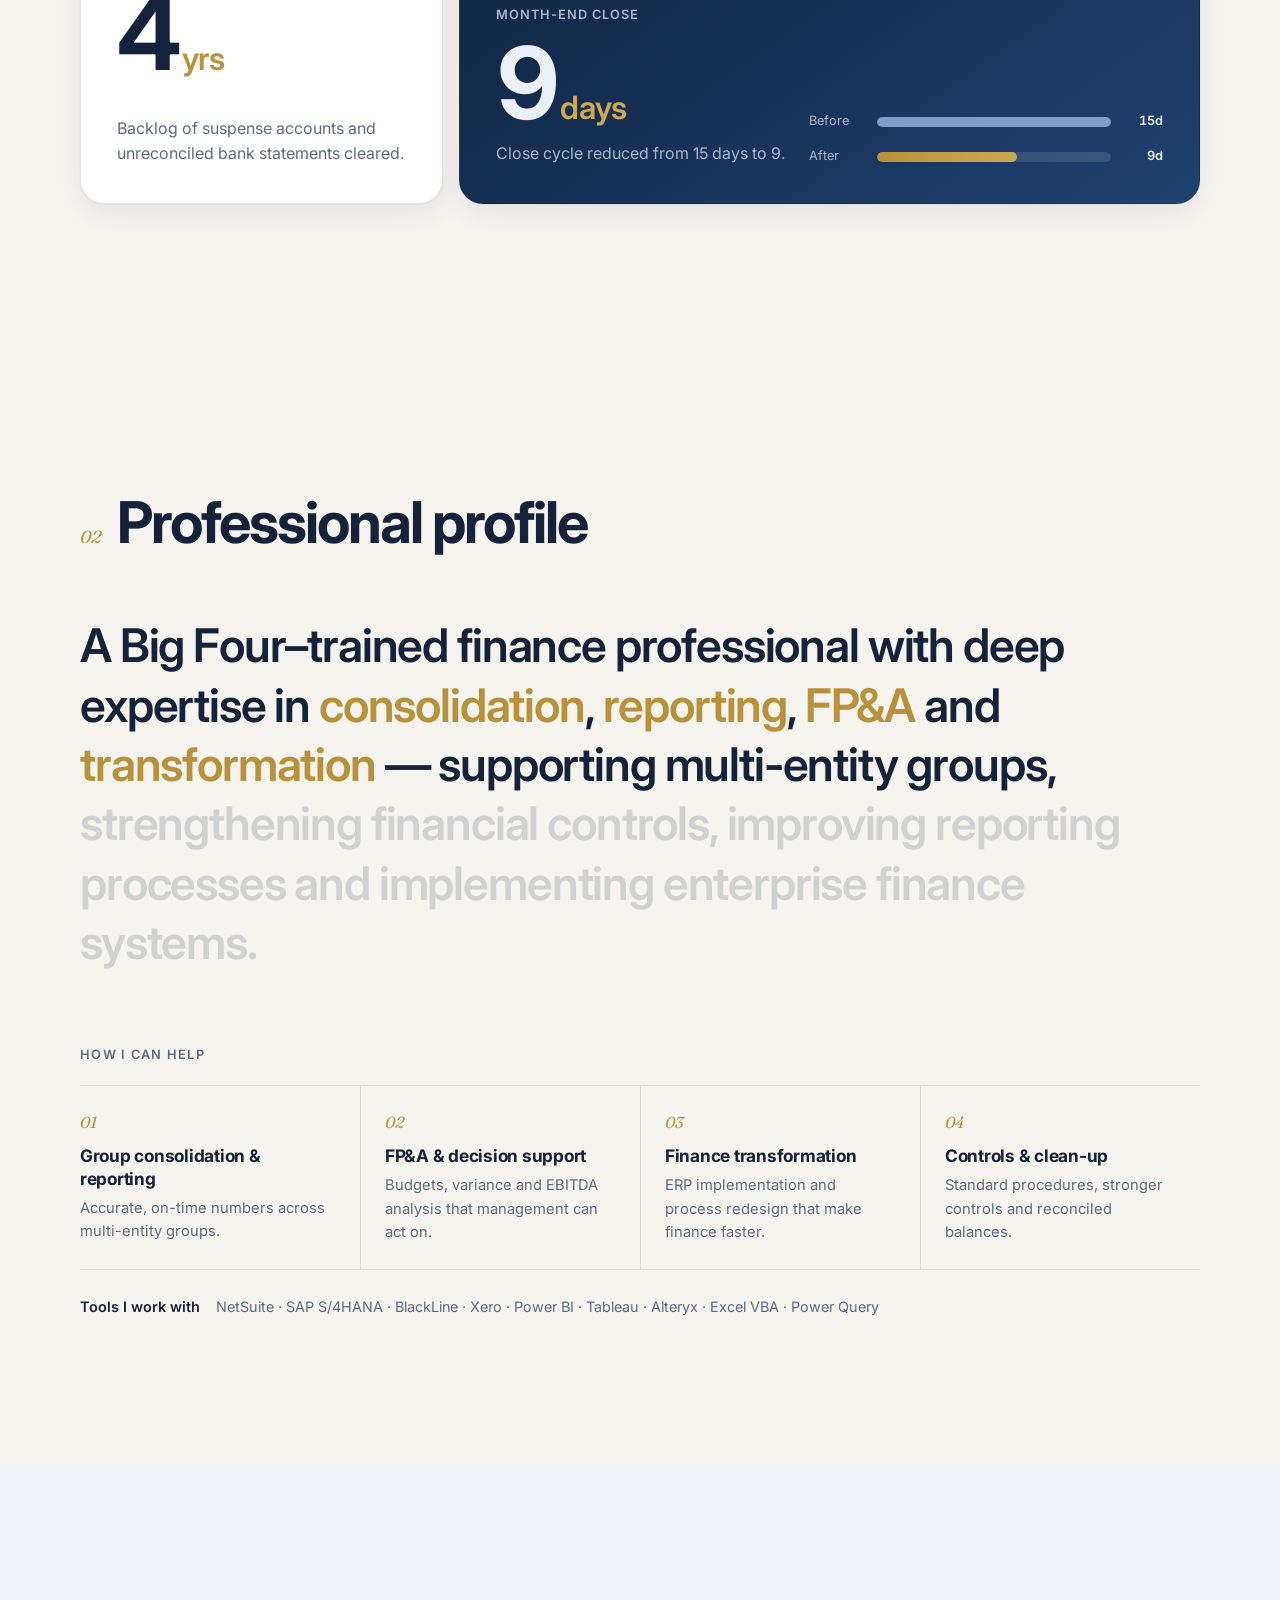
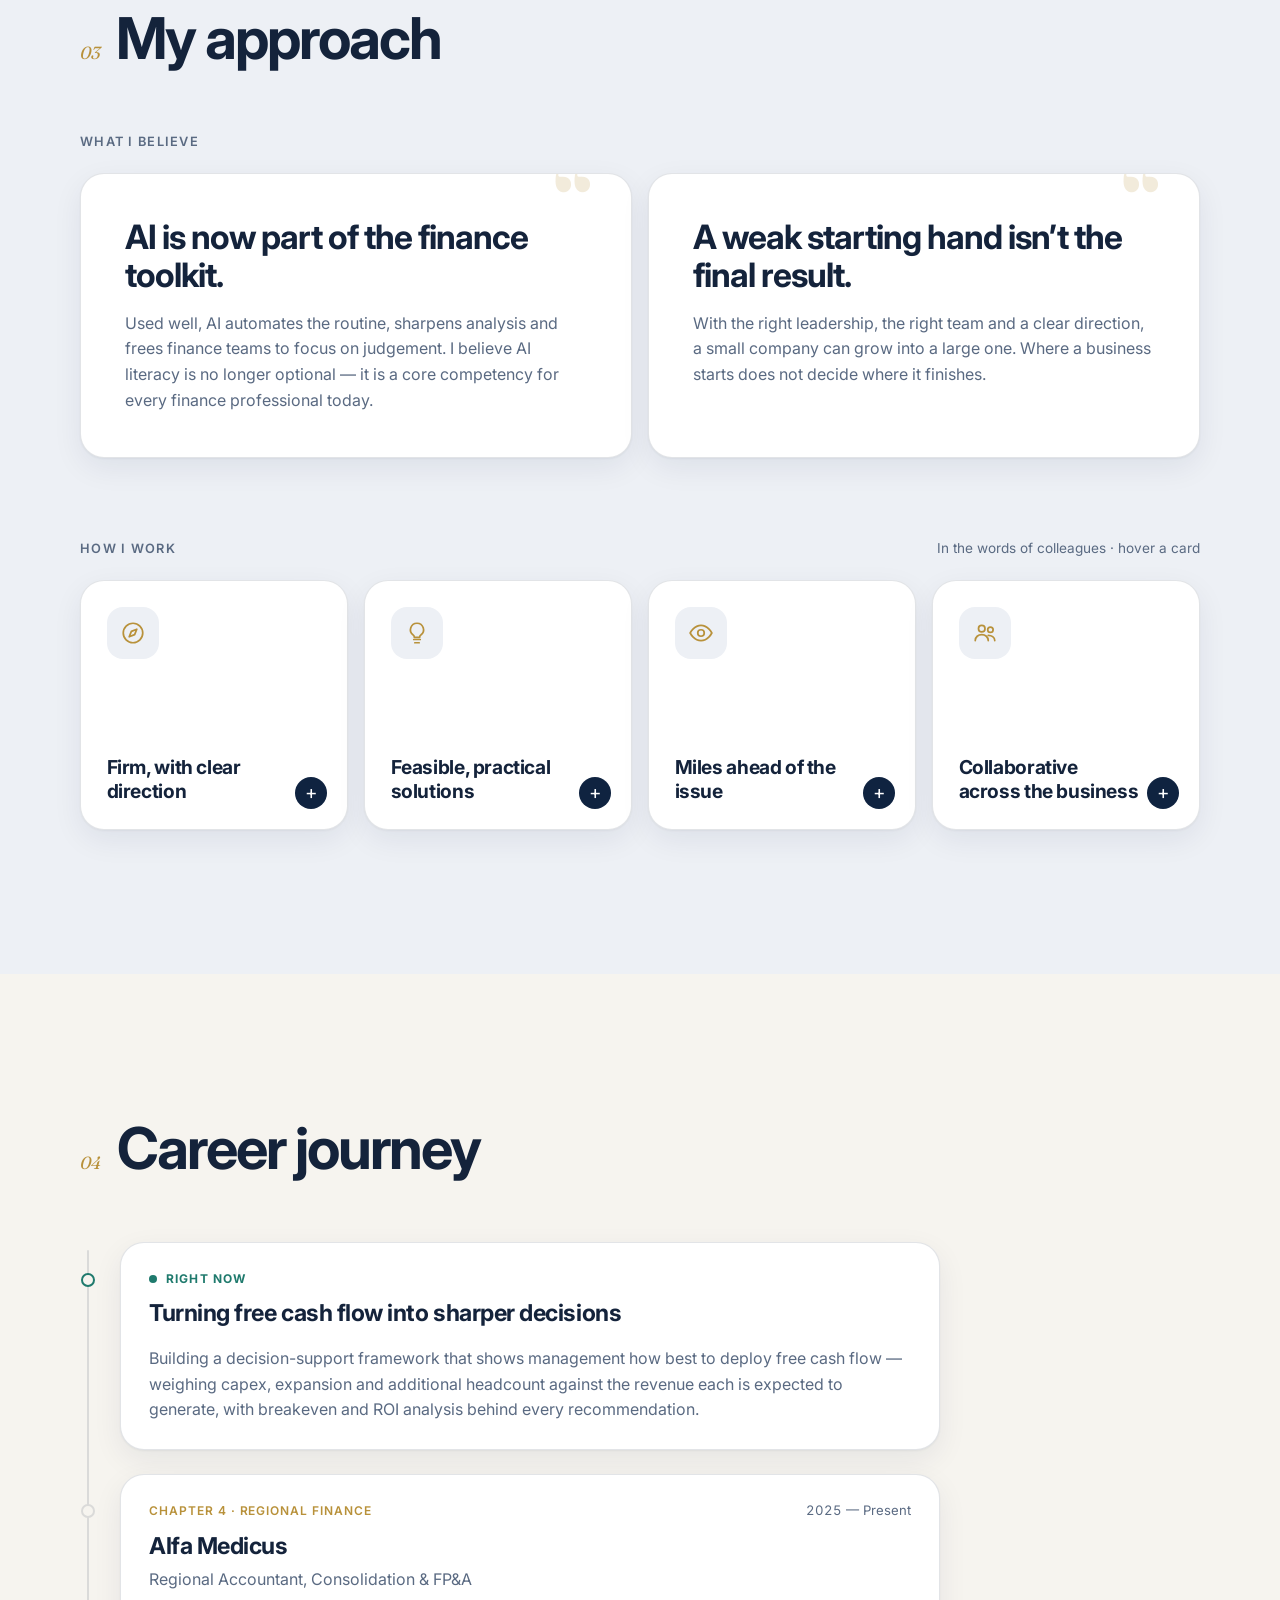
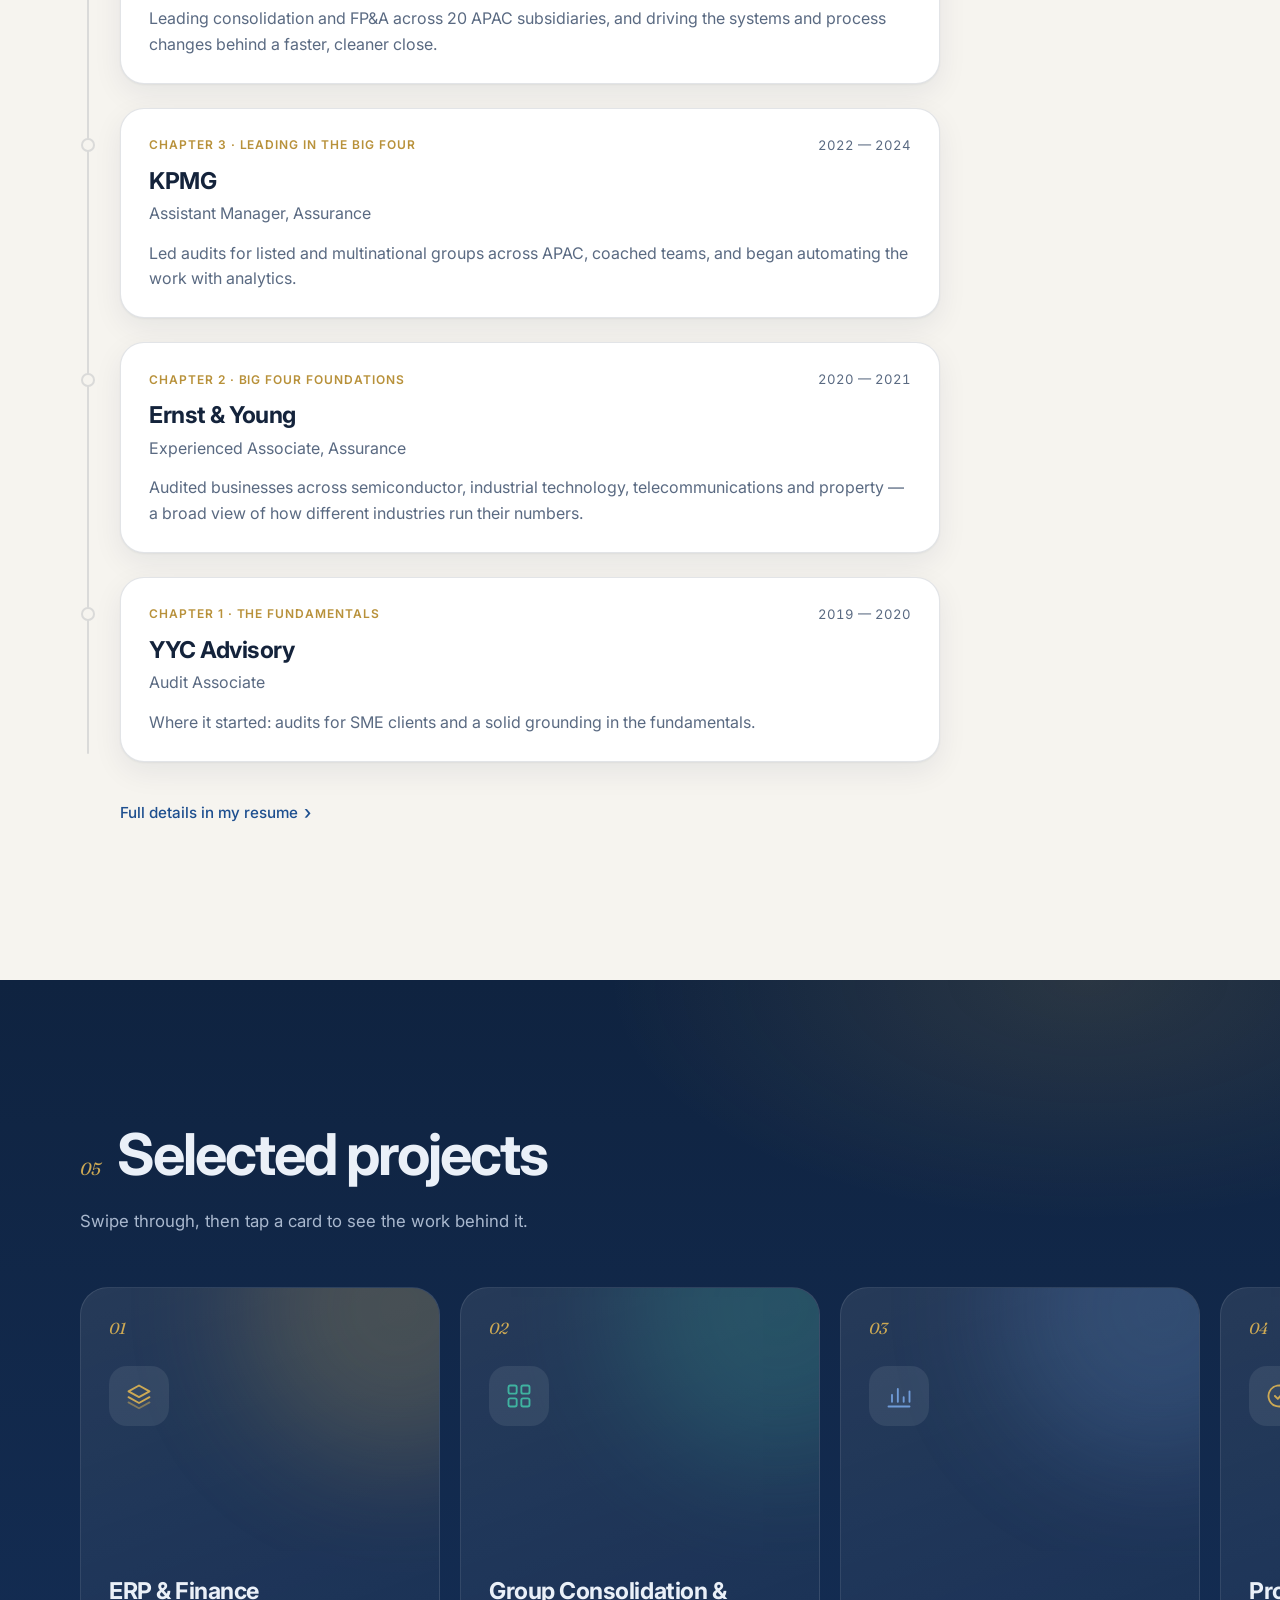
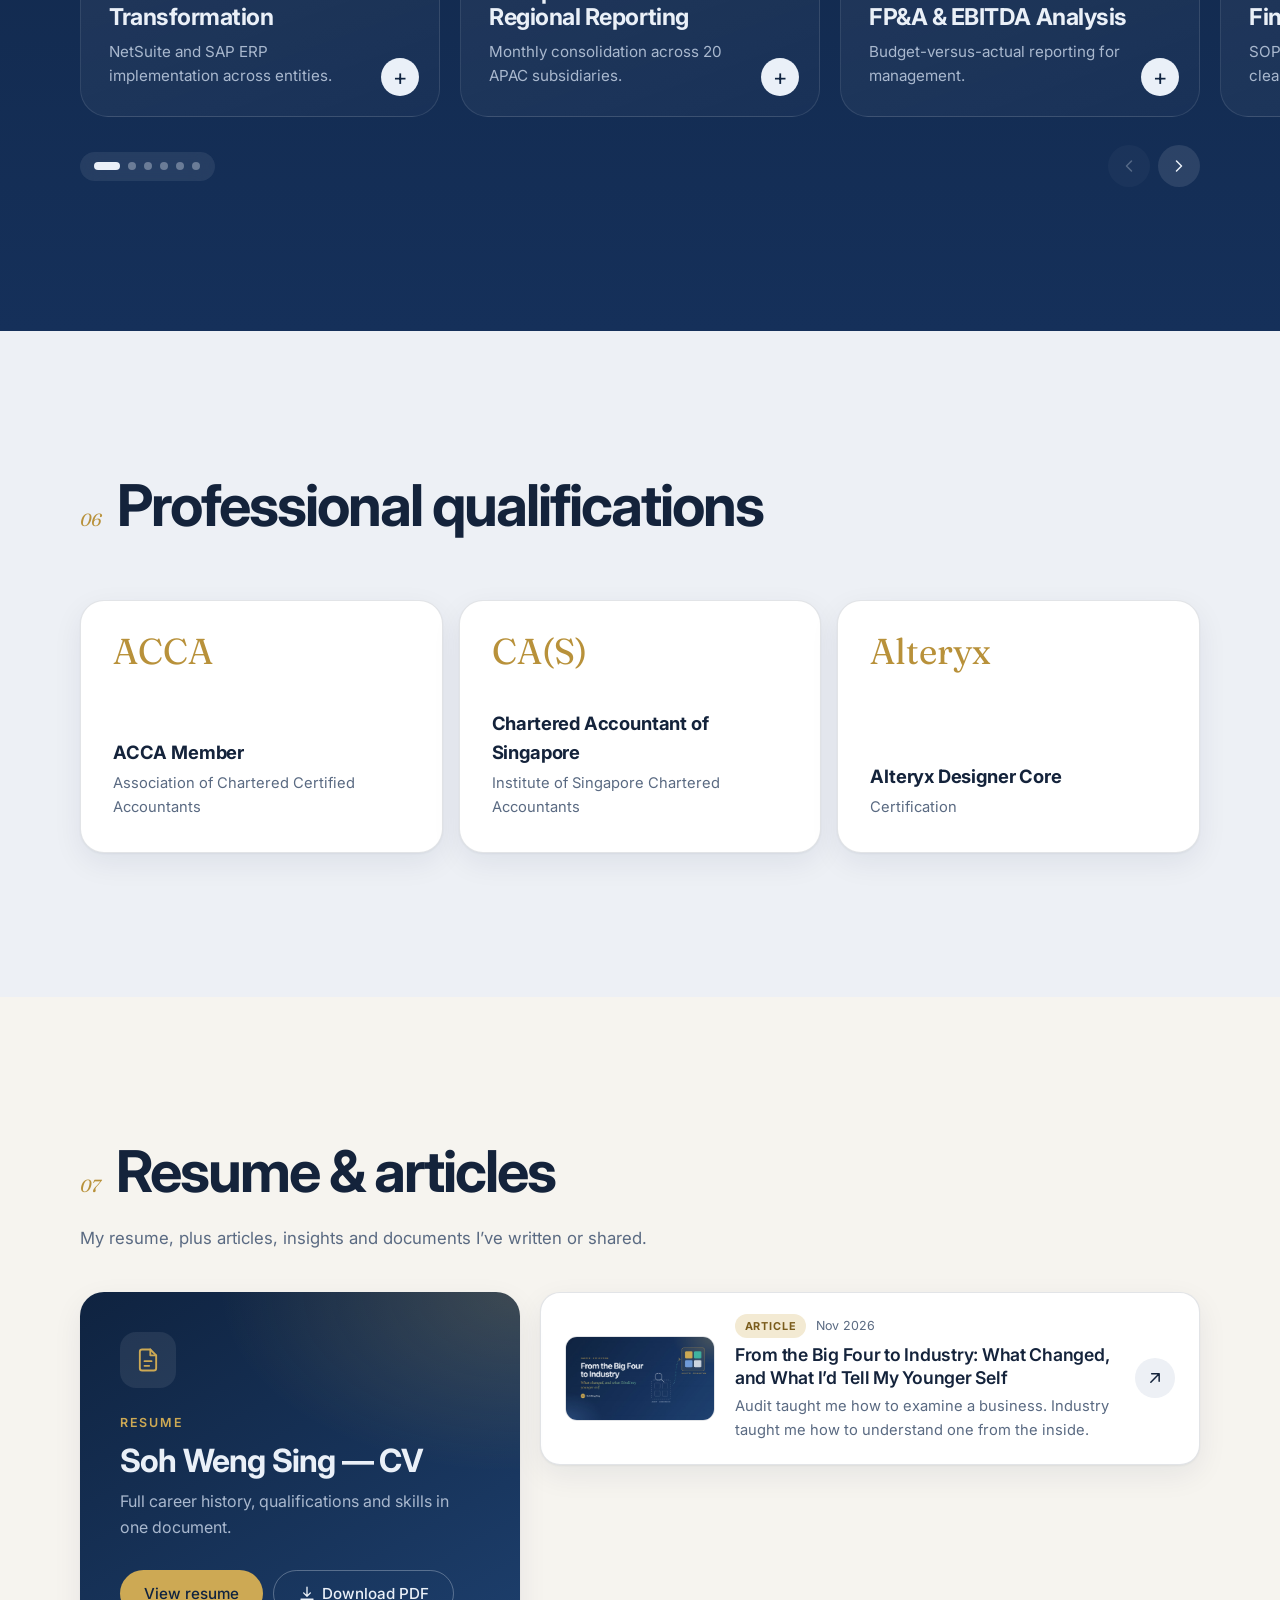
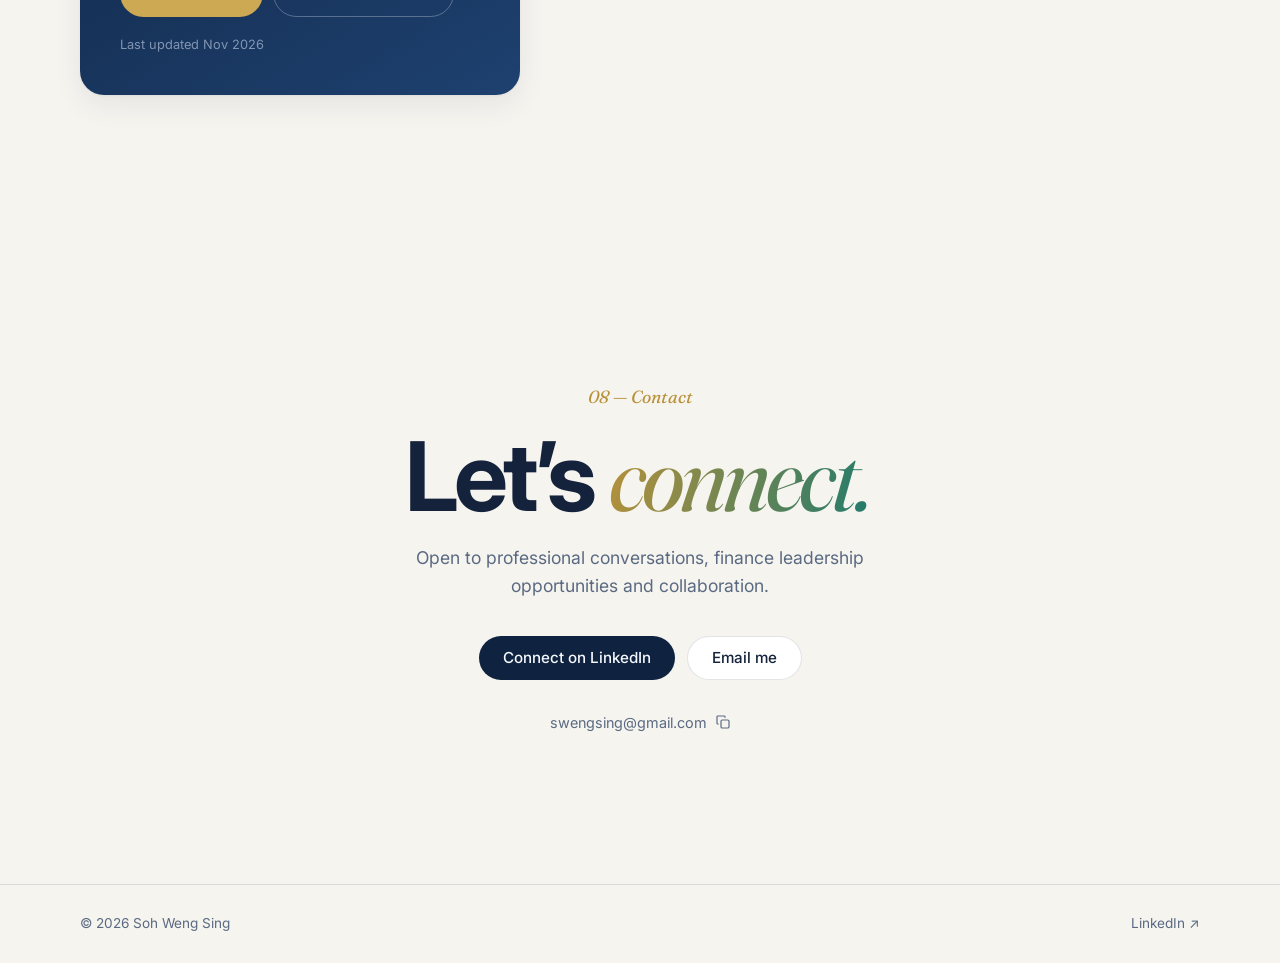
==== commit cab53409: "Add files via upload" ====
--- a/index.html
+++ b/index.html
@@ -6,8 +6,16 @@
   <title>Soh Weng Sing — Finance Professional</title>
   <meta name="description" content="Soh Weng Sing — Regional Accountant specialising in group consolidation, financial reporting, FP&amp;A and finance transformation." />
   <meta name="theme-color" content="#F6F4EF" />
-  <meta property="og:title" content="Soh Weng Sing — Finance Professional" />
-  <meta property="og:description" content="Finance. Performance. Transformation." />
+  <link rel="canonical" href="https://wengsingsoh.com/" />
+  <meta property="og:type" content="website" />
+  <meta property="og:site_name" content="Soh Weng Sing" />
+  <meta property="og:url" content="https://wengsingsoh.com/" />
+  <meta property="og:title" content="Soh Weng Sing — Finance Portfolio" />
+  <meta property="og:description" content="Regional Accountant specialising in group consolidation, FP&amp;A and finance transformation. Experience, projects, articles and resume." />
+  <meta property="og:image" content="https://wengsingsoh.com/images/share-preview.jpg" />
+  <meta property="og:image:width" content="1200" />
+  <meta property="og:image:height" content="627" />
+  <meta name="twitter:card" content="summary_large_image" />
   <link rel="icon" href="data:image/svg+xml,<svg xmlns='http://www.w3.org/2000/svg' viewBox='0 0 64 64'><rect width='64' height='64' rx='14' fill='%230F2340'/><text x='50%25' y='58%25' text-anchor='middle' dominant-baseline='middle' font-family='Georgia,serif' font-size='30' fill='%23CDA954'>S</text></svg>" />
 
   <!-- Fonts -->
--- a/styles.css
+++ b/styles.css
@@ -609,6 +609,20 @@
   transition: transform .35s var(--ease), background-color .25s, color .25s;
 }
 .article-item:hover .article-item__arrow { transform: translateX(3px); background: var(--accent); color: #fff; }
+.article-item.has-thumb { grid-template-columns: 150px 1fr auto; }
+.article-item.has-thumb .article-item__meta,
+.article-item.has-thumb .article-item__title,
+.article-item.has-thumb .article-item__summary { grid-column: 2; }
+.article-item.has-thumb .article-item__arrow { grid-column: 3; }
+.article-item__thumb { grid-column: 1; grid-row: 1 / span 3; width: 150px; aspect-ratio: 16 / 9; height: auto; object-fit: cover; border-radius: 12px; border: 1px solid var(--line); }
+@media (max-width: 560px) {
+  .article-item.has-thumb { grid-template-columns: 1fr auto; }
+  .article-item__thumb { grid-column: 1 / -1; grid-row: auto; width: 100%; margin-bottom: .5rem; }
+  .article-item.has-thumb .article-item__meta,
+  .article-item.has-thumb .article-item__title,
+  .article-item.has-thumb .article-item__summary { grid-column: 1; }
+  .article-item.has-thumb .article-item__arrow { grid-column: 2; grid-row: 2 / span 3; }
+}
 .article-empty {
   display: grid; place-items: center; align-content: center; gap: .4rem; min-height: 220px; padding: 2rem; text-align: center;
   border: 1.5px dashed var(--line); border-radius: var(--radius); color: var(--text-muted);
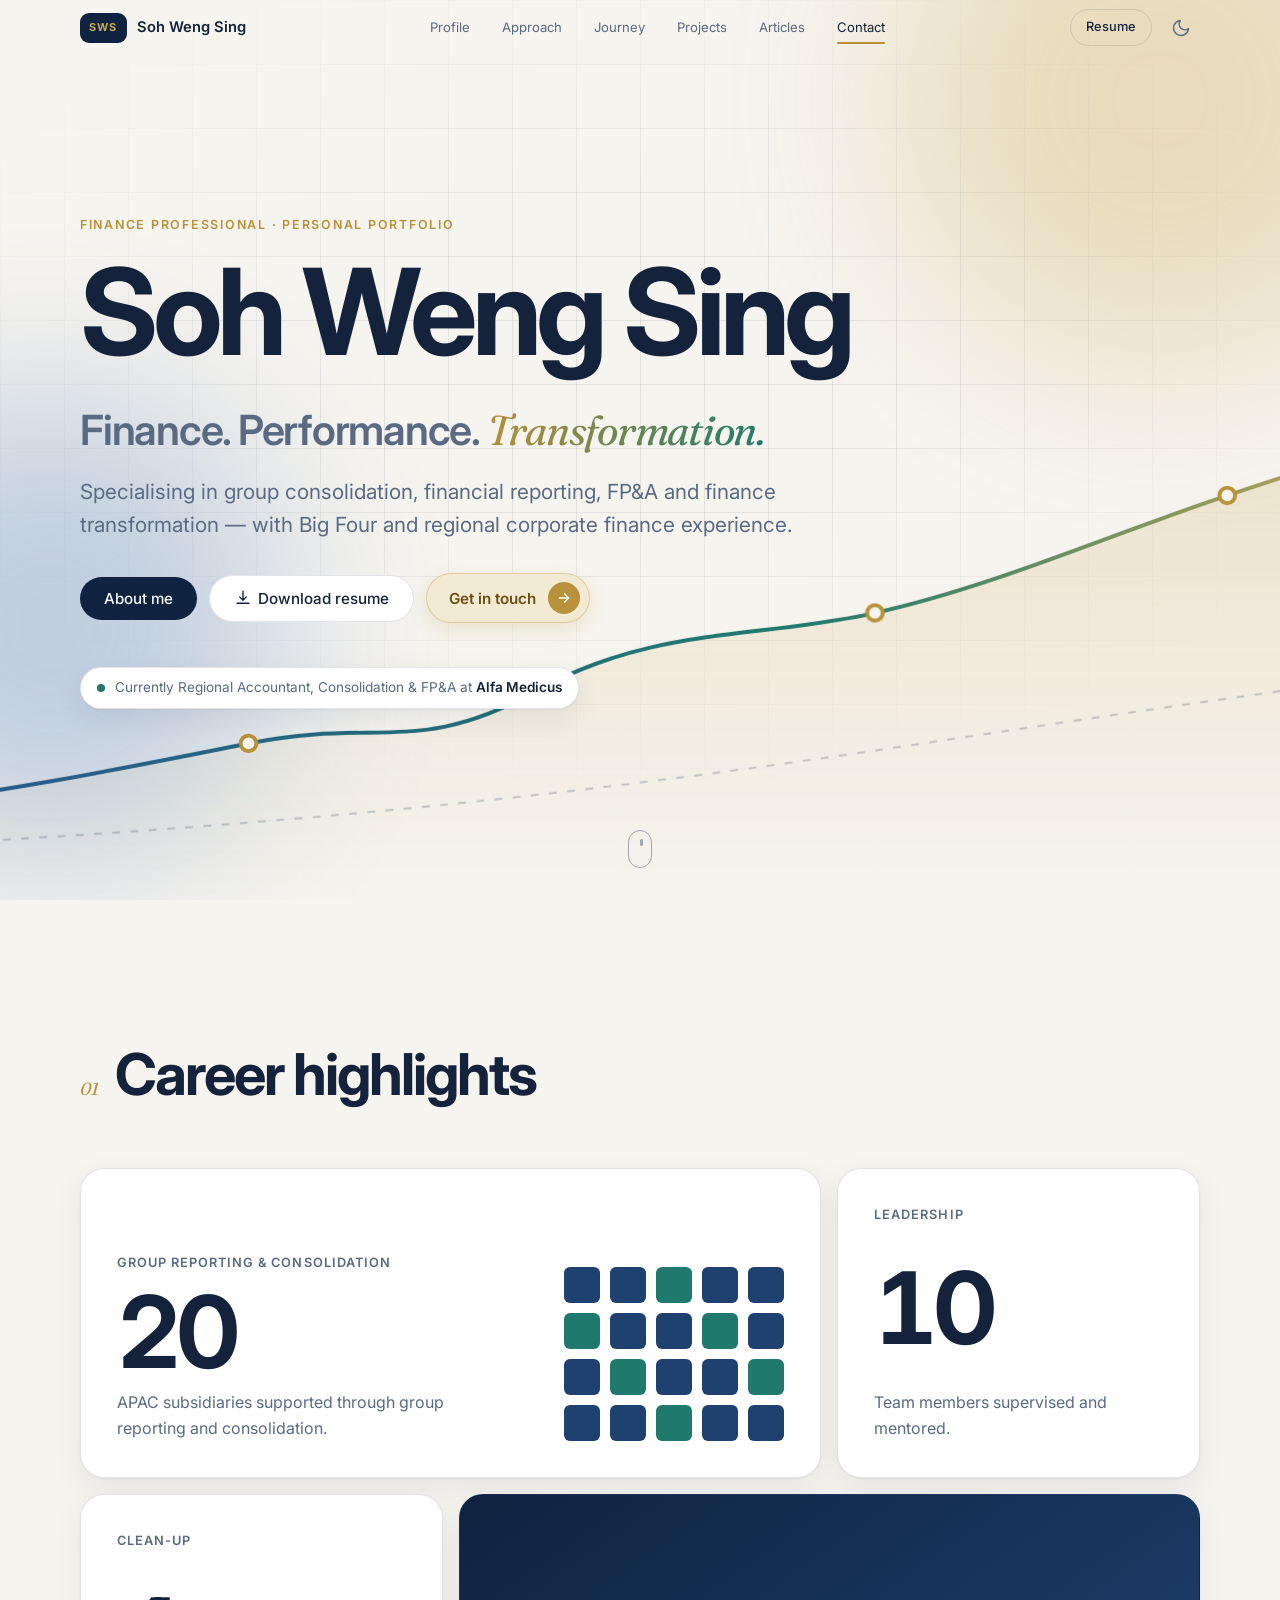
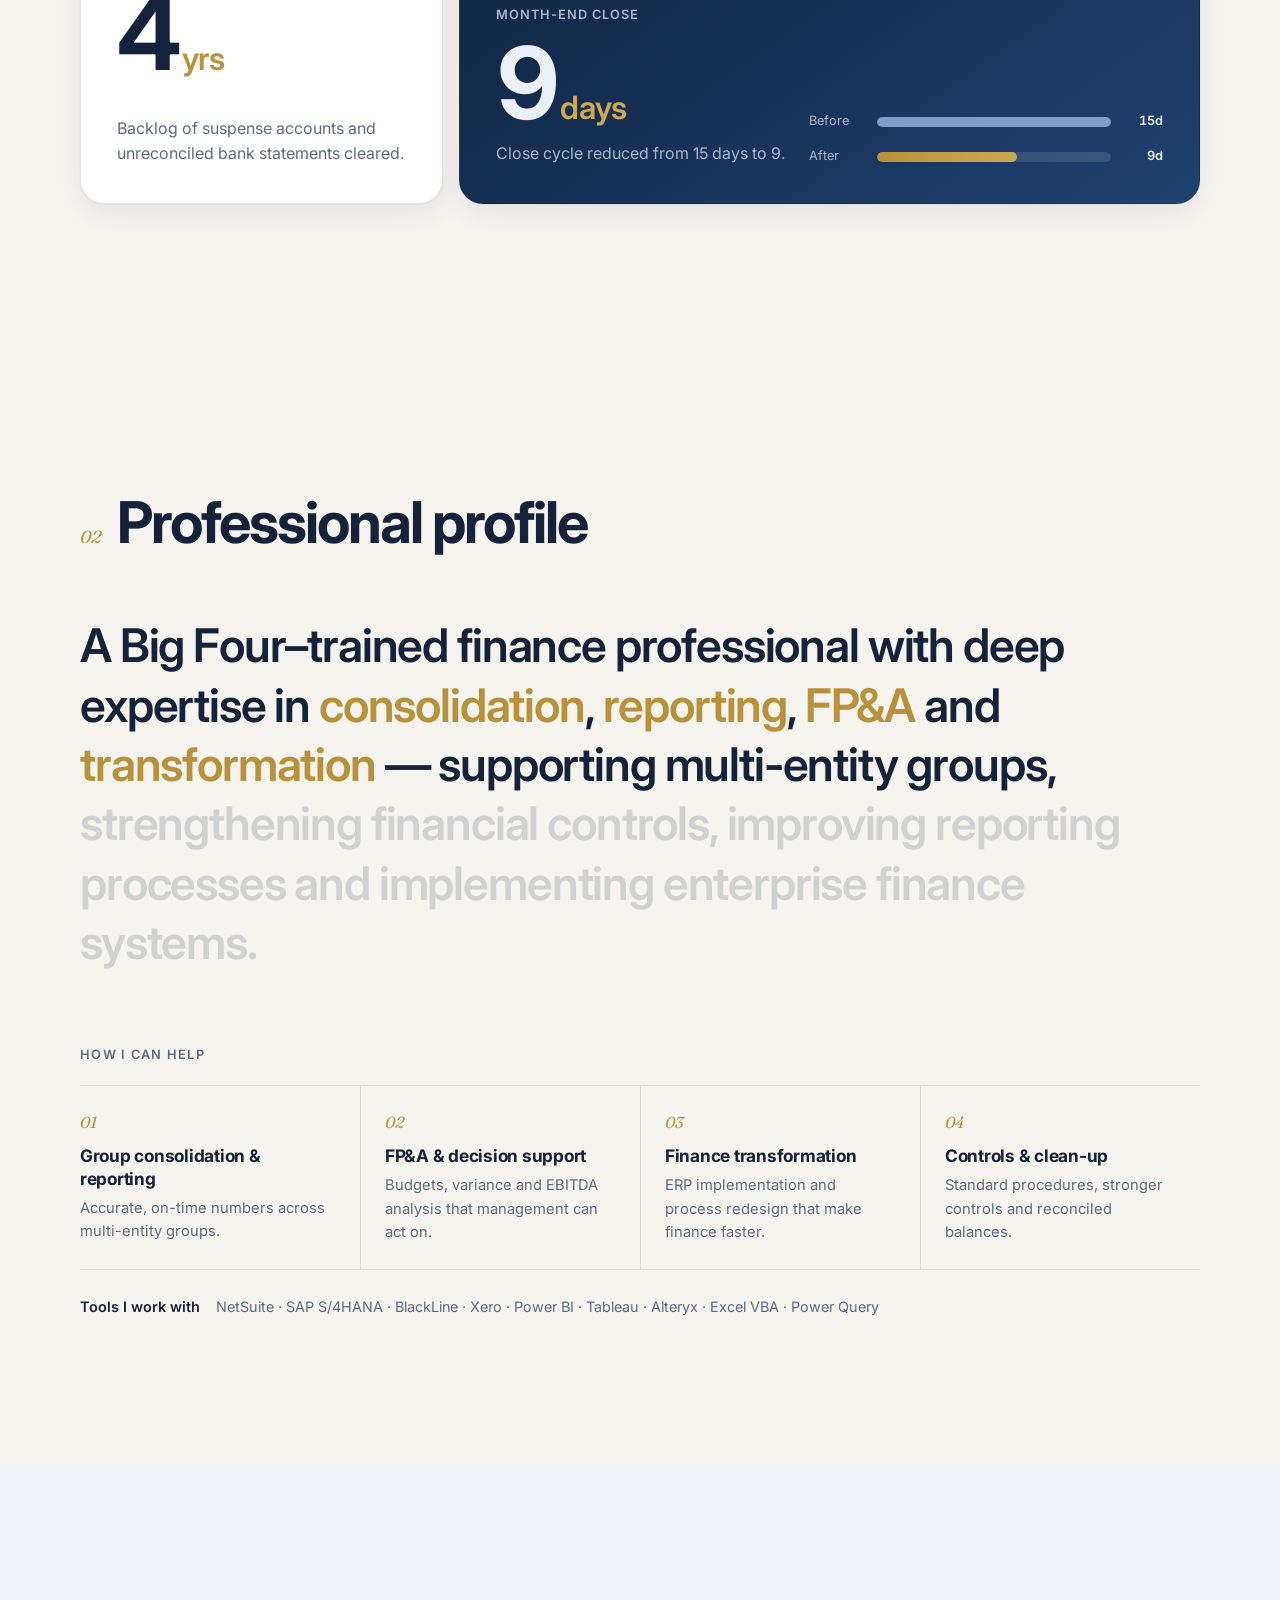
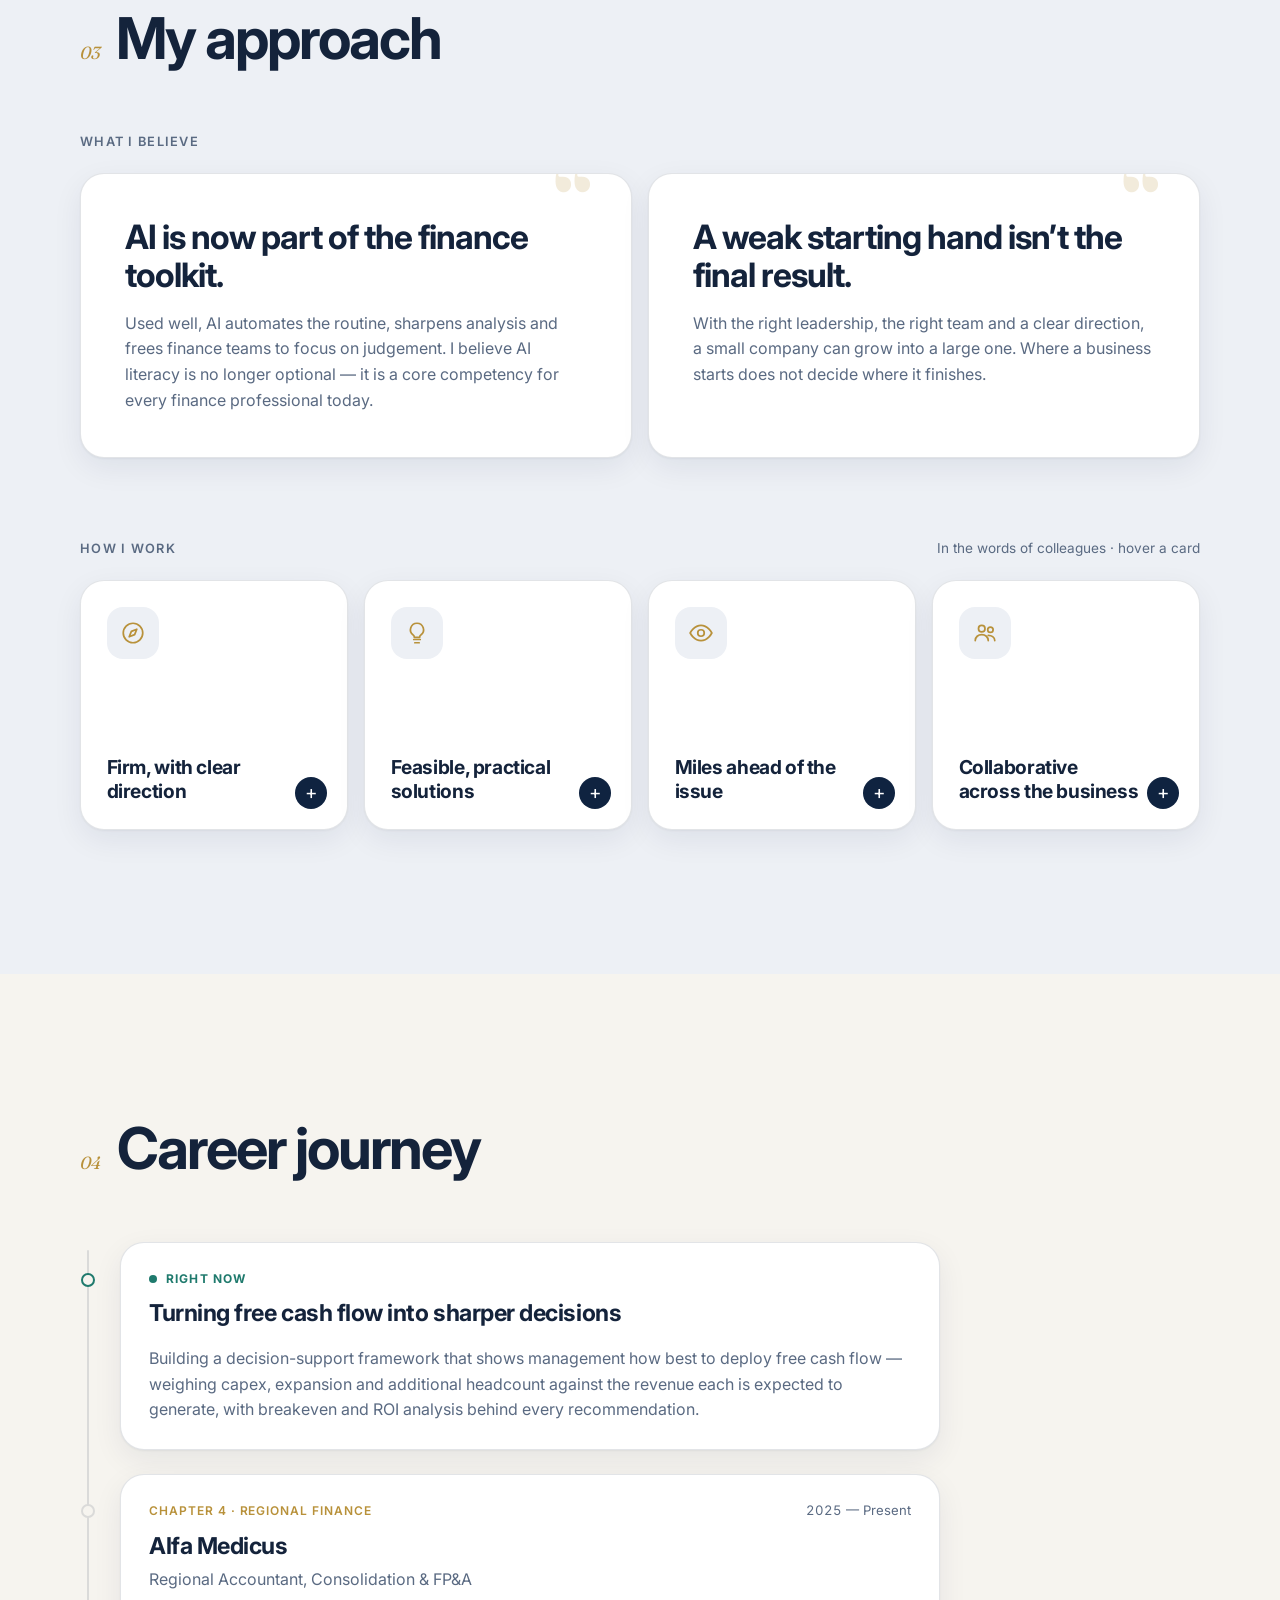
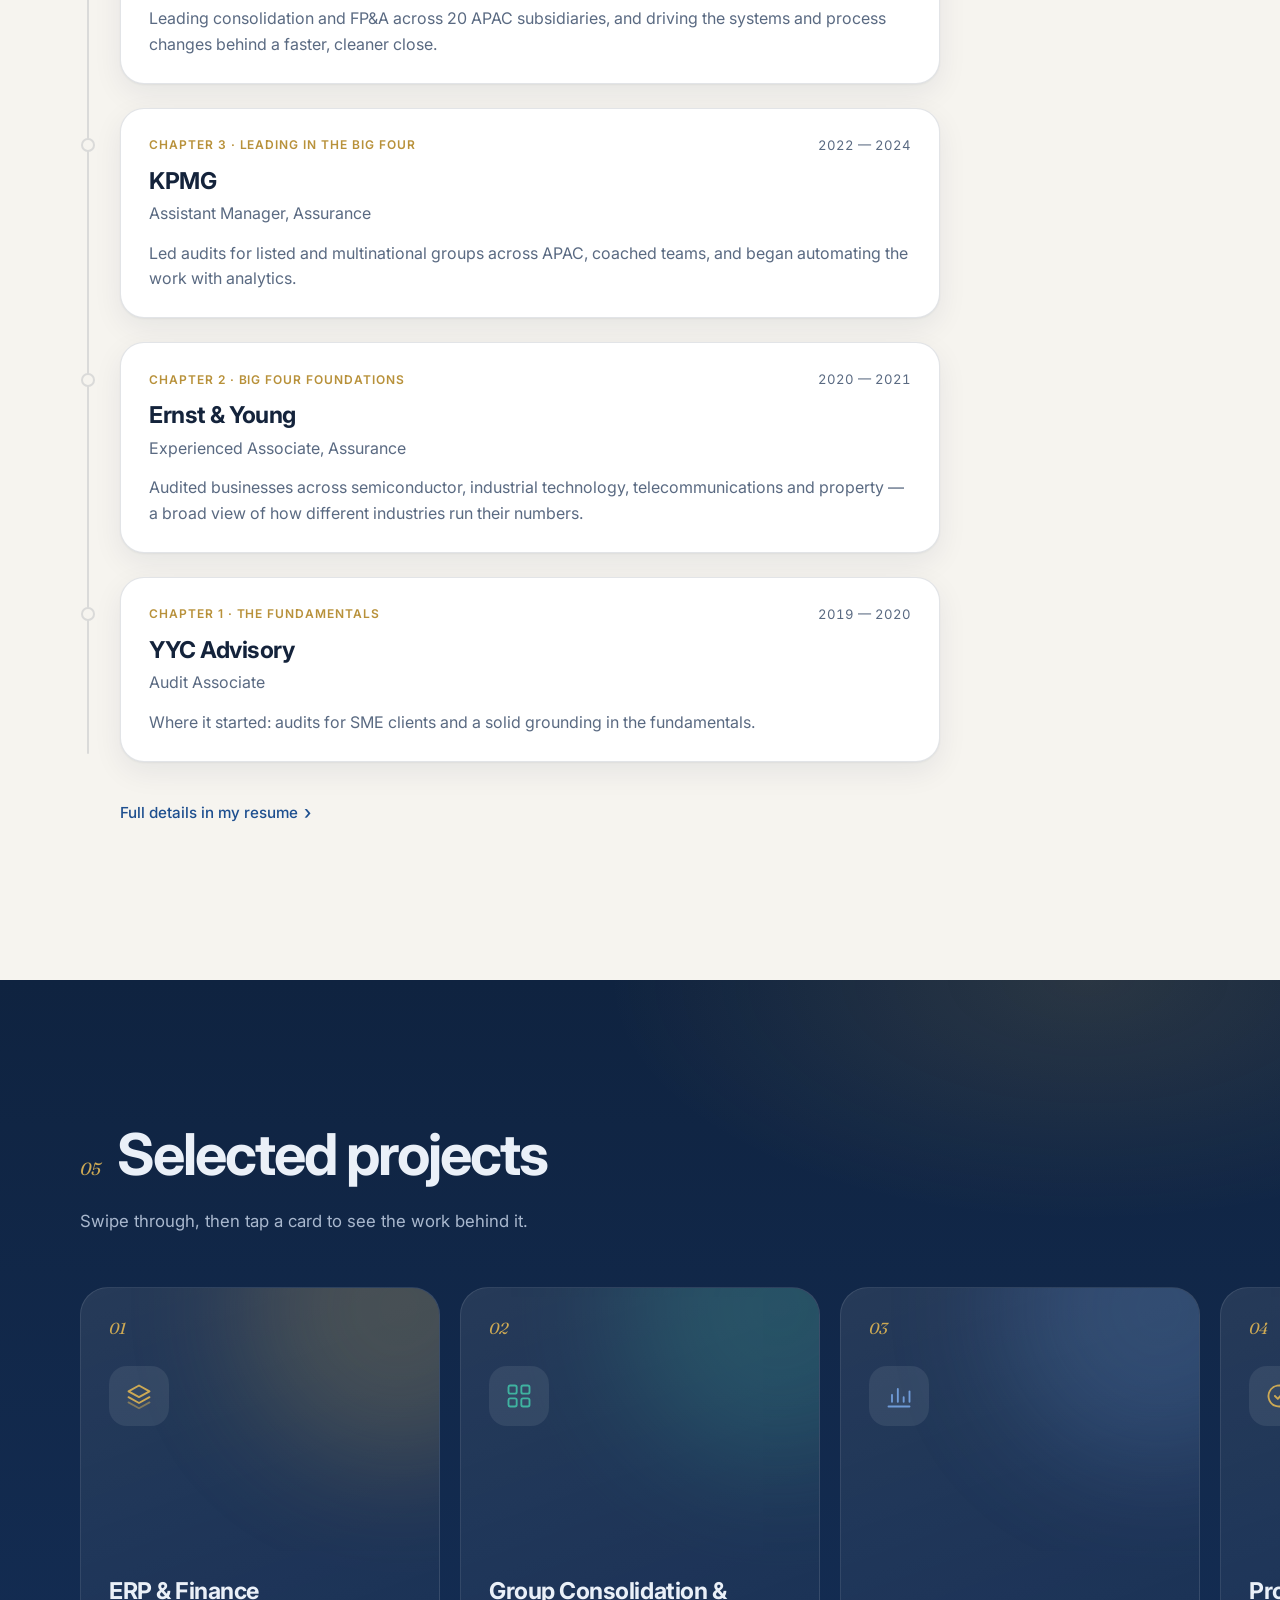
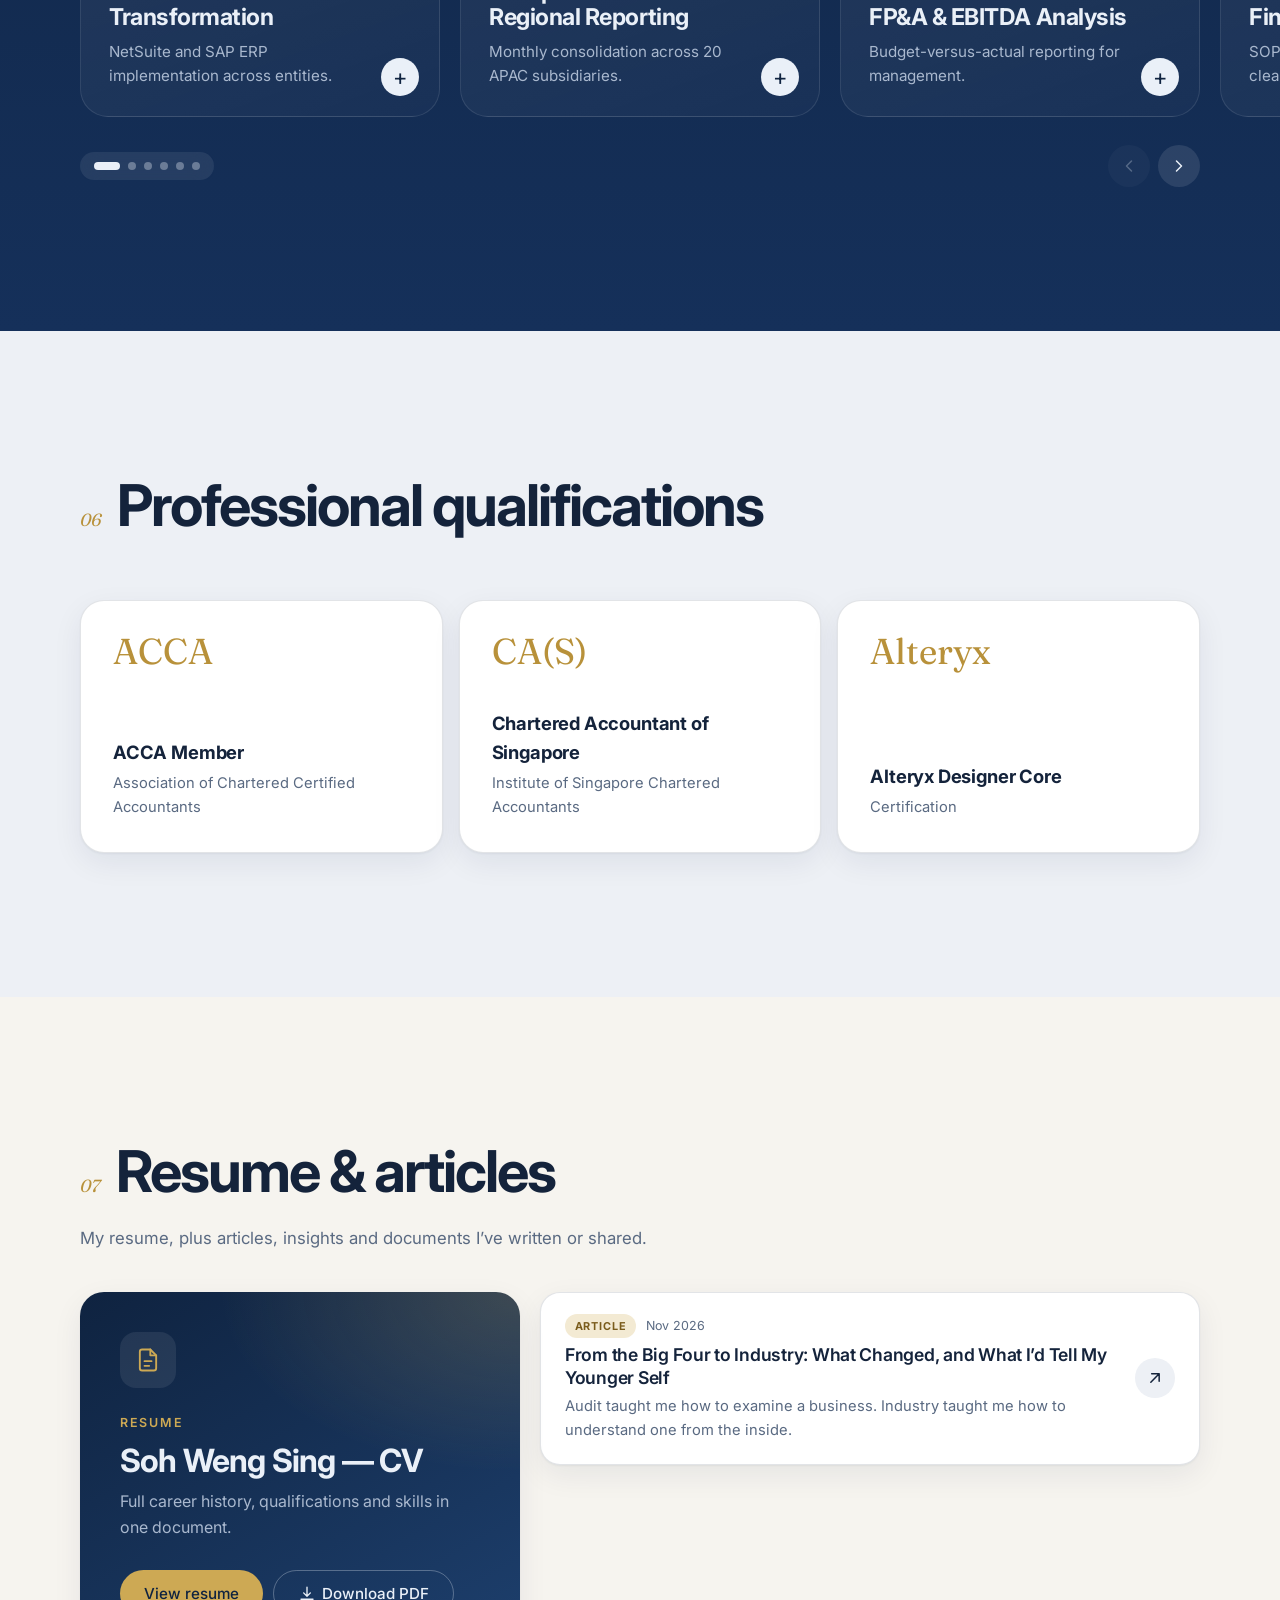
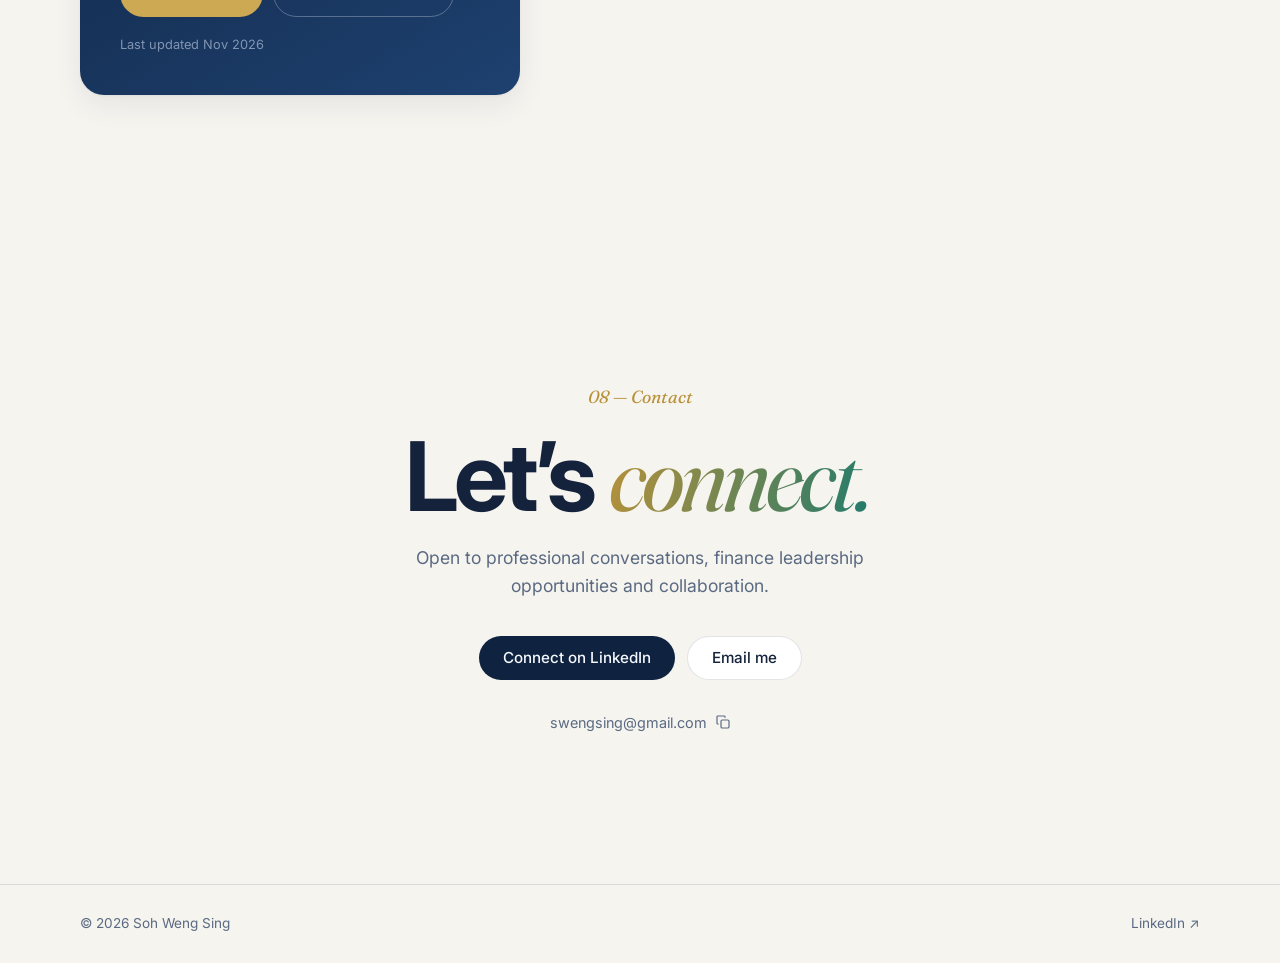
==== commit 08e14161: "Add files via upload" ====
--- a/index.html
+++ b/index.html
@@ -39,6 +39,20 @@
   </script>
   <script src="content.js" defer></script>
   <script src="script.js" defer></script>
+  <!-- Tells Google who this site is about -->
+  <script type="application/ld+json">
+  {
+    "@context": "https://schema.org",
+    "@type": "Person",
+    "name": "Soh Weng Sing",
+    "url": "https://wengsingsoh.com/",
+    "jobTitle": "Regional Accountant, Consolidation & FP&A",
+    "worksFor": { "@type": "Organization", "name": "Alfa Medicus" },
+    "alumniOf": [{ "@type": "Organization", "name": "KPMG" }, { "@type": "Organization", "name": "Ernst & Young" }],
+    "hasCredential": ["ACCA", "Chartered Accountant of Singapore"],
+    "sameAs": ["https://www.linkedin.com/in/wengsingsoh/"]
+  }
+  </script>
 </head>
 
 <body>
@@ -63,7 +77,7 @@
       </nav>
 
       <div class="nav__actions">
-        <a class="nav__resume" data-resume-view href="#articles" target="_blank" rel="noopener">Resume</a>
+        <a class="nav__resume" data-resume-view href="documents/Soh-Weng-Sing-Resume.pdf" target="_blank" rel="noopener">Resume</a>
         <button class="icon-btn" id="themeToggle" type="button" aria-label="Switch light / dark theme">
           <svg class="i icon-moon" viewBox="0 0 24 24"><path d="M21 12.8A9 9 0 1 1 11.2 3a7 7 0 0 0 9.8 9.8Z"/></svg>
           <svg class="i icon-sun" viewBox="0 0 24 24"><circle cx="12" cy="12" r="4"/><path d="M12 2v2M12 20v2M4.9 4.9l1.4 1.4M17.7 17.7l1.4 1.4M2 12h2M20 12h2M4.9 19.1l1.4-1.4M17.7 6.3l1.4-1.4"/></svg>
@@ -83,7 +97,7 @@
     <a href="#projects" style="--i:3">Projects</a>
     <a href="#articles" style="--i:4">Articles</a>
     <a href="#contact" style="--i:5">Contact</a>
-    <a href="#articles" style="--i:6" data-resume-view target="_blank" rel="noopener">Resume ↗</a>
+    <a href="documents/Soh-Weng-Sing-Resume.pdf" style="--i:6" data-resume-view target="_blank" rel="noopener">Resume ↗</a>
   </div>
 
   <main id="main">
@@ -130,7 +144,7 @@
         </p>
         <div class="hero__cta fade-up" style="--d:.7s">
           <a class="btn btn--primary" href="#profile">About me</a>
-          <a class="btn btn--ghost" data-resume-download href="#articles">
+          <a class="btn btn--ghost" data-resume-download href="documents/Soh-Weng-Sing-Resume.pdf" download>
             <svg class="i" viewBox="0 0 24 24"><path d="M12 3v12m0 0-4.5-4.5M12 15l4.5-4.5M4 19h16"/></svg>Download resume
           </a>
           <a class="btn btn--touch" href="#contact">Get in touch <span class="chev" aria-hidden="true"><svg class="i" viewBox="0 0 24 24"><path d="M5 12h14M13 6l6 6-6 6"/></svg></span></a>
@@ -398,7 +412,7 @@
           </article>
         </div>
 
-        <a class="btn btn--link journey__resume reveal" data-resume-view href="#articles" target="_blank" rel="noopener">
+        <a class="btn btn--link journey__resume reveal" data-resume-view href="documents/Soh-Weng-Sing-Resume.pdf" target="_blank" rel="noopener">
           Full details in my resume <span class="chev">›</span>
         </a>
       </div>
@@ -540,15 +554,22 @@
             <h3>Soh Weng Sing — CV</h3>
             <p class="resume-card__text">Full career history, qualifications and skills in one document.</p>
             <div class="resume-card__actions">
-              <a class="btn btn--gold" data-resume-view href="#" target="_blank" rel="noopener">View resume</a>
-              <a class="btn btn--outline-light" data-resume-download href="#">
+              <a class="btn btn--gold" data-resume-view href="documents/Soh-Weng-Sing-Resume.pdf" target="_blank" rel="noopener">View resume</a>
+              <a class="btn btn--outline-light" data-resume-download href="documents/Soh-Weng-Sing-Resume.pdf" download>
                 <svg class="i" viewBox="0 0 24 24"><path d="M12 3v12m0 0-4.5-4.5M12 15l4.5-4.5M4 19h16"/></svg>Download PDF
               </a>
             </div>
             <p class="resume-card__updated" data-resume-updated></p>
           </article>
 
-          <div class="article-list reveal" id="articleList" style="--d:.1s"></div>
+          <div class="article-list reveal" id="articleList" style="--d:.1s">
+            <!-- Plain link so search engines see it before JavaScript runs; script.js redraws this list from content.js -->
+            <a class="article-item" href="articles/from-big-four-to-industry.html">
+              <span class="article-item__meta"><span class="article-item__type">Article</span><span>Nov 2026</span></span>
+              <span class="article-item__title">From the Big Four to Industry: What Changed, and What I’d Tell My Younger Self</span>
+              <span class="article-item__summary">Audit taught me how to examine a business. Industry taught me how to understand one from the inside.</span>
+            </a>
+          </div>
         </div>
       </div>
     </section>
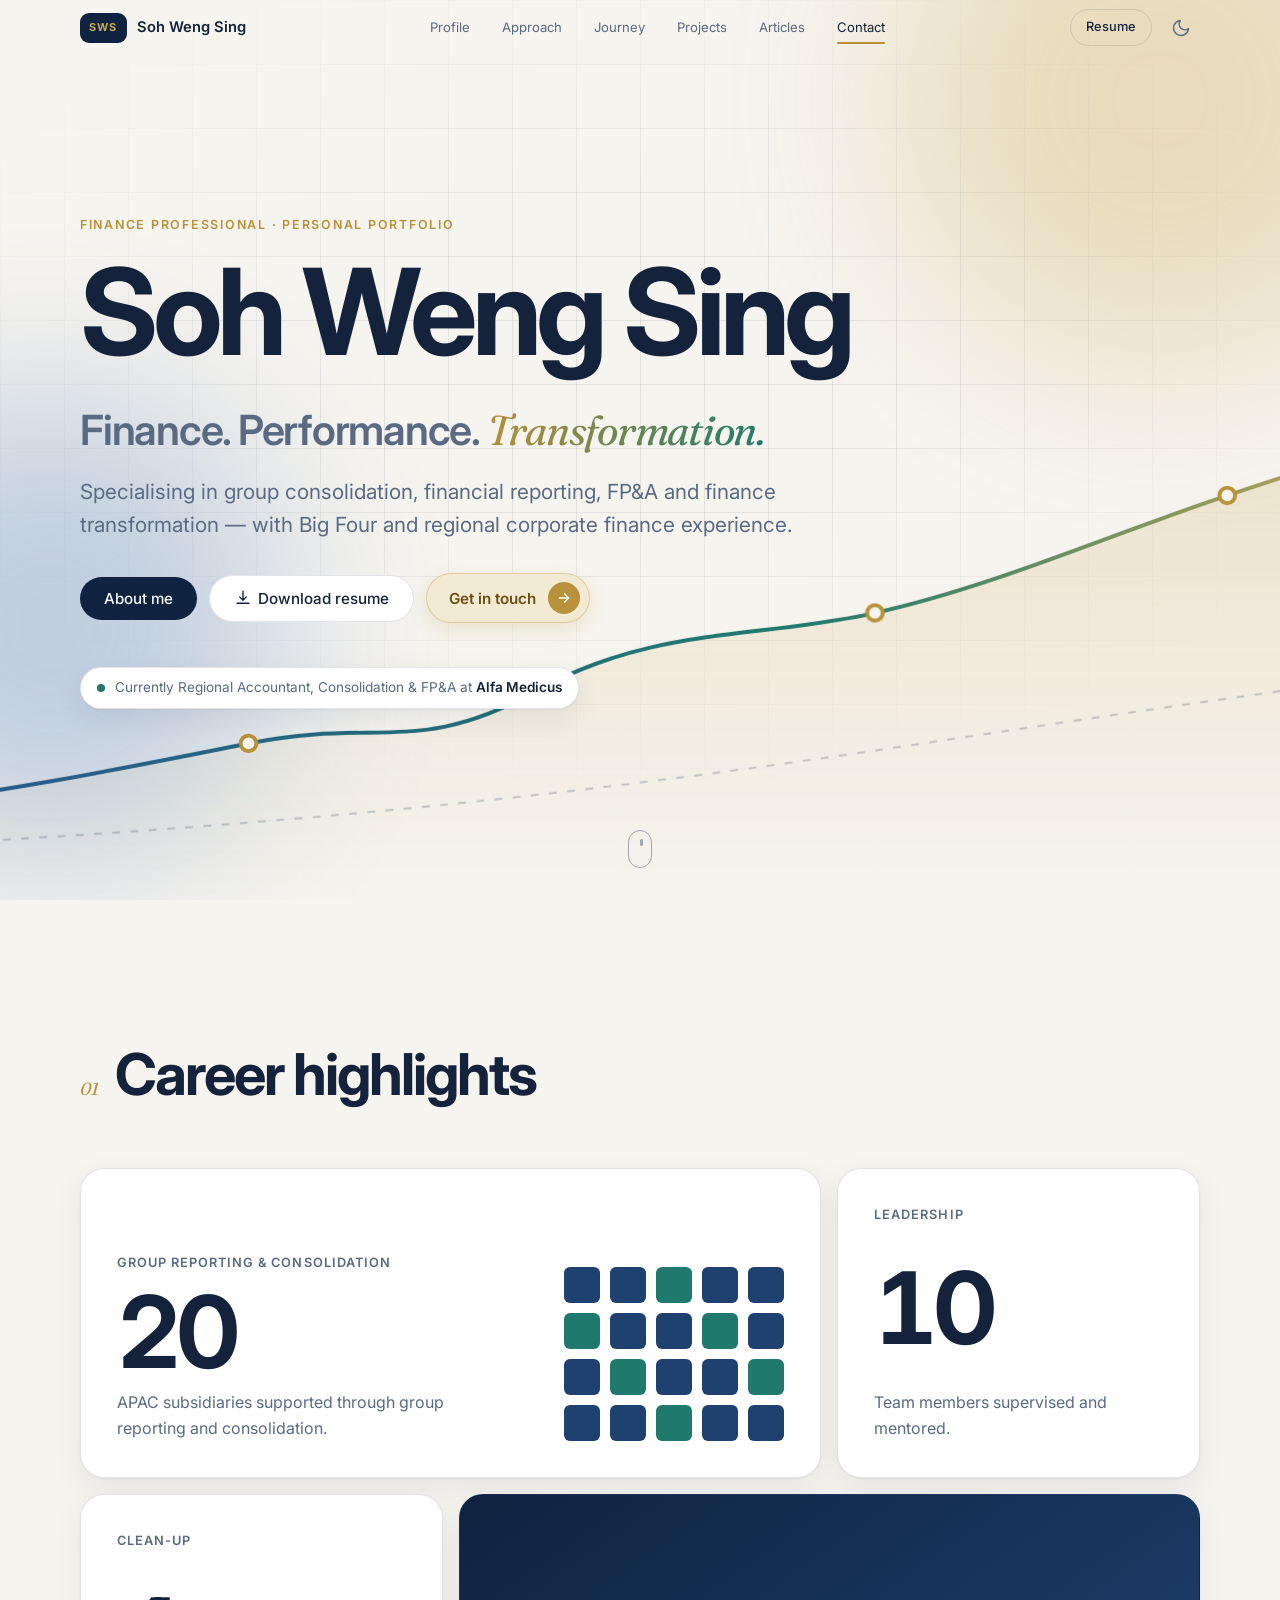
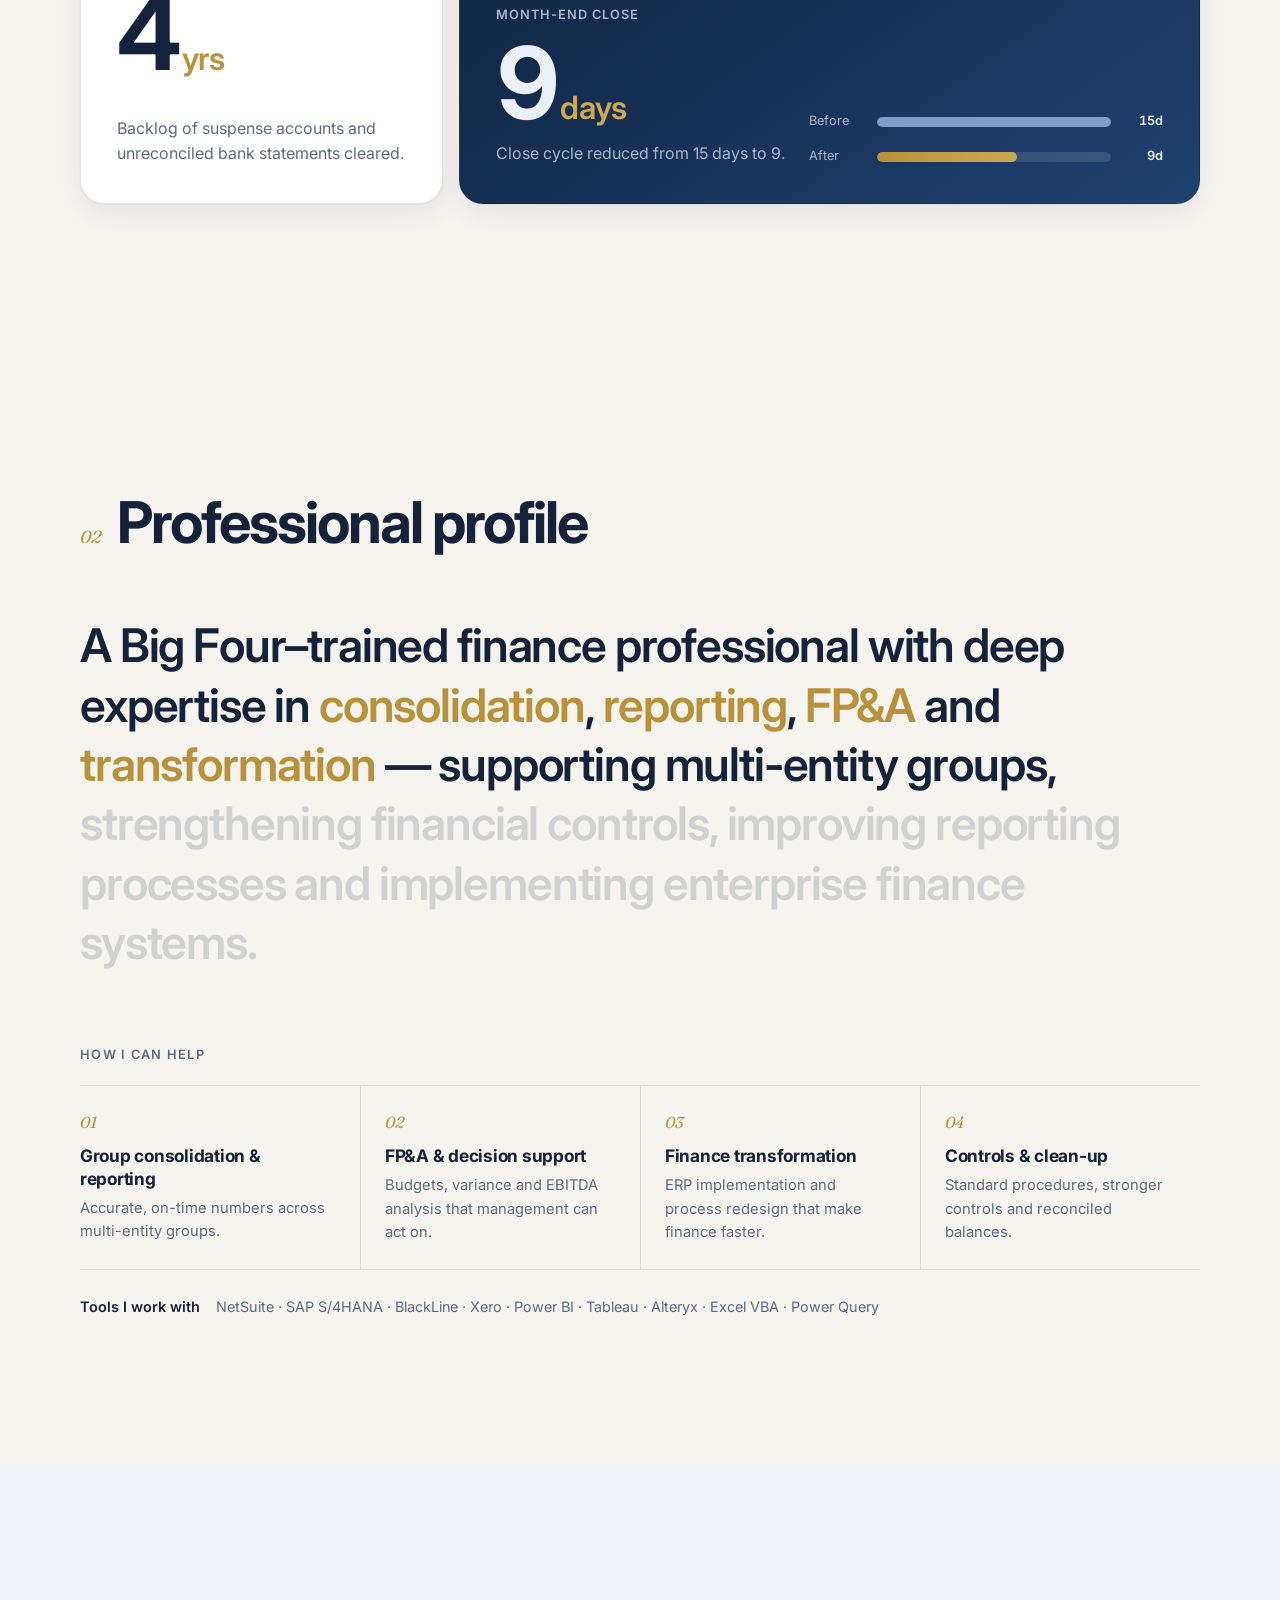
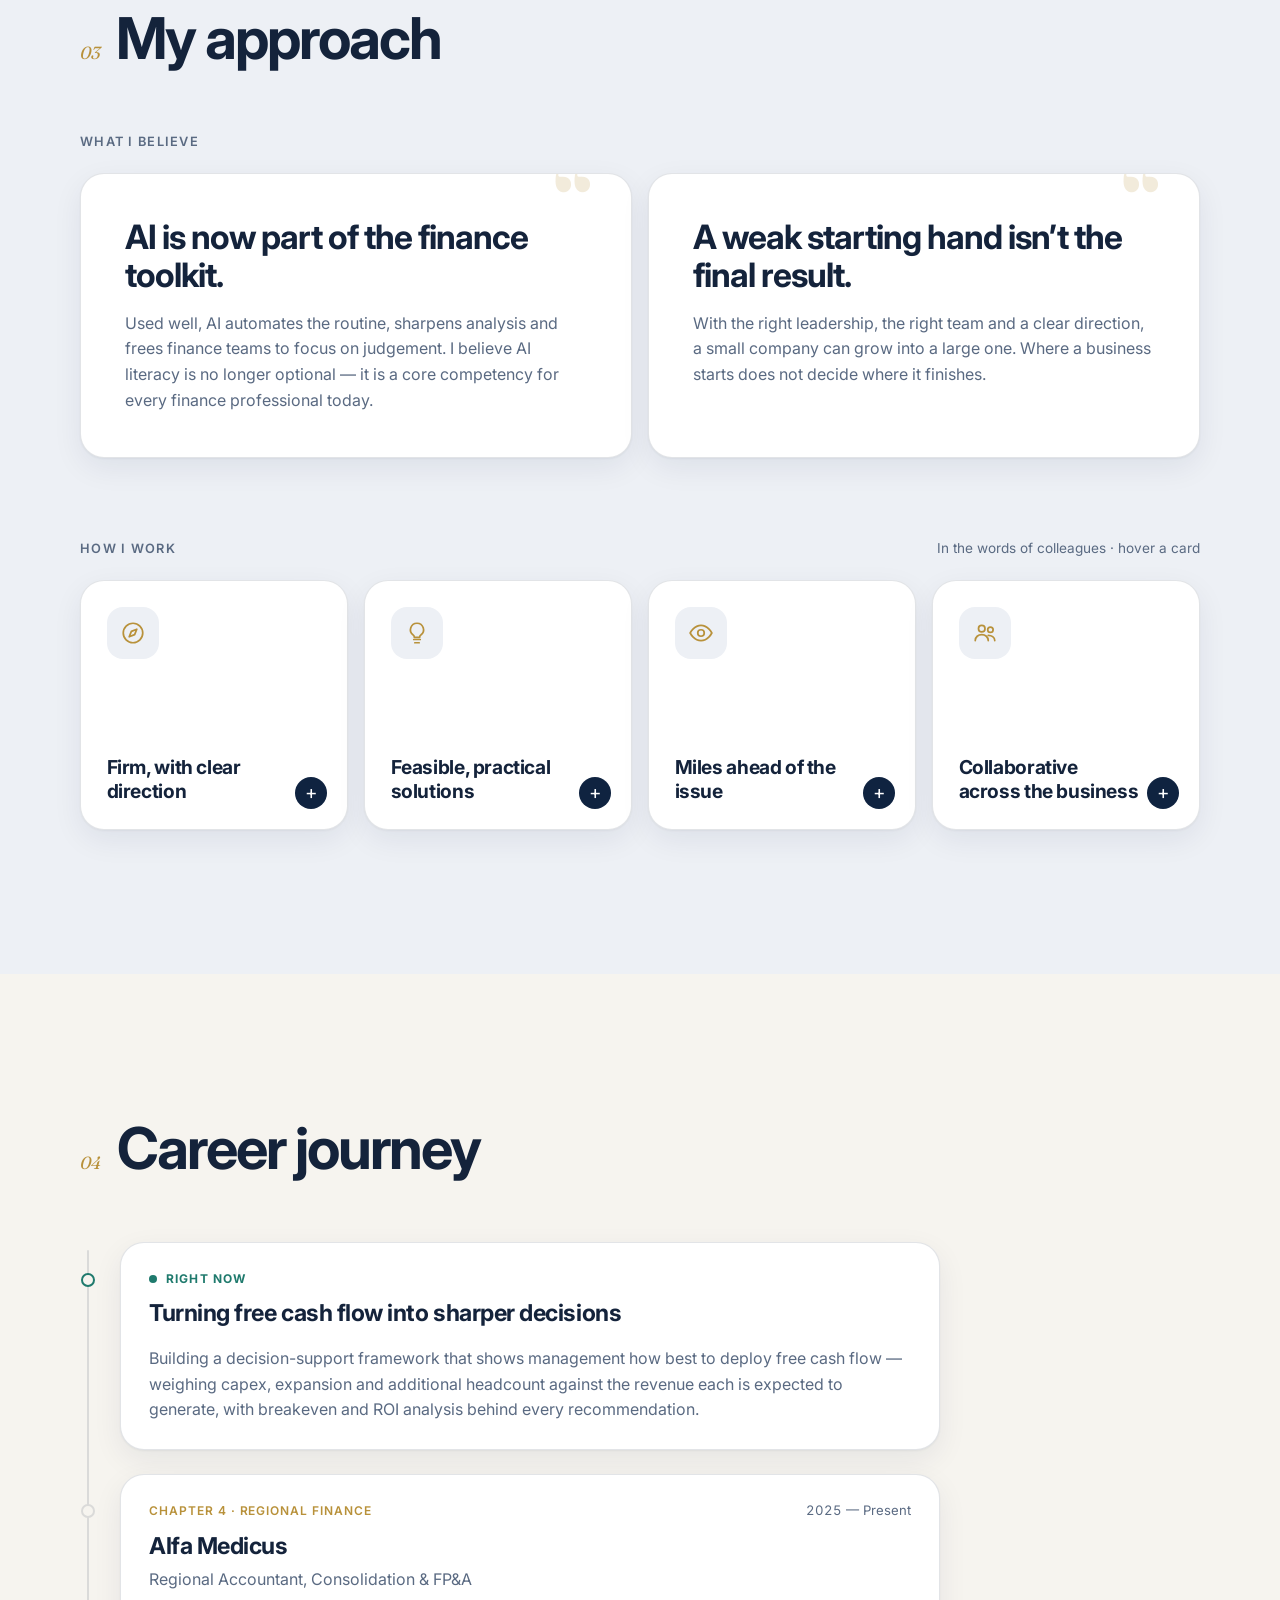
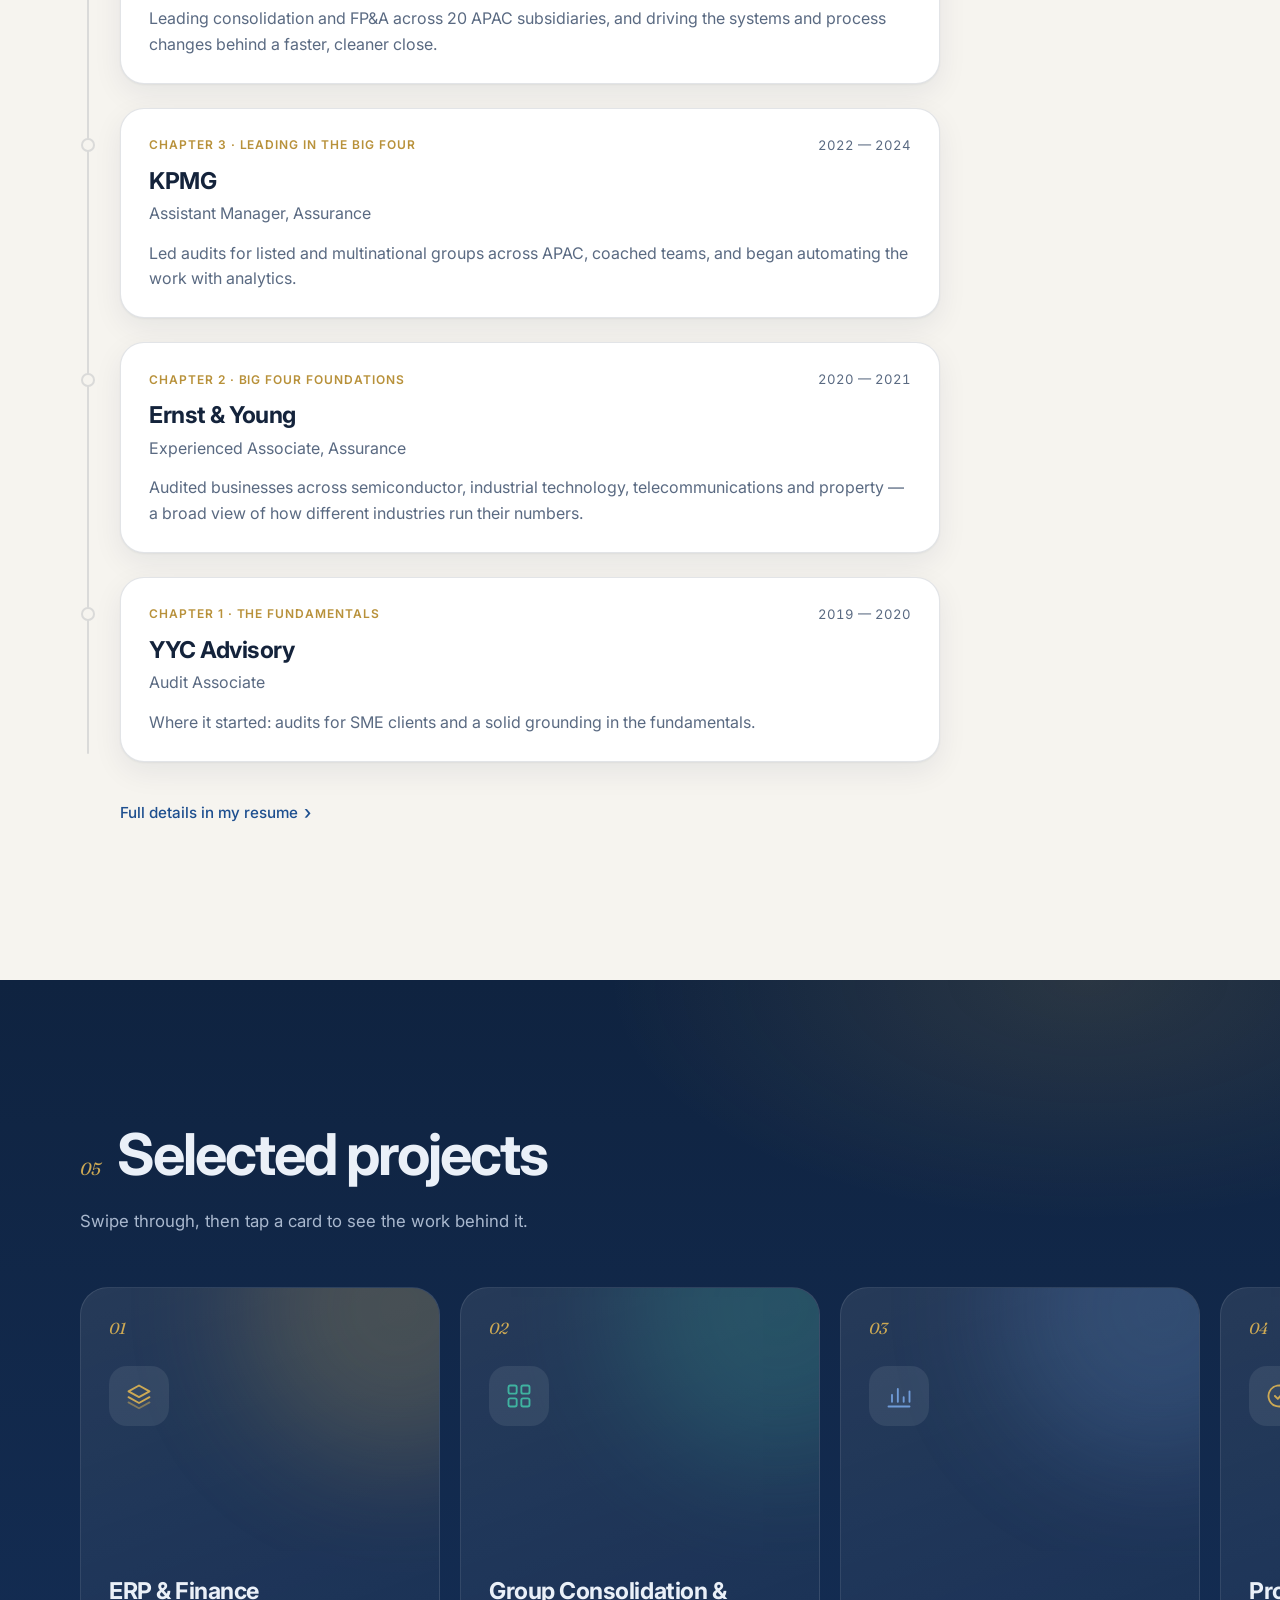
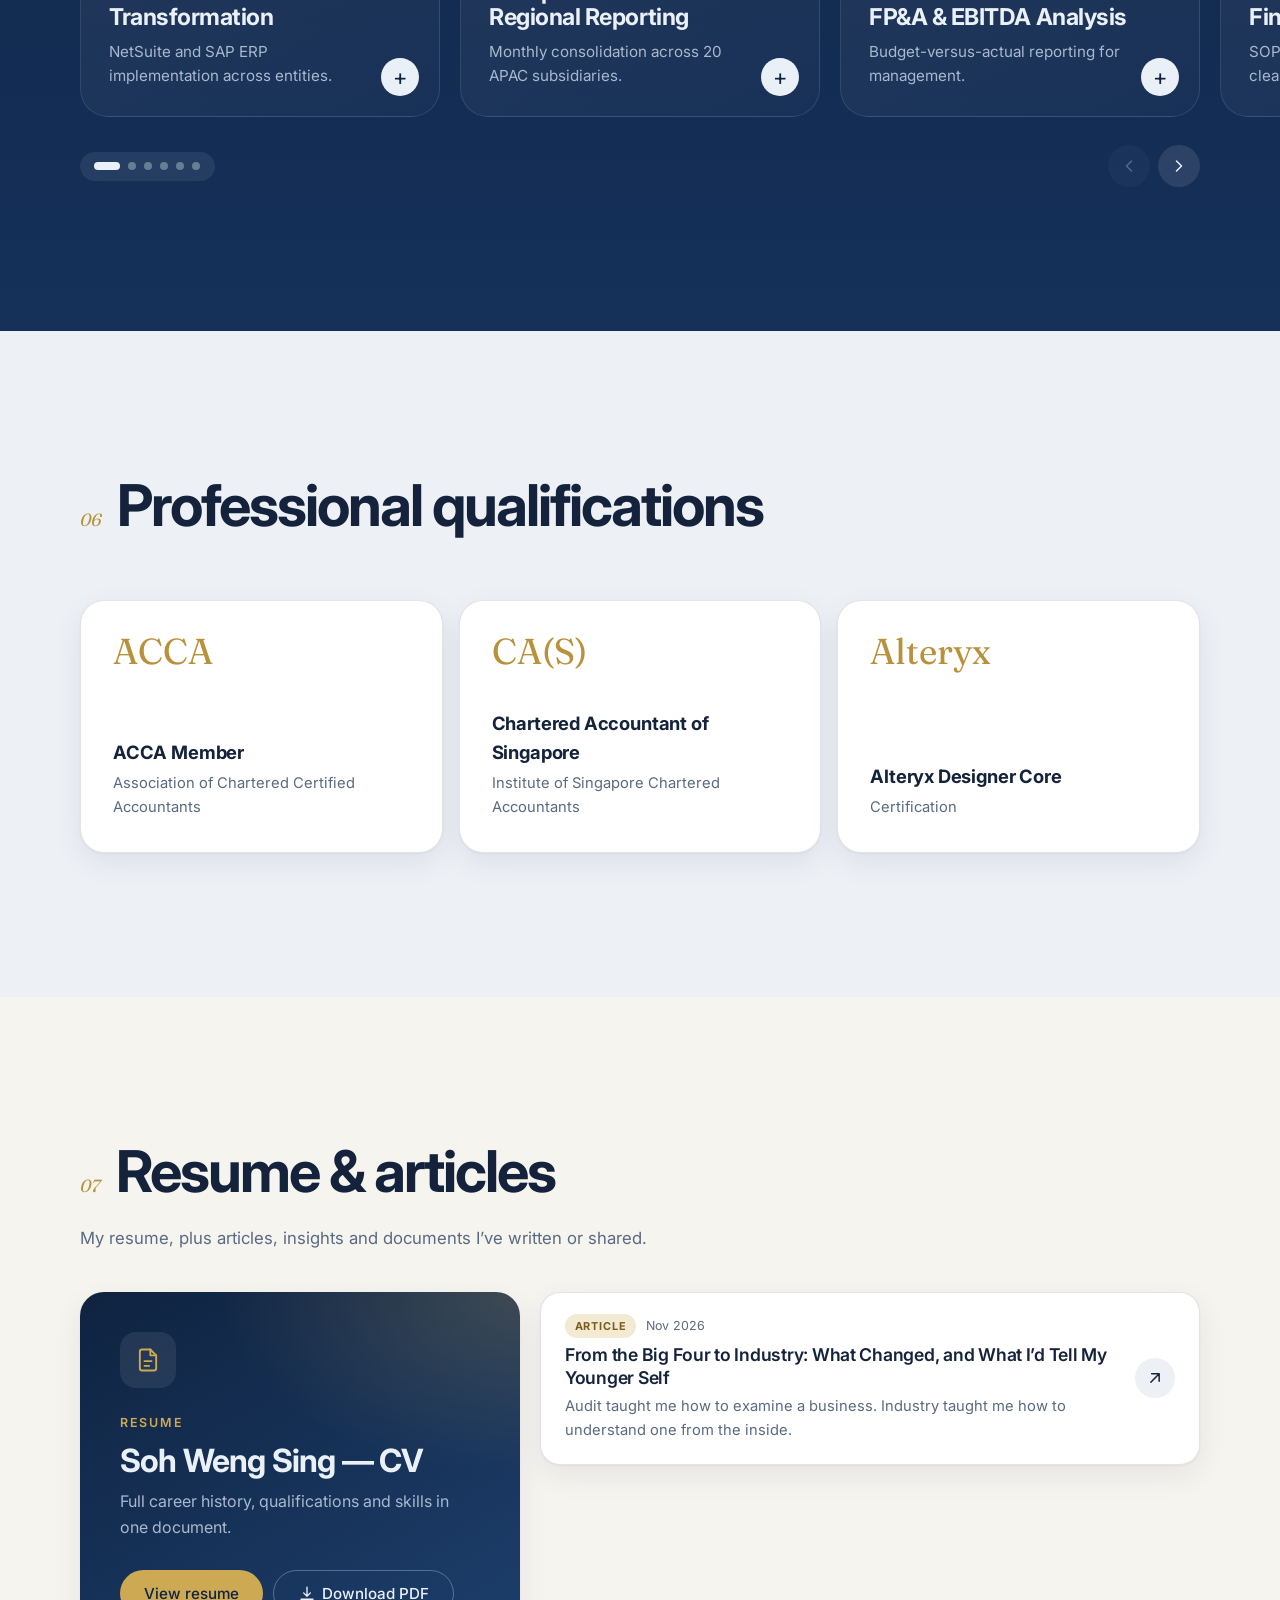
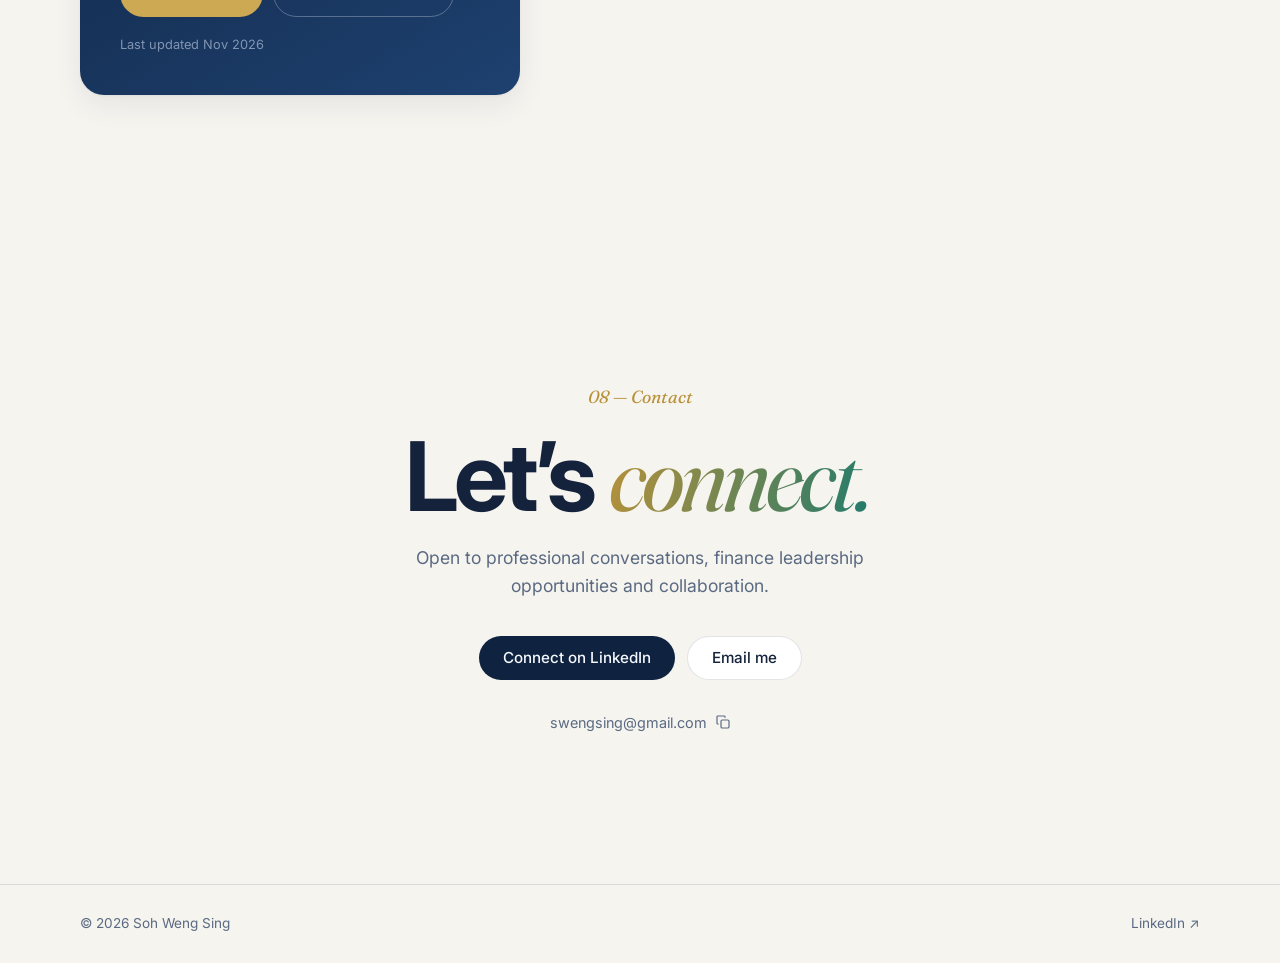
==== commit 81b94196: "Add files via upload" ====
--- a/index.html
+++ b/index.html
@@ -16,7 +16,9 @@
   <meta property="og:image:width" content="1200" />
   <meta property="og:image:height" content="627" />
   <meta name="twitter:card" content="summary_large_image" />
-  <link rel="icon" href="data:image/svg+xml,<svg xmlns='http://www.w3.org/2000/svg' viewBox='0 0 64 64'><rect width='64' height='64' rx='14' fill='%230F2340'/><text x='50%25' y='58%25' text-anchor='middle' dominant-baseline='middle' font-family='Georgia,serif' font-size='30' fill='%23CDA954'>S</text></svg>" />
+  <link rel="icon" href="/favicon.ico" sizes="48x48" />
+  <link rel="icon" href="/favicon-96x96.png" type="image/png" sizes="96x96" />
+  <link rel="apple-touch-icon" href="/apple-touch-icon.png" sizes="180x180" />
 
   <!-- Fonts -->
   <link rel="preconnect" href="https://fonts.googleapis.com" />
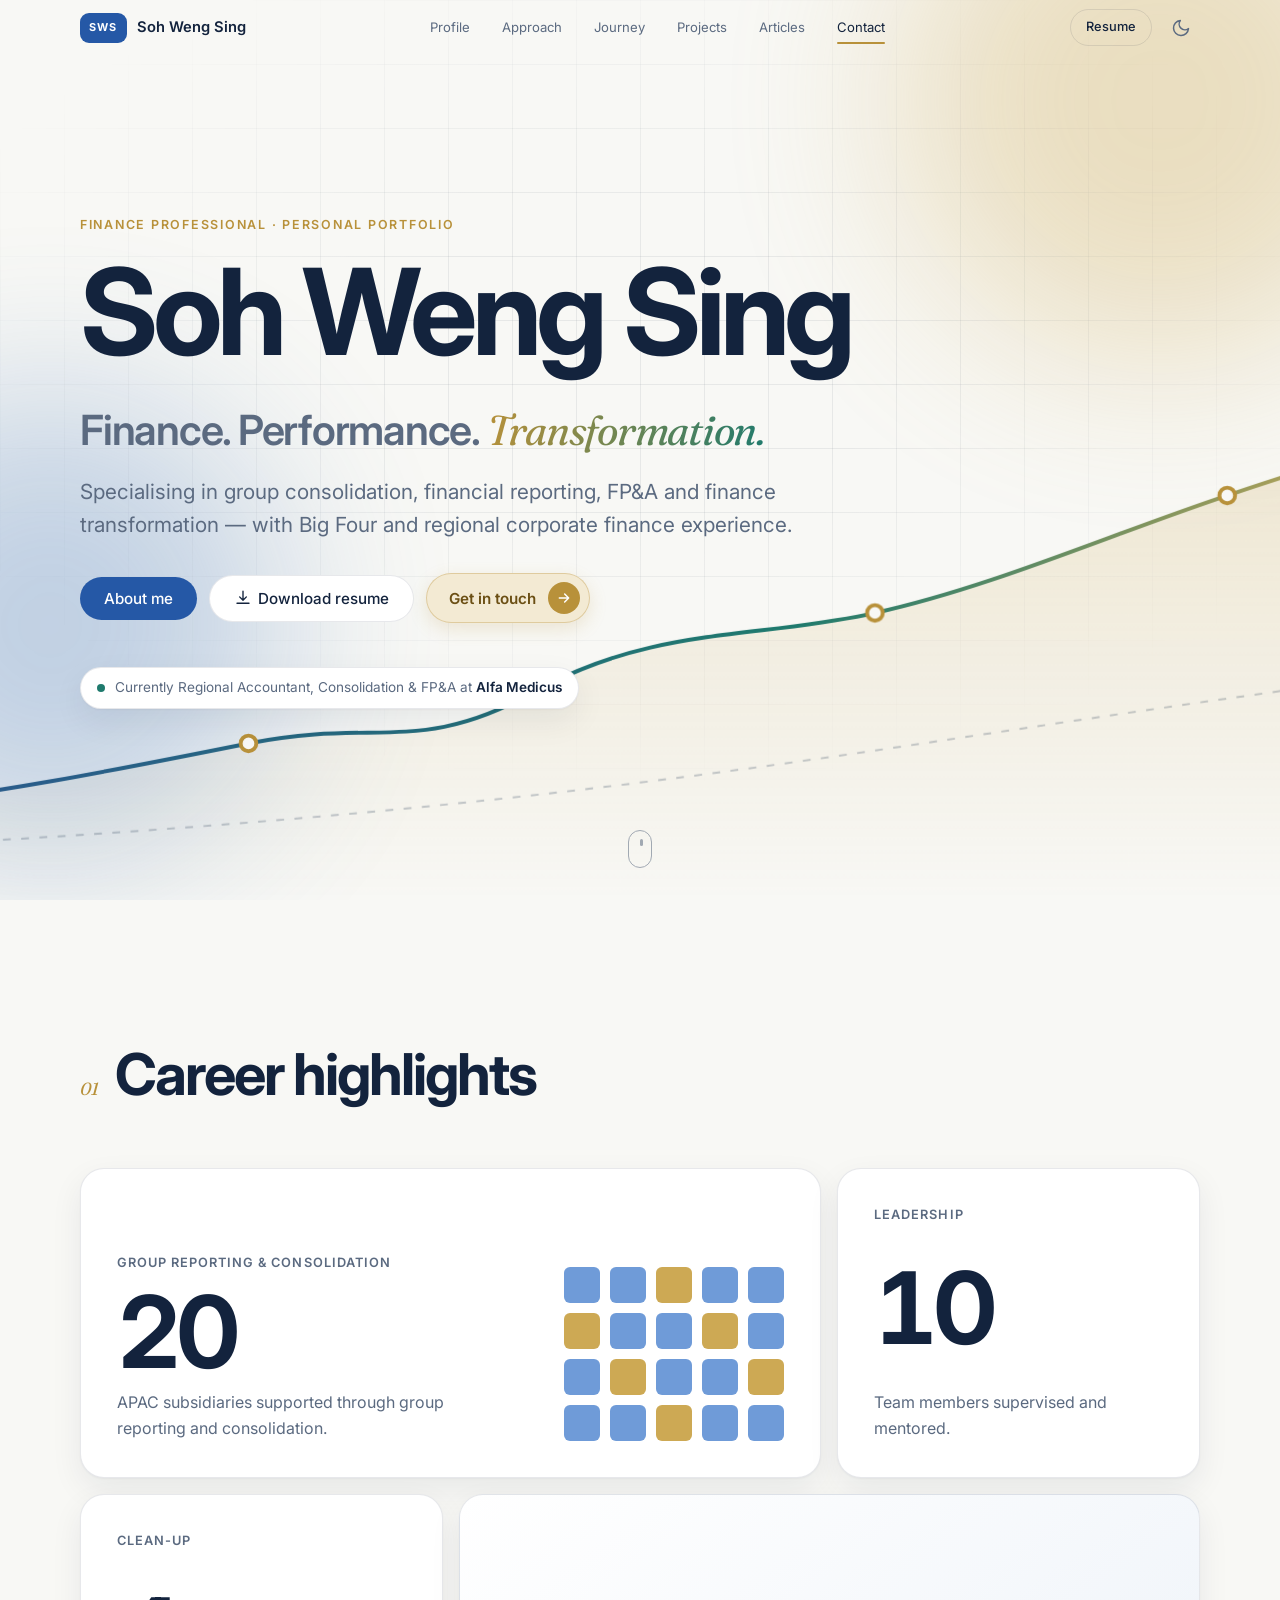
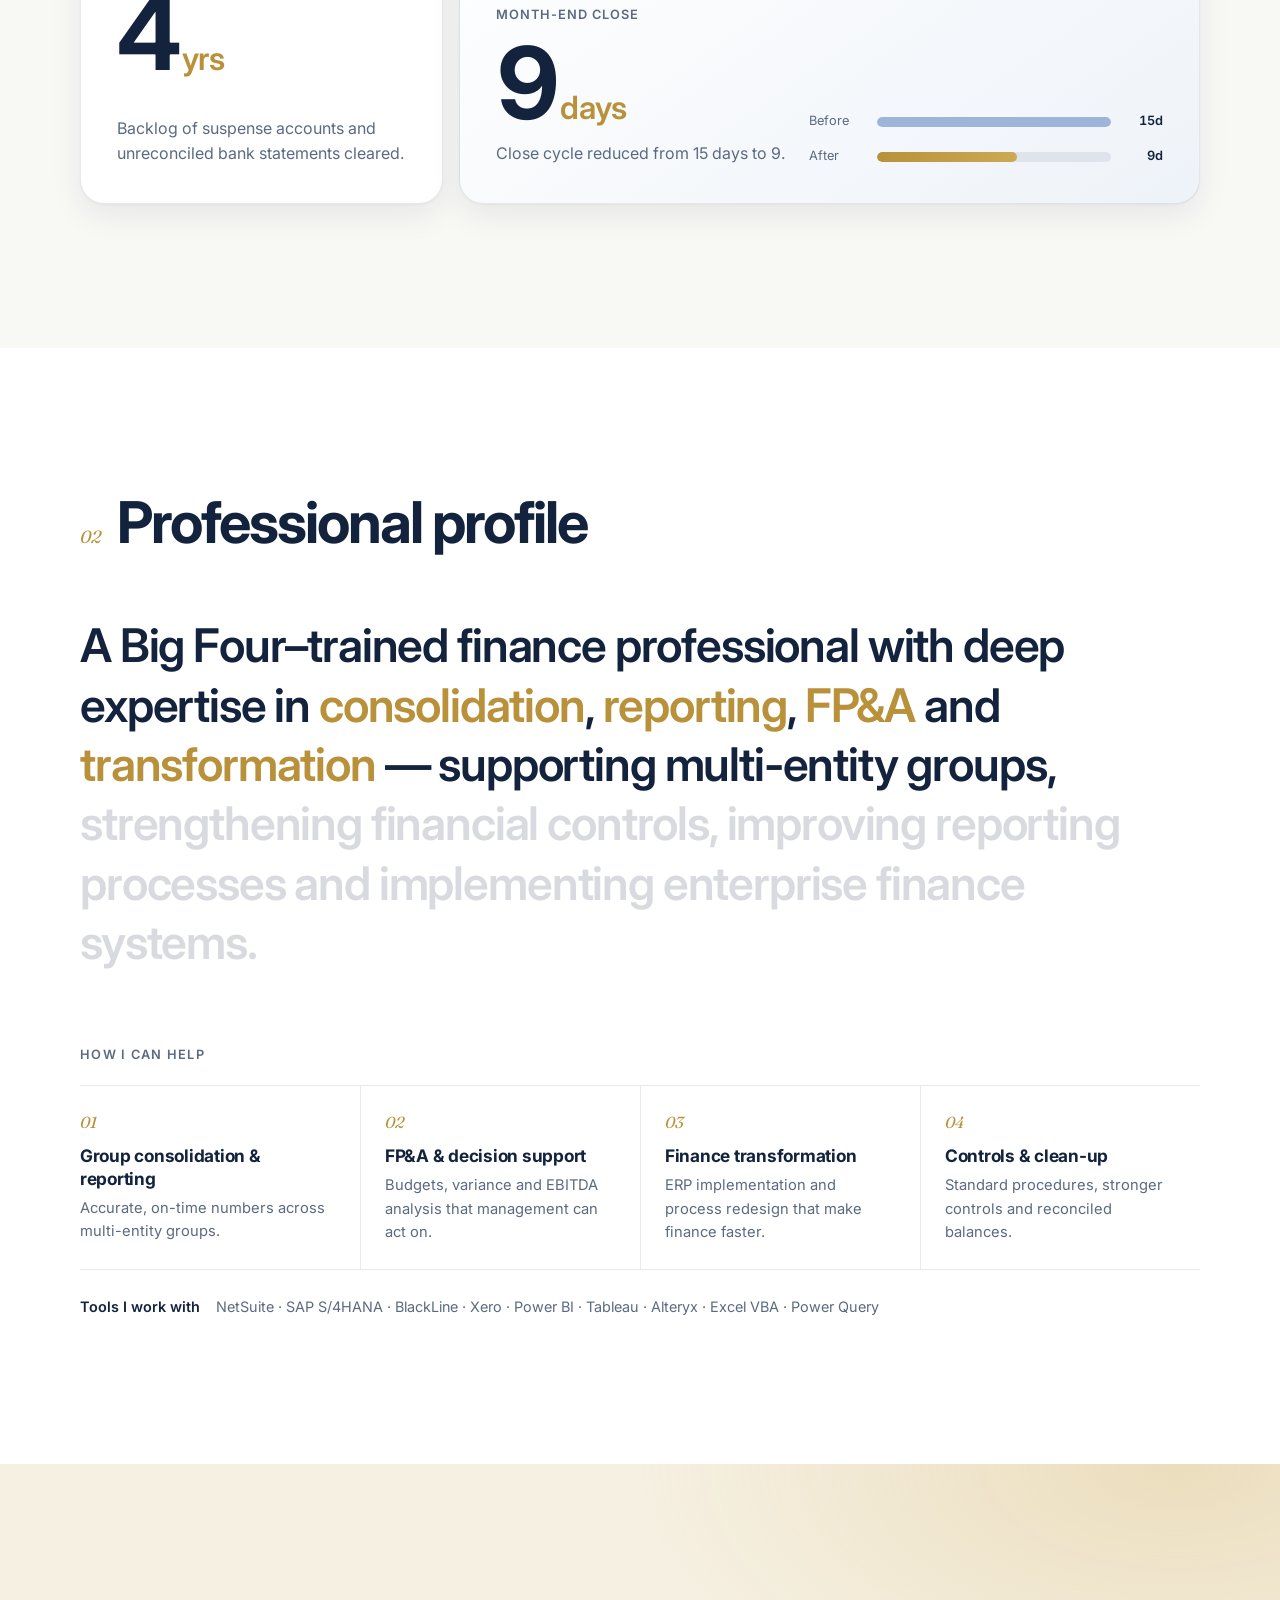
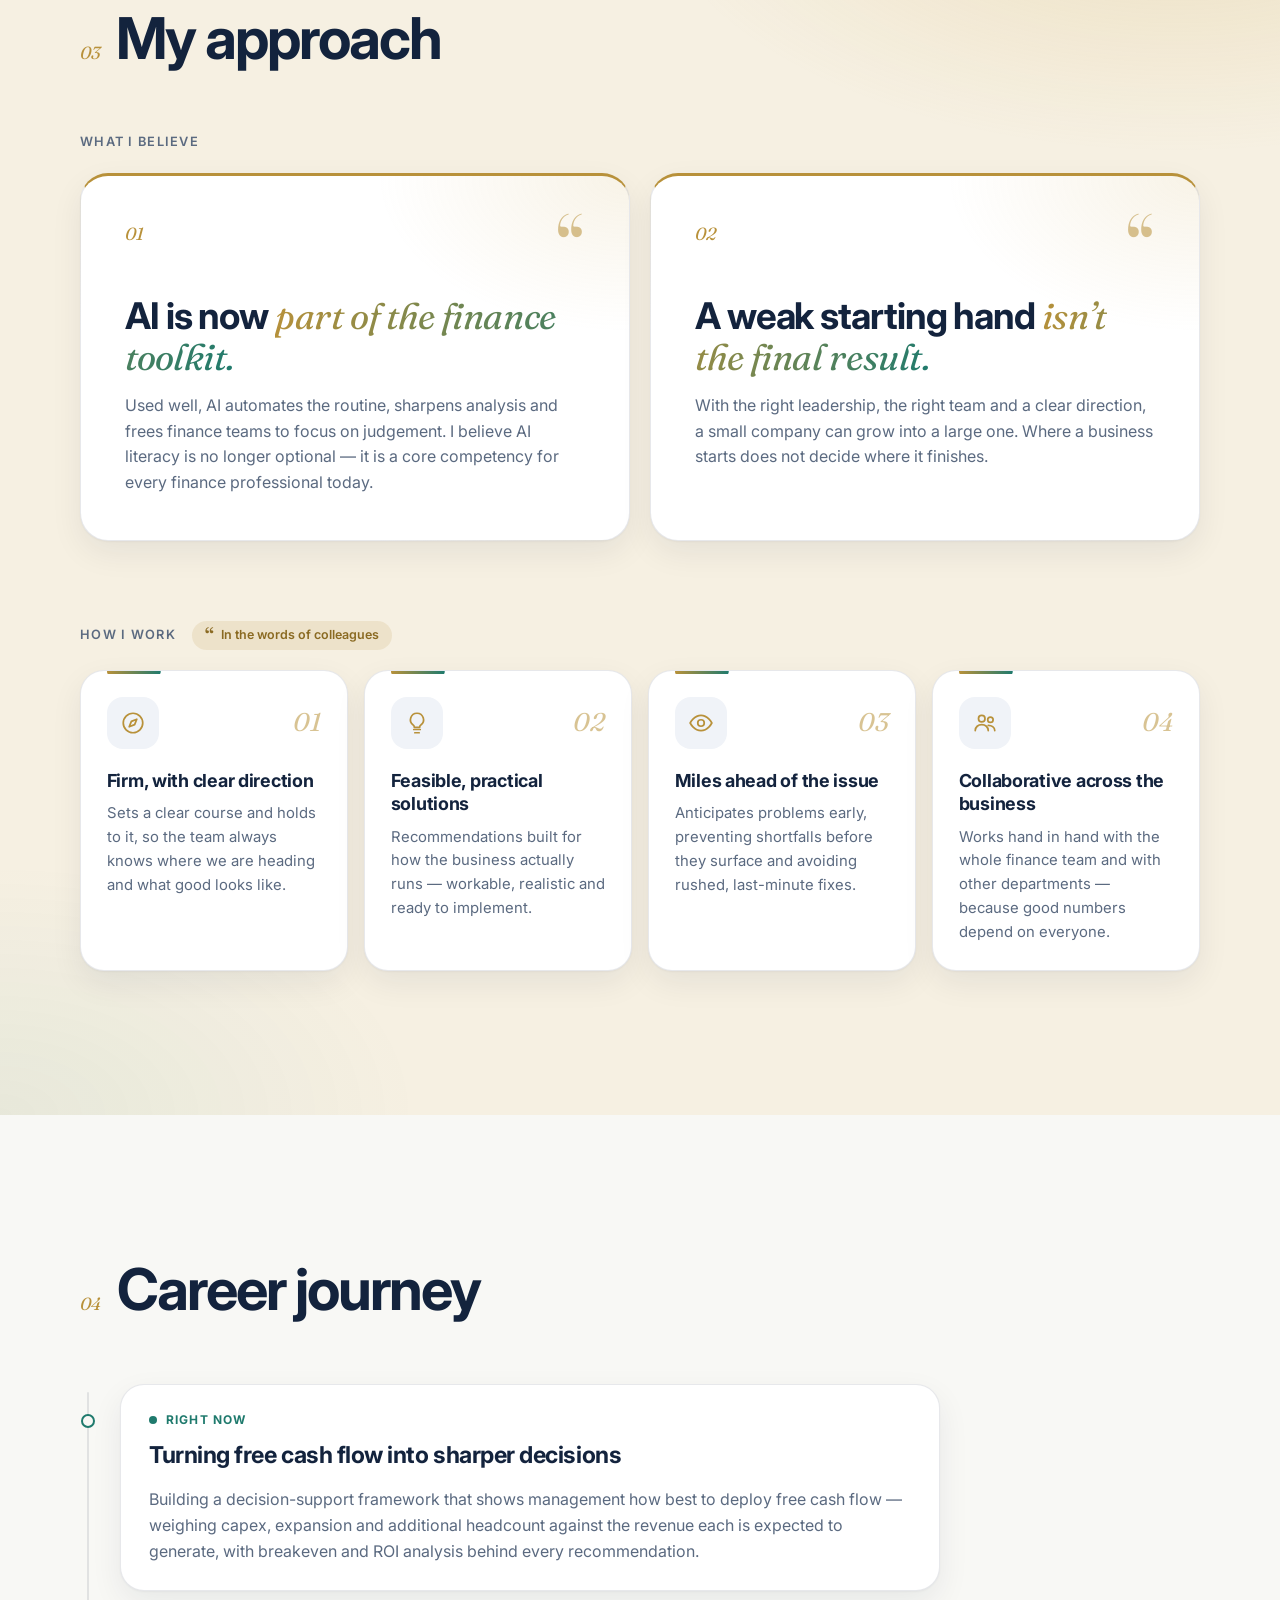
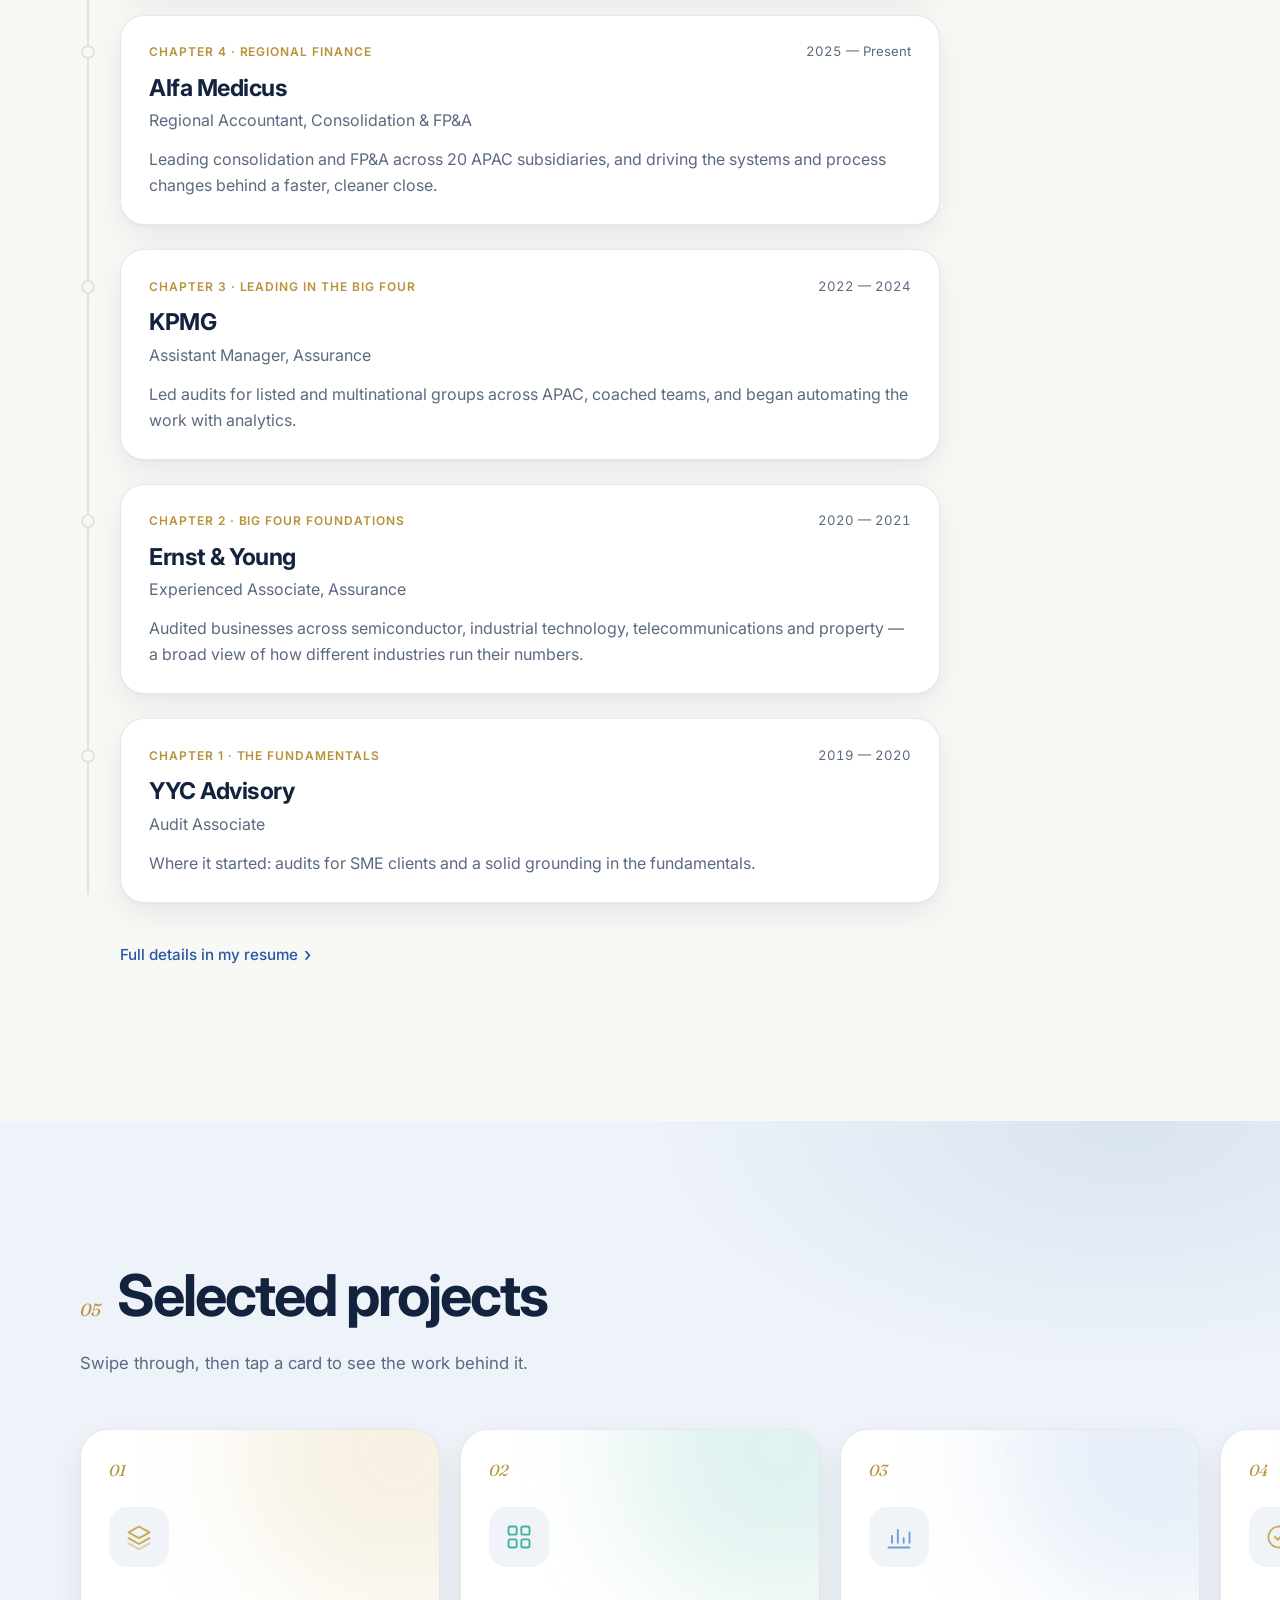
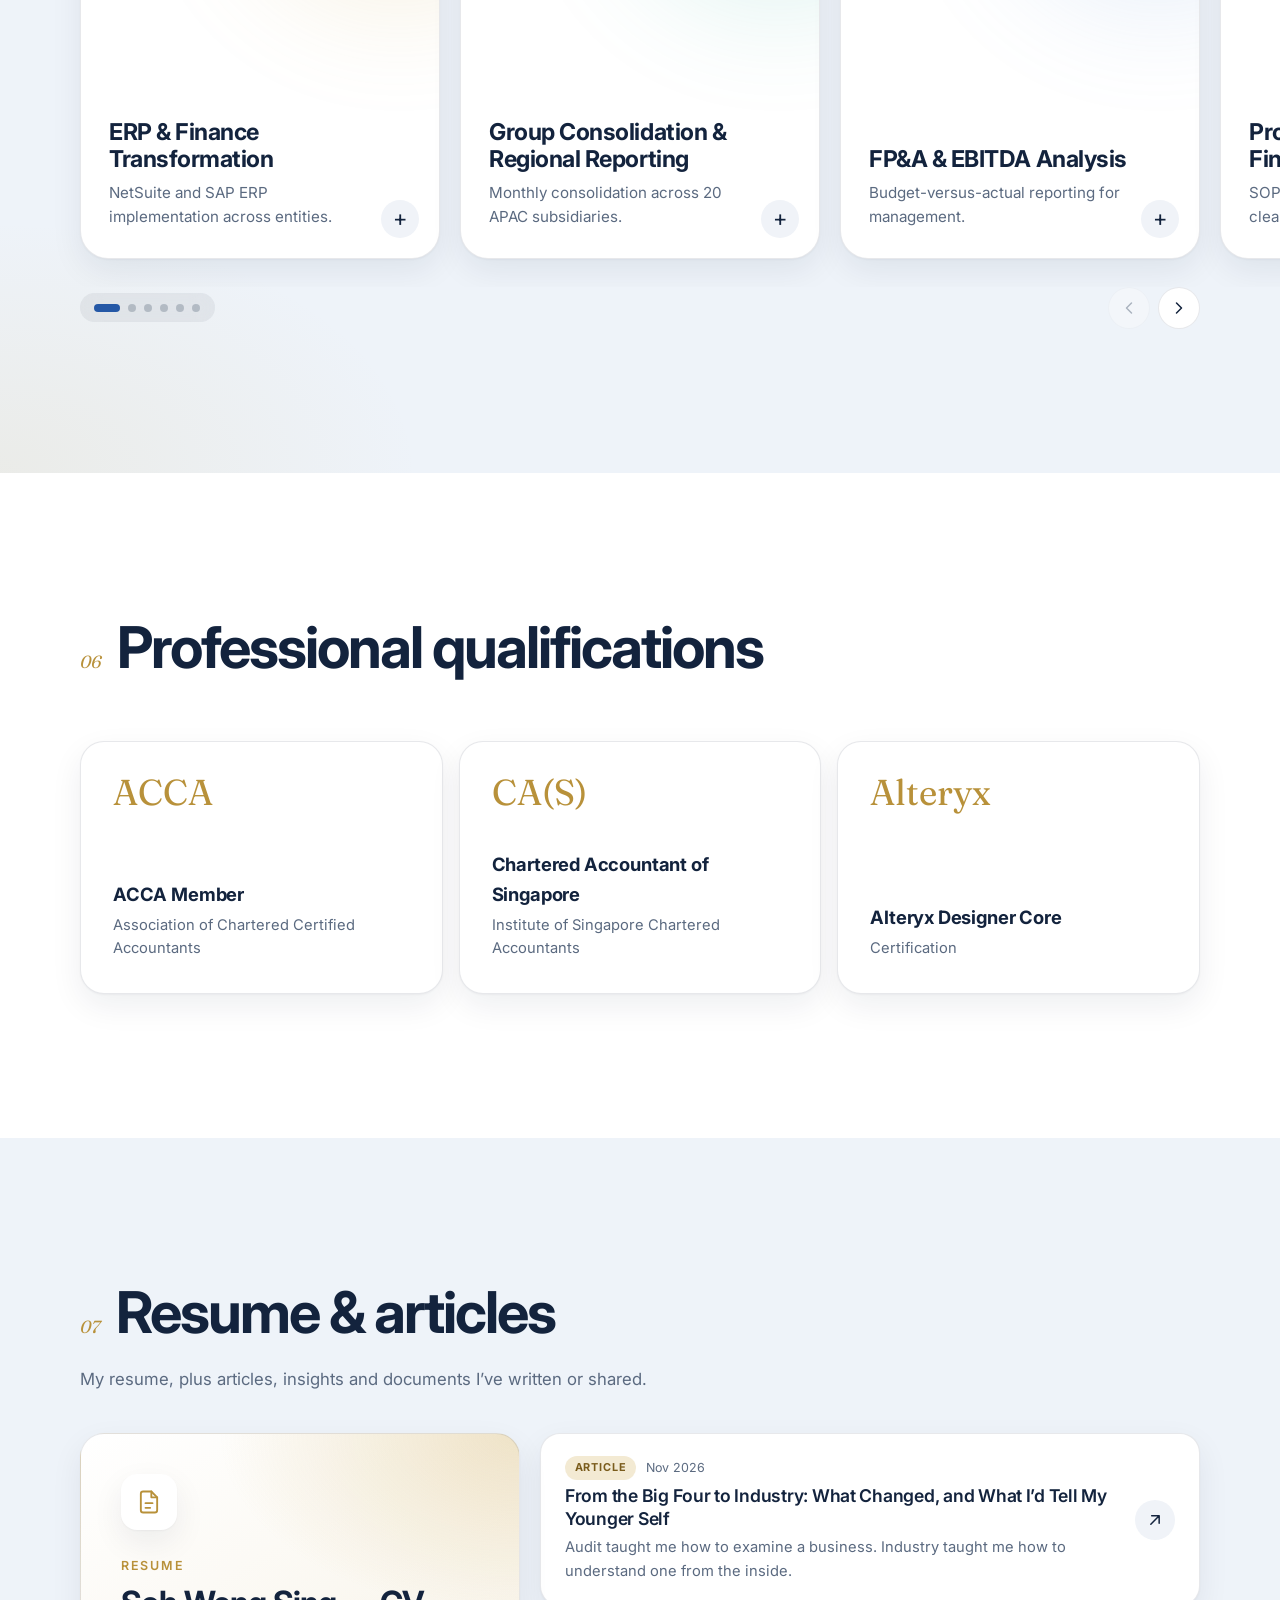
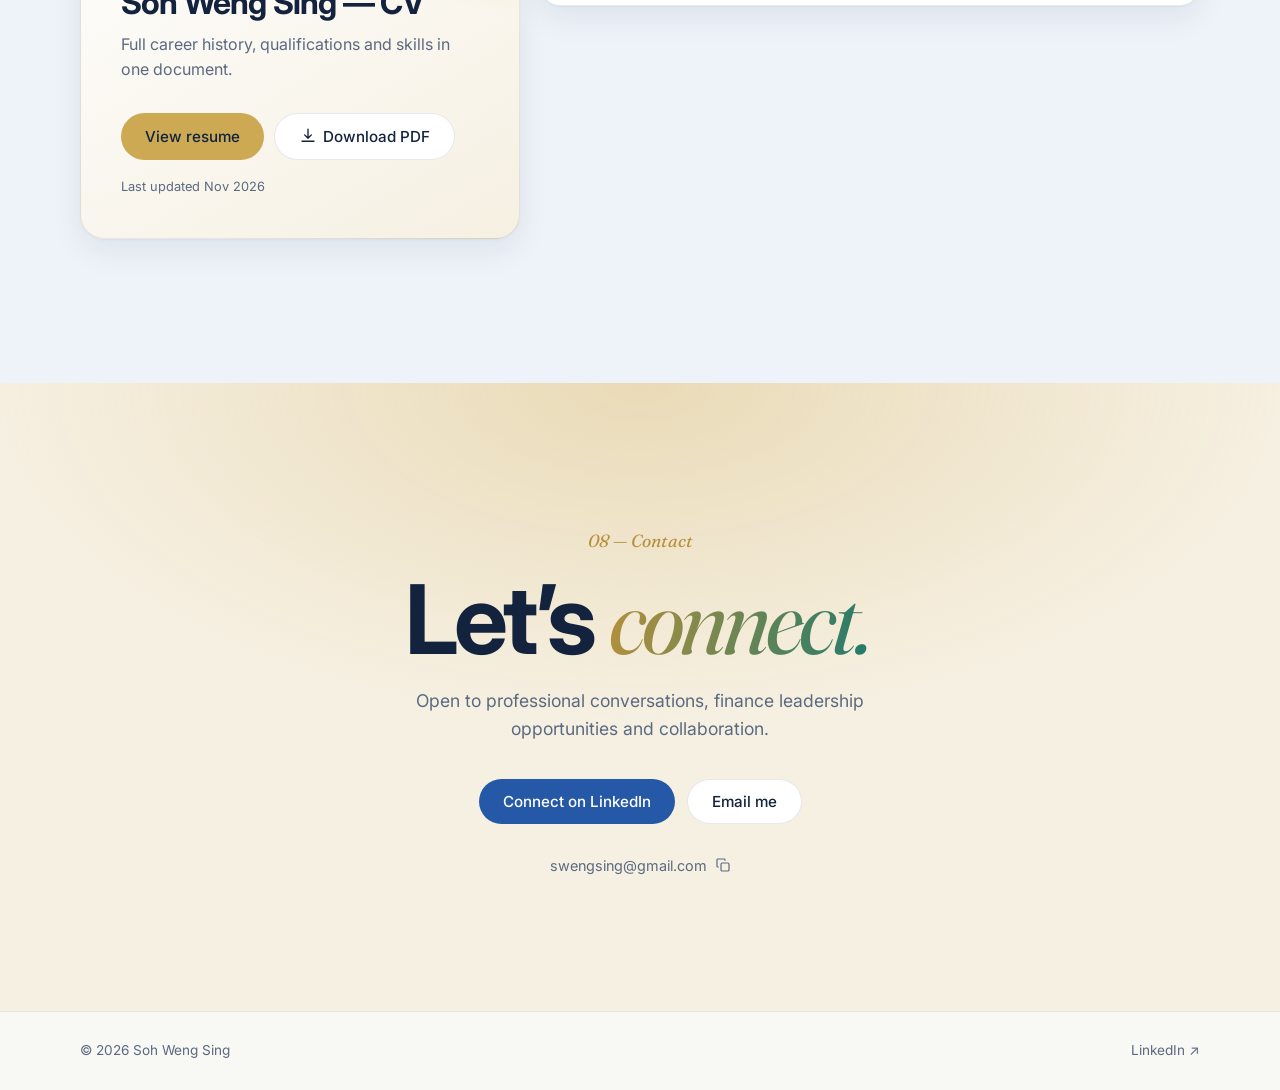
==== commit f9390c43: "Add files via upload" ====
--- a/index.html
+++ b/index.html
@@ -8,7 +8,7 @@
   <meta name="theme-color" content="#F6F4EF" />
   <link rel="canonical" href="https://wengsingsoh.com/" />
   <meta property="og:type" content="website" />
-  <meta property="og:site_name" content="Soh Weng Sing" />
+  <meta property="og:site_name" content="Weng Sing | Finance Portfolio" />
   <meta property="og:url" content="https://wengsingsoh.com/" />
   <meta property="og:title" content="Soh Weng Sing — Finance Portfolio" />
   <meta property="og:description" content="Regional Accountant specialising in group consolidation, FP&amp;A and finance transformation. Experience, projects, articles and resume." />
@@ -41,6 +41,16 @@
   </script>
   <script src="content.js" defer></script>
   <script src="script.js" defer></script>
+  <!-- Site name shown above the address in Google results -->
+  <script type="application/ld+json">
+  {
+    "@context": "https://schema.org",
+    "@type": "WebSite",
+    "name": "Weng Sing | Finance Portfolio",
+    "alternateName": ["Weng Sing Finance Portfolio", "Soh Weng Sing"],
+    "url": "https://wengsingsoh.com/"
+  }
+  </script>
   <!-- Tells Google who this site is about -->
   <script type="application/ld+json">
   {
@@ -206,7 +216,7 @@
     </section>
 
     <!-- ============ 02 PROFILE + HOW I CAN HELP ============ -->
-    <section class="section section--profile" id="profile">
+    <section class="section section--profile section--paper" id="profile">
       <div class="container">
         <header class="section-head reveal">
           <span class="section-num">02</span>
@@ -250,7 +260,7 @@
     </section>
 
     <!-- ============ 03 MY APPROACH: beliefs + how I work ============ -->
-    <section class="section section--tint" id="approach">
+    <section class="section section--sand" id="approach">
       <div class="container">
         <header class="section-head reveal">
           <span class="section-num">03</span>
@@ -260,14 +270,14 @@
         <p class="sub-label reveal">What I believe</p>
         <div class="beliefs">
           <article class="belief reveal">
-            <span class="belief__mark" aria-hidden="true">“</span>
-            <h3>AI is now part of the finance toolkit.</h3>
+            <div class="belief__top"><span class="belief__num">01</span><span class="belief__mark" aria-hidden="true">“</span></div>
+            <h3>AI is now <em>part of the finance toolkit.</em></h3>
             <p>Used well, AI automates the routine, sharpens analysis and frees finance teams to focus on judgement.
               I believe AI literacy is no longer optional — it is a core competency for every finance professional today.</p>
           </article>
-          <article class="belief reveal" style="--d:.1s">
-            <span class="belief__mark" aria-hidden="true">“</span>
-            <h3>A weak starting hand isn’t the final result.</h3>
+          <article class="belief reveal" style="--d:.12s">
+            <div class="belief__top"><span class="belief__num">02</span><span class="belief__mark" aria-hidden="true">“</span></div>
+            <h3>A weak starting hand <em>isn’t the final result.</em></h3>
             <p>With the right leadership, the right team and a clear direction, a small company can grow into a large one.
               Where a business starts does not decide where it finishes.</p>
           </article>
@@ -275,61 +285,41 @@
 
         <div class="work-head reveal">
           <p class="sub-label">How I work</p>
-          <p class="work-head__note">In the words of colleagues · <span class="hint-desktop">hover</span><span class="hint-touch">tap</span> a card</p>
-        </div>
-        <div class="flip-grid reveal">
-          <button class="flip" type="button" aria-pressed="false">
-            <span class="flip__inner">
-              <span class="flip__face flip__front">
-                <span class="flip__icon"><svg class="i" viewBox="0 0 24 24"><circle cx="12" cy="12" r="9"/><path d="m15.5 8.5-2 5-5 2 2-5 5-2Z"/></svg></span>
-                <span class="flip__title">Firm, with clear direction</span>
-                <span class="flip__more" aria-hidden="true">+</span>
-              </span>
-              <span class="flip__face flip__back">
-                <span class="flip__title">Firm, with clear direction</span>
-                <span class="flip__text">Sets a clear course and holds to it, so the team always knows where we are heading and what good looks like.</span>
-              </span>
-            </span>
-          </button>
-          <button class="flip" type="button" aria-pressed="false">
-            <span class="flip__inner">
-              <span class="flip__face flip__front">
-                <span class="flip__icon"><svg class="i" viewBox="0 0 24 24"><path d="M9 18h6M10 21h4"/><path d="M12 3a6 6 0 0 0-3.5 10.9c.6.4 1 1.1 1 1.8V16h5v-.3c0-.7.4-1.4 1-1.8A6 6 0 0 0 12 3Z"/></svg></span>
-                <span class="flip__title">Feasible, practical solutions</span>
-                <span class="flip__more" aria-hidden="true">+</span>
-              </span>
-              <span class="flip__face flip__back">
-                <span class="flip__title">Feasible, practical solutions</span>
-                <span class="flip__text">Recommendations built for how the business actually runs — workable, realistic and ready to implement.</span>
-              </span>
-            </span>
-          </button>
-          <button class="flip" type="button" aria-pressed="false">
-            <span class="flip__inner">
-              <span class="flip__face flip__front">
-                <span class="flip__icon"><svg class="i" viewBox="0 0 24 24"><path d="M2 12s3.5-7 10-7 10 7 10 7-3.5 7-10 7S2 12 2 12Z"/><circle cx="12" cy="12" r="3"/></svg></span>
-                <span class="flip__title">Miles ahead of the issue</span>
-                <span class="flip__more" aria-hidden="true">+</span>
-              </span>
-              <span class="flip__face flip__back">
-                <span class="flip__title">Miles ahead of the issue</span>
-                <span class="flip__text">Anticipates problems early, preventing shortfalls before they surface and avoiding rushed, last-minute fixes.</span>
-              </span>
-            </span>
-          </button>
-          <button class="flip" type="button" aria-pressed="false">
-            <span class="flip__inner">
-              <span class="flip__face flip__front">
-                <span class="flip__icon"><svg class="i" viewBox="0 0 24 24"><circle cx="9" cy="8" r="3"/><circle cx="17" cy="9" r="2.5"/><path d="M3 19c0-3.3 2.7-5.5 6-5.5s6 2.2 6 5.5M15 14.2c3 .1 6 1.8 6 4.8"/></svg></span>
-                <span class="flip__title">Collaborative across the business</span>
-                <span class="flip__more" aria-hidden="true">+</span>
-              </span>
-              <span class="flip__face flip__back">
-                <span class="flip__title">Collaborative across the business</span>
-                <span class="flip__text">Works hand in hand with the whole finance team and with other departments — because good numbers depend on everyone.</span>
-              </span>
-            </span>
-          </button>
+          <span class="work-head__pill">In the words of colleagues</span>
+        </div>
+        <div class="work-grid">
+          <article class="work reveal">
+            <div class="work__top">
+              <span class="work__icon"><svg class="i" viewBox="0 0 24 24"><circle cx="12" cy="12" r="9"/><path d="m15.5 8.5-2 5-5 2 2-5 5-2Z"/></svg></span>
+              <span class="work__num">01</span>
+            </div>
+            <h3>Firm, with clear direction</h3>
+            <p>Sets a clear course and holds to it, so the team always knows where we are heading and what good looks like.</p>
+          </article>
+          <article class="work reveal" style="--d:.08s">
+            <div class="work__top">
+              <span class="work__icon"><svg class="i" viewBox="0 0 24 24"><path d="M9 18h6M10 21h4"/><path d="M12 3a6 6 0 0 0-3.5 10.9c.6.4 1 1.1 1 1.8V16h5v-.3c0-.7.4-1.4 1-1.8A6 6 0 0 0 12 3Z"/></svg></span>
+              <span class="work__num">02</span>
+            </div>
+            <h3>Feasible, practical solutions</h3>
+            <p>Recommendations built for how the business actually runs — workable, realistic and ready to implement.</p>
+          </article>
+          <article class="work reveal" style="--d:.16s">
+            <div class="work__top">
+              <span class="work__icon"><svg class="i" viewBox="0 0 24 24"><path d="M2 12s3.5-7 10-7 10 7 10 7-3.5 7-10 7S2 12 2 12Z"/><circle cx="12" cy="12" r="3"/></svg></span>
+              <span class="work__num">03</span>
+            </div>
+            <h3>Miles ahead of the issue</h3>
+            <p>Anticipates problems early, preventing shortfalls before they surface and avoiding rushed, last-minute fixes.</p>
+          </article>
+          <article class="work reveal" style="--d:.24s">
+            <div class="work__top">
+              <span class="work__icon"><svg class="i" viewBox="0 0 24 24"><circle cx="9" cy="8" r="3"/><circle cx="17" cy="9" r="2.5"/><path d="M3 19c0-3.3 2.7-5.5 6-5.5s6 2.2 6 5.5M15 14.2c3 .1 6 1.8 6 4.8"/></svg></span>
+              <span class="work__num">04</span>
+            </div>
+            <h3>Collaborative across the business</h3>
+            <p>Works hand in hand with the whole finance team and with other departments — because good numbers depend on everyone.</p>
+          </article>
         </div>
       </div>
     </section>
@@ -504,7 +494,7 @@
     </section>
 
     <!-- ============ 06 QUALIFICATIONS ============ -->
-    <section class="section section--tint" id="qualifications">
+    <section class="section section--paper" id="qualifications">
       <div class="container">
         <header class="section-head reveal">
           <span class="section-num">06</span>
@@ -539,7 +529,7 @@
 
     <!-- ============ 07 RESUME, ARTICLES & DOCUMENTS ============ -->
     <!-- The resume link and article list come from content.js — edit that file, not this one. -->
-    <section class="section" id="articles">
+    <section class="section section--mist" id="articles">
       <div class="container">
         <header class="section-head reveal">
           <span class="section-num">07</span>
@@ -577,7 +567,7 @@
     </section>
 
     <!-- ============ 08 CONTACT ============ -->
-    <section class="section section--contact" id="contact">
+    <section class="section section--contact section--navy section--finale" id="contact">
       <div class="container">
         <span class="section-num reveal">08 — Contact</span>
         <h2 class="contact__title reveal">Let’s <span class="accent">connect.</span></h2>
@@ -597,7 +587,7 @@
   </main>
 
   <!-- ============ FOOTER ============ -->
-  <footer class="footer">
+  <footer class="footer footer--navy">
     <div class="container footer__inner">
       <p>© <span id="year">2026</span> Soh Weng Sing</p>
       <a href="https://www.linkedin.com/in/wengsingsoh/" target="_blank" rel="noopener">LinkedIn ↗</a>
--- a/styles.css
+++ b/styles.css
@@ -28,6 +28,12 @@
   --nav-bg: rgba(246, 244, 239, .72);
   --day: var(--navy-700);
   --shadow: 0 1px 2px rgba(15, 35, 64, .05), 0 10px 30px rgba(15, 35, 64, .07);
+  /* Section backgrounds — page rhythm */
+  --sec-paper: #FFFFFF;
+  --sec-sand: #F2EADA;
+  --sec-sand-glow: rgba(205, 169, 84, .22);
+  --sec-deep-1: #0F2340;
+  --sec-deep-2: #17345F;
 
   /* Type & layout */
   --font-sans: "Inter", -apple-system, BlinkMacSystemFont, "SF Pro Text", "Segoe UI", Roboto, sans-serif;
@@ -51,6 +57,11 @@
   --nav-bg: rgba(14, 29, 51, .72);
   --day: var(--navy-600);
   --shadow: 0 10px 30px rgba(5, 14, 30, .35);
+  --sec-paper: #122646;
+  --sec-sand: #17243B;
+  --sec-sand-glow: rgba(205, 169, 84, .13);
+  --sec-deep-1: #08152A;
+  --sec-deep-2: #0E2342;
 }
 
 /* ---------- Base ---------- */
@@ -371,48 +382,98 @@
   .help__item, .help__item + .help__item { padding: 1.25rem 0; border-left: 0; }
 }
 
+/* ---------- Section colour rhythm ---------- */
+.section--paper { background: var(--sec-paper); }
+.section--sand {
+  background:
+    radial-gradient(900px 480px at 92% 0%, var(--sec-sand-glow), transparent 60%),
+    radial-gradient(700px 420px at 0% 100%, rgba(31, 122, 109, .07), transparent 60%),
+    var(--sec-sand);
+}
+.section--navy {
+  color: #EAF0F8;
+  background:
+    radial-gradient(800px 420px at 88% 0%, rgba(205, 169, 84, .16), transparent 60%),
+    radial-gradient(700px 420px at 0% 100%, rgba(63, 179, 160, .10), transparent 60%),
+    linear-gradient(180deg, var(--sec-deep-1), var(--sec-deep-2)) !important;
+}
+.section--navy .section-head h2 { color: #F4F7FB; }
+
+/* Contact finale on navy */
+.section--finale { padding-bottom: clamp(5rem, 11vw, 8rem); }
+.section--finale .contact__title { color: #F4F7FB; }
+.section--finale .contact__text { color: #A9B8CE; }
+.section--finale .btn--primary { background: var(--gold-400); color: var(--navy-900); }
+.section--finale .btn--primary:hover { background: #DDBB6A; }
+.section--finale .btn--ghost { background: transparent; border-color: rgba(234, 240, 248, .28); color: #EAF0F8; }
+.section--finale .btn--ghost:hover { border-color: var(--gold-400); }
+.section--finale .copy-email { color: #A9B8CE; }
+.section--finale .copy-email:hover { color: #F4F7FB; background: rgba(255, 255, 255, .06); }
+.footer--navy { background: var(--sec-deep-2); border-top-color: rgba(234, 240, 248, .1); color: #8FA1BB; }
+.footer--navy a:hover { color: #F4F7FB; }
+
 /* ---------- 03 My approach ---------- */
-.beliefs { display: grid; grid-template-columns: 1fr 1fr; gap: 1rem; margin-bottom: clamp(3.5rem, 8vw, 5rem); }
+.beliefs { display: grid; grid-template-columns: 1fr 1fr; gap: 1.25rem; margin-bottom: clamp(3.5rem, 8vw, 5rem); }
 .belief {
-  position: relative; overflow: hidden; padding: clamp(1.75rem, 4vw, 2.75rem);
-  border-radius: var(--radius); background: var(--surface); border: 1px solid var(--line); box-shadow: var(--shadow);
-}
-.belief__mark { position: absolute; top: -.2em; right: .25em; font-family: var(--font-serif); font-size: 9rem; line-height: 1; color: var(--accent); opacity: .18; }
-.belief h3 { position: relative; margin: 0 0 1rem; font-size: clamp(1.5rem, 3vw, 2.1rem); line-height: 1.15; letter-spacing: -.03em; }
-.belief p { position: relative; margin: 0; color: var(--text-muted); }
+  position: relative; overflow: hidden; display: flex; flex-direction: column;
+  padding: clamp(1.75rem, 4vw, 2.75rem); border-radius: 28px; color: #EAF0F8;
+  background:
+    radial-gradient(420px 260px at 100% 0%, rgba(205, 169, 84, .22), transparent 60%),
+    linear-gradient(150deg, var(--navy-900), var(--navy-700));
+  box-shadow: 0 20px 50px rgba(15, 35, 64, .22);
+}
+[data-theme="dark"] .belief {
+  background:
+    radial-gradient(420px 260px at 100% 0%, rgba(205, 169, 84, .18), transparent 60%),
+    linear-gradient(150deg, #1B355E, #142A4D);
+  border: 1px solid rgba(205, 169, 84, .22);
+}
+.belief__top { display: flex; justify-content: space-between; align-items: flex-start; margin-bottom: 1.5rem; }
+.belief__num { font-family: var(--font-serif); font-style: italic; font-size: 1.1rem; color: var(--gold-400); }
+.belief__mark { font-family: var(--font-serif); font-size: 6rem; line-height: .7; height: 3.2rem; color: var(--gold-400); opacity: .55; }
+.belief h3 { margin: 0 0 1rem; font-size: clamp(1.6rem, 3.1vw, 2.3rem); line-height: 1.12; letter-spacing: -.03em; color: #F4F7FB; }
+.belief h3 em {
+  font-family: var(--font-serif); font-style: italic; font-weight: 400; letter-spacing: -.01em;
+  background: linear-gradient(100deg, var(--gold-400), #4FC2AE); -webkit-background-clip: text; background-clip: text; color: transparent;
+}
+.belief p { margin: 0; color: #B9C6D8; }
 @media (max-width: 820px) { .beliefs { grid-template-columns: 1fr; } }
 
-.work-head { display: flex; flex-wrap: wrap; justify-content: space-between; align-items: baseline; gap: .5rem 1rem; }
-.work-head__note { margin: 0 0 1.25rem; font-size: .85rem; color: var(--text-muted); }
-.hint-touch { display: none; }
-@media (hover: none) { .hint-desktop { display: none; } .hint-touch { display: inline; } }
-
-.flip-grid { display: grid; grid-template-columns: repeat(4, 1fr); gap: 1rem; }
-.flip { display: block; width: 100%; height: 250px; text-align: left; perspective: 1100px; border-radius: var(--radius); }
-.flip__inner { position: relative; display: block; width: 100%; height: 100%; transform-style: preserve-3d; transition: transform .8s var(--ease); }
-.flip.is-flipped .flip__inner { transform: rotateY(180deg); }
-@media (hover: hover) { .flip:hover .flip__inner { transform: rotateY(180deg); } }
-.flip__face {
-  position: absolute; inset: 0; display: flex; flex-direction: column; gap: .75rem;
-  padding: 1.6rem; border-radius: var(--radius); backface-visibility: hidden; -webkit-backface-visibility: hidden;
-}
-.flip__front { justify-content: space-between; background: var(--surface); border: 1px solid var(--line); box-shadow: var(--shadow); }
-.flip__back {
-  justify-content: center; transform: rotateY(180deg); color: #EAF0F8;
-  background: radial-gradient(300px 200px at 100% 0%, rgba(205, 169, 84, .25), transparent 60%), linear-gradient(150deg, var(--navy-900), var(--navy-700));
-}
-.flip__icon { display: grid; place-items: center; width: 52px; height: 52px; border-radius: 16px; background: var(--surface-2); color: var(--accent); }
-.flip__icon .i { width: 26px; height: 26px; stroke-width: 1.6; }
-.flip__title { font-size: 1.2rem; font-weight: 700; line-height: 1.25; letter-spacing: -.02em; padding-right: 2rem; }
-.flip__back .flip__title { color: var(--gold-400); font-size: 1rem; padding-right: 0; }
-.flip__text { font-size: .98rem; line-height: 1.55; color: #D6DEEA; }
-.flip__more {
-  position: absolute; right: 1.25rem; bottom: 1.25rem; display: grid; place-items: center;
-  width: 32px; height: 32px; border-radius: 50%; background: var(--navy-900); color: #fff; font-size: 1.2rem; line-height: 1;
-}
-[data-theme="dark"] .flip__more { background: var(--gold-400); color: var(--navy-900); }
-@media (max-width: 1000px) { .flip-grid { grid-template-columns: 1fr 1fr; } }
-@media (max-width: 520px) { .flip { height: 180px; } .flip-grid { grid-template-columns: 1fr; gap: .75rem; } .flip__face { padding: 1.35rem; } .flip__icon { width: 44px; height: 44px; border-radius: 14px; } }
+.work-head { display: flex; flex-wrap: wrap; align-items: center; gap: .5rem 1rem; margin-bottom: 1.25rem; }
+.work-head .sub-label { margin: 0; }
+.work-head__pill {
+  display: inline-flex; align-items: center; gap: .45rem; padding: .3rem .8rem; border-radius: 999px;
+  background: rgba(184, 145, 58, .14); color: #8A6A22; font-size: .78rem; font-weight: 600;
+}
+.work-head__pill::before { content: "“"; font-family: var(--font-serif); font-size: 1.2rem; line-height: 1; }
+[data-theme="dark"] .work-head__pill { background: rgba(205, 169, 84, .14); color: var(--gold-400); }
+
+.work-grid { display: grid; grid-template-columns: repeat(4, 1fr); gap: 1rem; }
+.work {
+  position: relative; display: flex; flex-direction: column; gap: .65rem;
+  padding: 1.6rem; border-radius: var(--radius);
+  background: var(--surface); border: 1px solid var(--line); box-shadow: var(--shadow);
+}
+.work::before {
+  content: ""; position: absolute; left: 1.6rem; right: 1.6rem; top: 0; height: 3px; border-radius: 0 0 3px 3px;
+  background: linear-gradient(90deg, var(--accent), var(--accent-2)); transform: scaleX(.25); transform-origin: left;
+  transition: transform .5s var(--ease);
+}
+.js .work.reveal.is-visible { transition: opacity 1s var(--ease), transform .45s var(--ease), box-shadow .45s, border-color .3s; }
+.work:hover { transform: translateY(-6px) !important; box-shadow: 0 22px 50px rgba(15, 35, 64, .14); border-color: color-mix(in srgb, var(--accent) 35%, transparent); }
+.work:hover::before { transform: scaleX(1); }
+.work__top { display: flex; justify-content: space-between; align-items: center; margin-bottom: .6rem; }
+.work__icon {
+  display: grid; place-items: center; width: 52px; height: 52px; border-radius: 16px;
+  background: var(--surface-2); color: var(--accent); transition: background-color .35s, color .35s, transform .45s var(--ease);
+}
+.work__icon .i { width: 26px; height: 26px; stroke-width: 1.6; }
+.work:hover .work__icon { background: var(--gold-400); color: var(--navy-900); transform: rotate(-6deg) scale(1.05); }
+.work__num { font-family: var(--font-serif); font-style: italic; font-size: 1.6rem; line-height: 1; color: color-mix(in srgb, var(--accent) 55%, transparent); }
+.work h3 { margin: 0; font-size: 1.12rem; line-height: 1.3; letter-spacing: -.015em; }
+.work p { margin: 0; font-size: .93rem; line-height: 1.6; color: var(--text-muted); }
+@media (max-width: 1000px) { .work-grid { grid-template-columns: 1fr 1fr; } }
+@media (max-width: 560px) { .work-grid { grid-template-columns: 1fr; } }
 
 /* ---------- 04 Career journey extras ---------- */
 .job__chapter { font-size: .75rem; font-weight: 600; letter-spacing: .08em; text-transform: uppercase; color: var(--accent); }
@@ -708,3 +769,138 @@
   }
   .js .reveal { opacity: 1; transform: none; }
 }
+
+/* =========================================================
+   THEME SYSTEM — research-based palette
+   Light  "Cloud & Ink": soft neutral off-white base, white cards,
+          trust blue as the brand colour, gold as the single accent.
+          No dark blocks: navy is used for text only.
+   Dark   "Midnight Navy": brand-tinted navy (never black),
+          lighter surfaces for elevation, off-white text,
+          softened (desaturated) gold and blue accents.
+   ========================================================= */
+:root, [data-theme="light"] {
+  --brand: #2558A6;
+  --brand-hover: #1E4C92;
+  --bg: #F8F8F5;
+  --surface: #FFFFFF;
+  --surface-2: #F0F3F8;
+  --text: #13233D;
+  --text-muted: #5B6A80;
+  --line: rgba(19, 35, 61, .10);
+  --accent: #B8913A;
+  --accent-2: #1F7A6D;
+  --link: #2558A6;
+  --nav-bg: rgba(248, 248, 245, .78);
+  --day: #6F9BD8;
+  --shadow: 0 1px 2px rgba(19, 35, 61, .04), 0 12px 32px rgba(19, 35, 61, .07);
+  --sec-paper: #FFFFFF;
+  --sec-mist: #EEF3F9;
+  --sec-sand: #F6F0E2;
+  --sec-sand-glow: rgba(205, 169, 84, .26);
+}
+[data-theme="dark"] {
+  --brand: #7FA8E0;
+  --brand-hover: #9BBCEA;
+  --bg: #0D1B2E;
+  --surface: #14263F;
+  --surface-2: #1A2D49;
+  --text: #E6ECF4;
+  --text-muted: #9EADC2;
+  --line: rgba(230, 236, 244, .10);
+  --accent: #D4B26A;
+  --accent-2: #4FB3A3;
+  --link: #E2C27A;
+  --nav-bg: rgba(13, 27, 46, .78);
+  --day: #3E6AA8;
+  --shadow: 0 10px 30px rgba(4, 10, 22, .35);
+  --sec-paper: #112138;
+  --sec-mist: #112138;
+  --sec-sand: #17233A;
+  --sec-sand-glow: rgba(212, 178, 106, .12);
+  --sec-deep-1: #091425;
+  --sec-deep-2: #0E1F38;
+}
+.section--mist { background: var(--sec-mist); }
+
+/* ---------- Light theme: keep everything bright ---------- */
+[data-theme="light"] .nav__mark { background: var(--brand); color: #fff; }
+[data-theme="light"] .btn--primary { background: var(--brand); color: #fff; }
+[data-theme="light"] .btn--primary:hover { background: var(--brand-hover); }
+[data-theme="light"] .btn--touch:hover .chev { background: var(--brand); }
+[data-theme="light"] .toast { background: #fff; color: var(--text); border: 1px solid var(--line); }
+
+/* Highlights: the dark tile becomes a soft mist tile */
+[data-theme="light"] .tile--navy { background: linear-gradient(145deg, #FFFFFF, var(--sec-mist)); color: var(--text); border: 1px solid var(--line); }
+[data-theme="light"] .tile--navy .tile__label, [data-theme="light"] .tile--navy .tile__text, [data-theme="light"] .tile--navy .bar { color: var(--text-muted); }
+[data-theme="light"] .tile--navy .tile__unit { color: var(--accent); }
+[data-theme="light"] .tile--navy .bar__track { background: rgba(19, 35, 61, .08); }
+[data-theme="light"] .tile--navy .bar__fill { background: #9DB5D8; }
+[data-theme="light"] .tile--navy .bar__fill--gold { background: linear-gradient(90deg, var(--gold-500), var(--gold-400)); }
+[data-theme="light"] .tile--navy .bar__val { color: var(--text); }
+[data-theme="light"] .is-visible .entity-grid span { background: #6F9BD8; }
+[data-theme="light"] .is-visible .entity-grid span:nth-child(3n) { background: var(--gold-400); }
+
+/* Beliefs: white cards with a gold edge */
+[data-theme="light"] .belief {
+  color: var(--text); border: 1px solid var(--line); border-top: 3px solid var(--accent);
+  background: radial-gradient(420px 260px at 100% 0%, rgba(205, 169, 84, .14), transparent 60%), #FFFFFF;
+  box-shadow: var(--shadow);
+}
+[data-theme="light"] .belief h3 { color: var(--text); }
+[data-theme="light"] .belief h3 em { background-image: linear-gradient(100deg, #B8913A, #1F7A6D); }
+[data-theme="light"] .belief p { color: var(--text-muted); }
+[data-theme="light"] .belief__num, [data-theme="light"] .belief__mark { color: var(--accent); }
+
+/* Projects: mist section with white cards */
+[data-theme="light"] .section--navy {
+  color: var(--text);
+  background:
+    radial-gradient(800px 420px at 88% 0%, rgba(37, 88, 166, .10), transparent 60%),
+    radial-gradient(700px 420px at 0% 100%, rgba(205, 169, 84, .10), transparent 60%),
+    var(--sec-mist) !important;
+}
+[data-theme="light"] .section--navy .section-head h2 { color: var(--text); }
+[data-theme="light"] .section--navy .section-num { color: var(--accent); }
+[data-theme="light"] .section--navy .section-lede { color: var(--text-muted); }
+[data-theme="light"] .project-card { background: #FFFFFF; border: 1px solid var(--line); box-shadow: var(--shadow); color: var(--text); }
+[data-theme="light"] .project-card::before { opacity: .16; }
+[data-theme="light"] .project-card:hover::before { opacity: .28; }
+[data-theme="light"] .project-card:hover { border-color: color-mix(in srgb, var(--accent) 45%, transparent); }
+[data-theme="light"] .project-card__num { color: var(--accent); }
+[data-theme="light"] .project-card__icon { background: var(--surface-2); }
+[data-theme="light"] .project-card__text { color: var(--text-muted); }
+[data-theme="light"] .project-card__plus { background: var(--surface-2); color: var(--text); }
+[data-theme="light"] .project-card:hover .project-card__plus { background: var(--gold-400); color: var(--text); }
+[data-theme="light"] .carousel__dots { background: rgba(19, 35, 61, .06); }
+[data-theme="light"] .carousel__dots button { background: rgba(19, 35, 61, .22); }
+[data-theme="light"] .carousel__dots button.is-active { background: var(--brand); }
+[data-theme="light"] .carousel__arrows button { background: #FFFFFF; border: 1px solid var(--line); color: var(--text); }
+[data-theme="light"] .carousel__arrows button:hover:not(:disabled) { background: var(--surface-2); }
+
+/* Resume card: champagne instead of navy */
+[data-theme="light"] .resume-card {
+  color: var(--text); border: 1px solid var(--line);
+  background: radial-gradient(500px 300px at 100% 0%, rgba(205, 169, 84, .28), transparent 60%), linear-gradient(150deg, #FFFFFF, var(--sec-sand));
+}
+[data-theme="light"] .resume-card .eyebrow { color: var(--accent); }
+[data-theme="light"] .resume-card__icon { background: #FFFFFF; color: var(--accent); box-shadow: var(--shadow); }
+[data-theme="light"] .resume-card__text, [data-theme="light"] .resume-card__updated { color: var(--text-muted); }
+[data-theme="light"] .resume-card .btn--outline-light { border-color: var(--line); color: var(--text); background: #FFFFFF; }
+
+/* Contact finale: warm champagne glow, footer back to the base */
+[data-theme="light"] .section--finale {
+  color: var(--text);
+  background: radial-gradient(1000px 520px at 50% 0%, rgba(205, 169, 84, .30), transparent 65%), var(--sec-sand) !important;
+}
+[data-theme="light"] .section--finale .contact__title { color: var(--text); }
+[data-theme="light"] .section--finale .contact__text, [data-theme="light"] .section--finale .copy-email { color: var(--text-muted); }
+[data-theme="light"] .section--finale .copy-email:hover { color: var(--text); background: rgba(255, 255, 255, .7); }
+[data-theme="light"] .section--finale .btn--primary { background: var(--brand); color: #fff; }
+[data-theme="light"] .section--finale .btn--primary:hover { background: var(--brand-hover); }
+[data-theme="light"] .section--finale .btn--ghost { background: #FFFFFF; border-color: var(--line); color: var(--text); }
+[data-theme="light"] .footer--navy { background: var(--bg); color: var(--text-muted); border-top-color: var(--line); }
+[data-theme="light"] .footer--navy a:hover { color: var(--text); }
+
+/* Dark theme: softened accents on the deep sections */
+[data-theme="dark"] .project-card__num, [data-theme="dark"] .belief__num, [data-theme="dark"] .belief__mark { color: var(--accent); }
